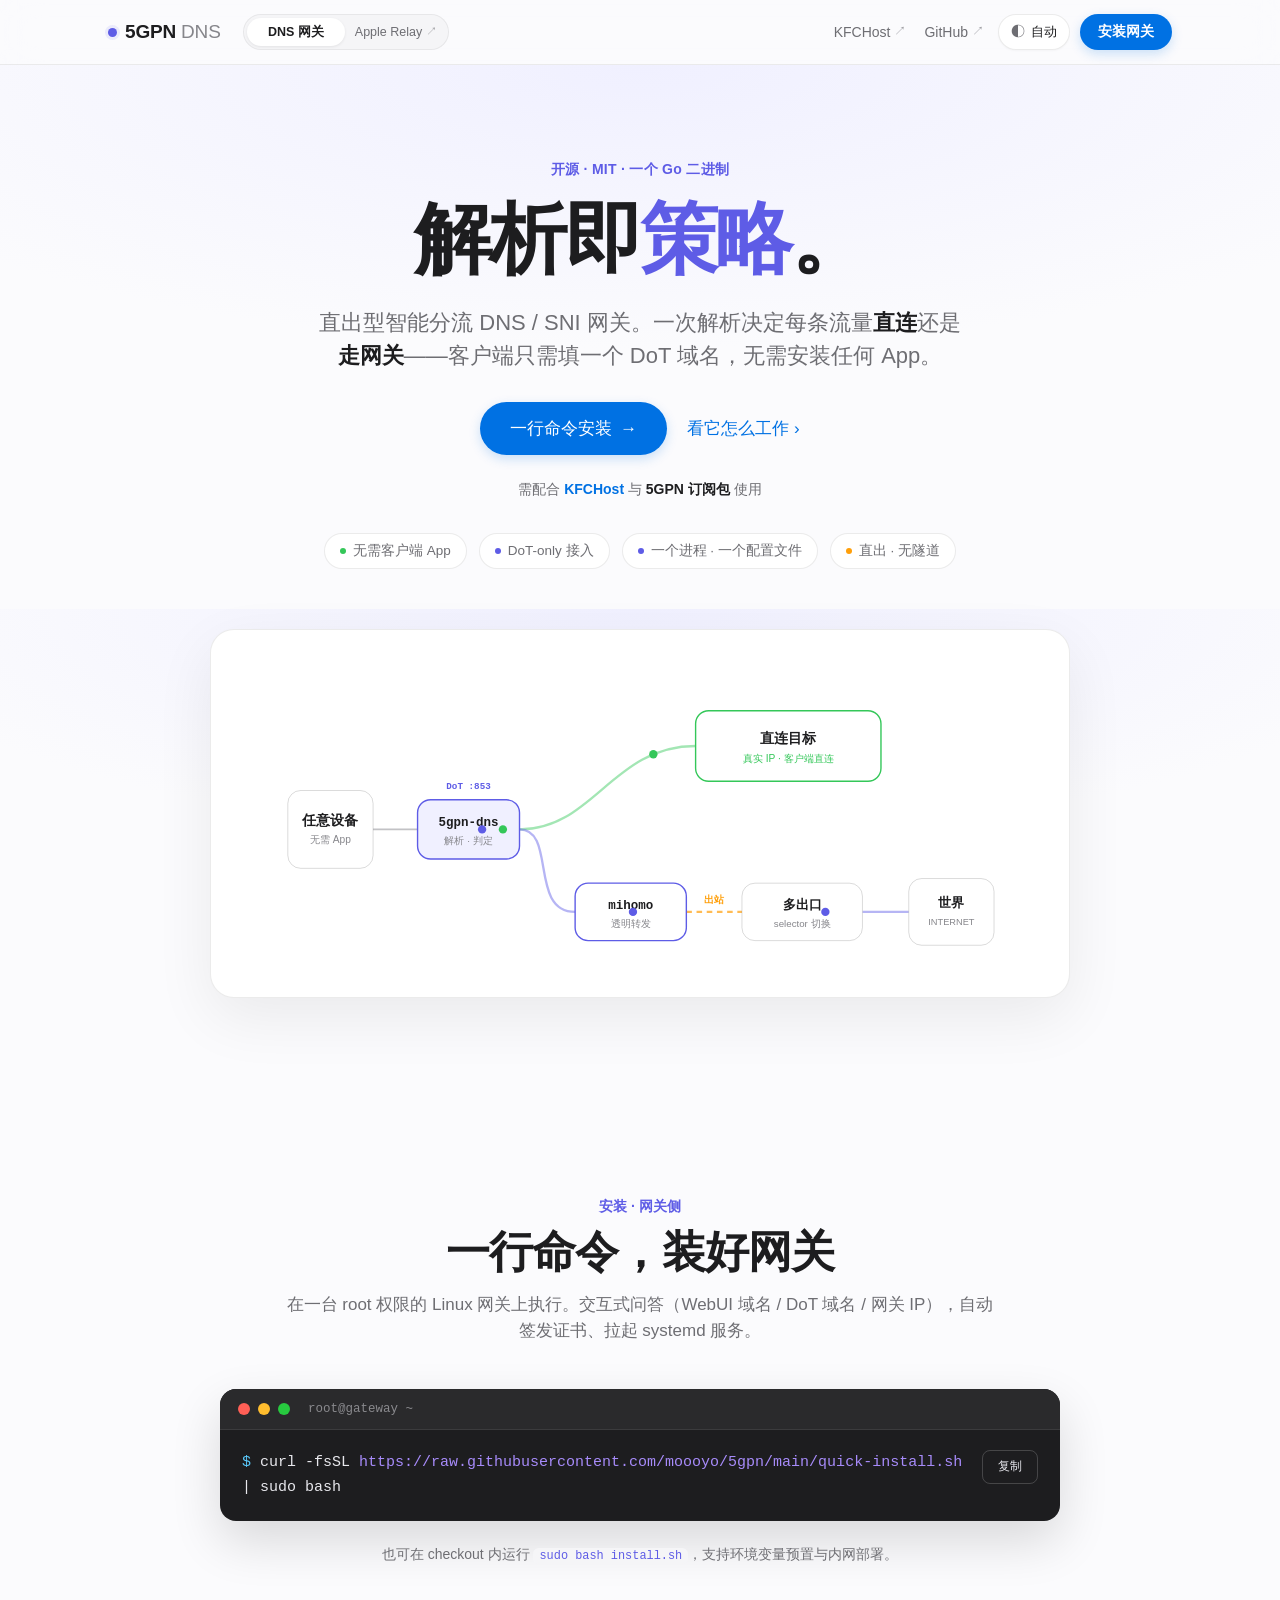
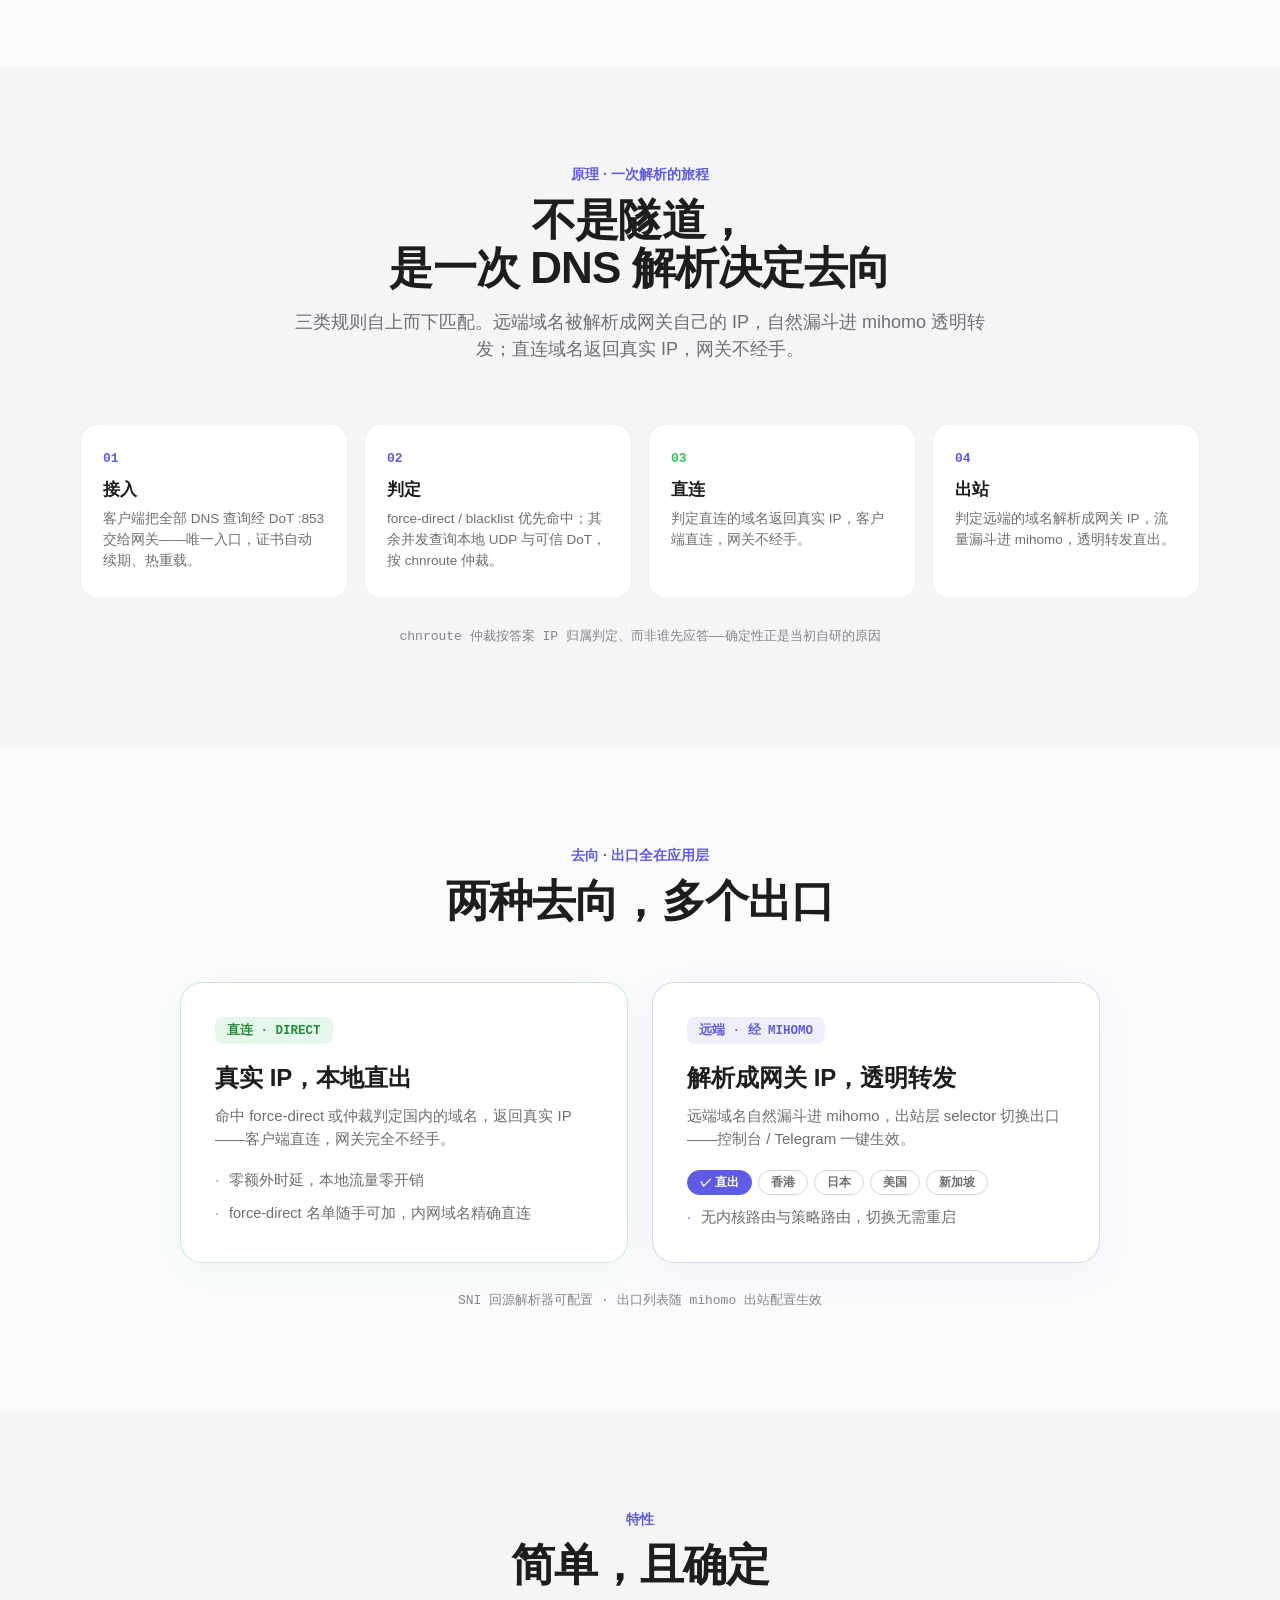
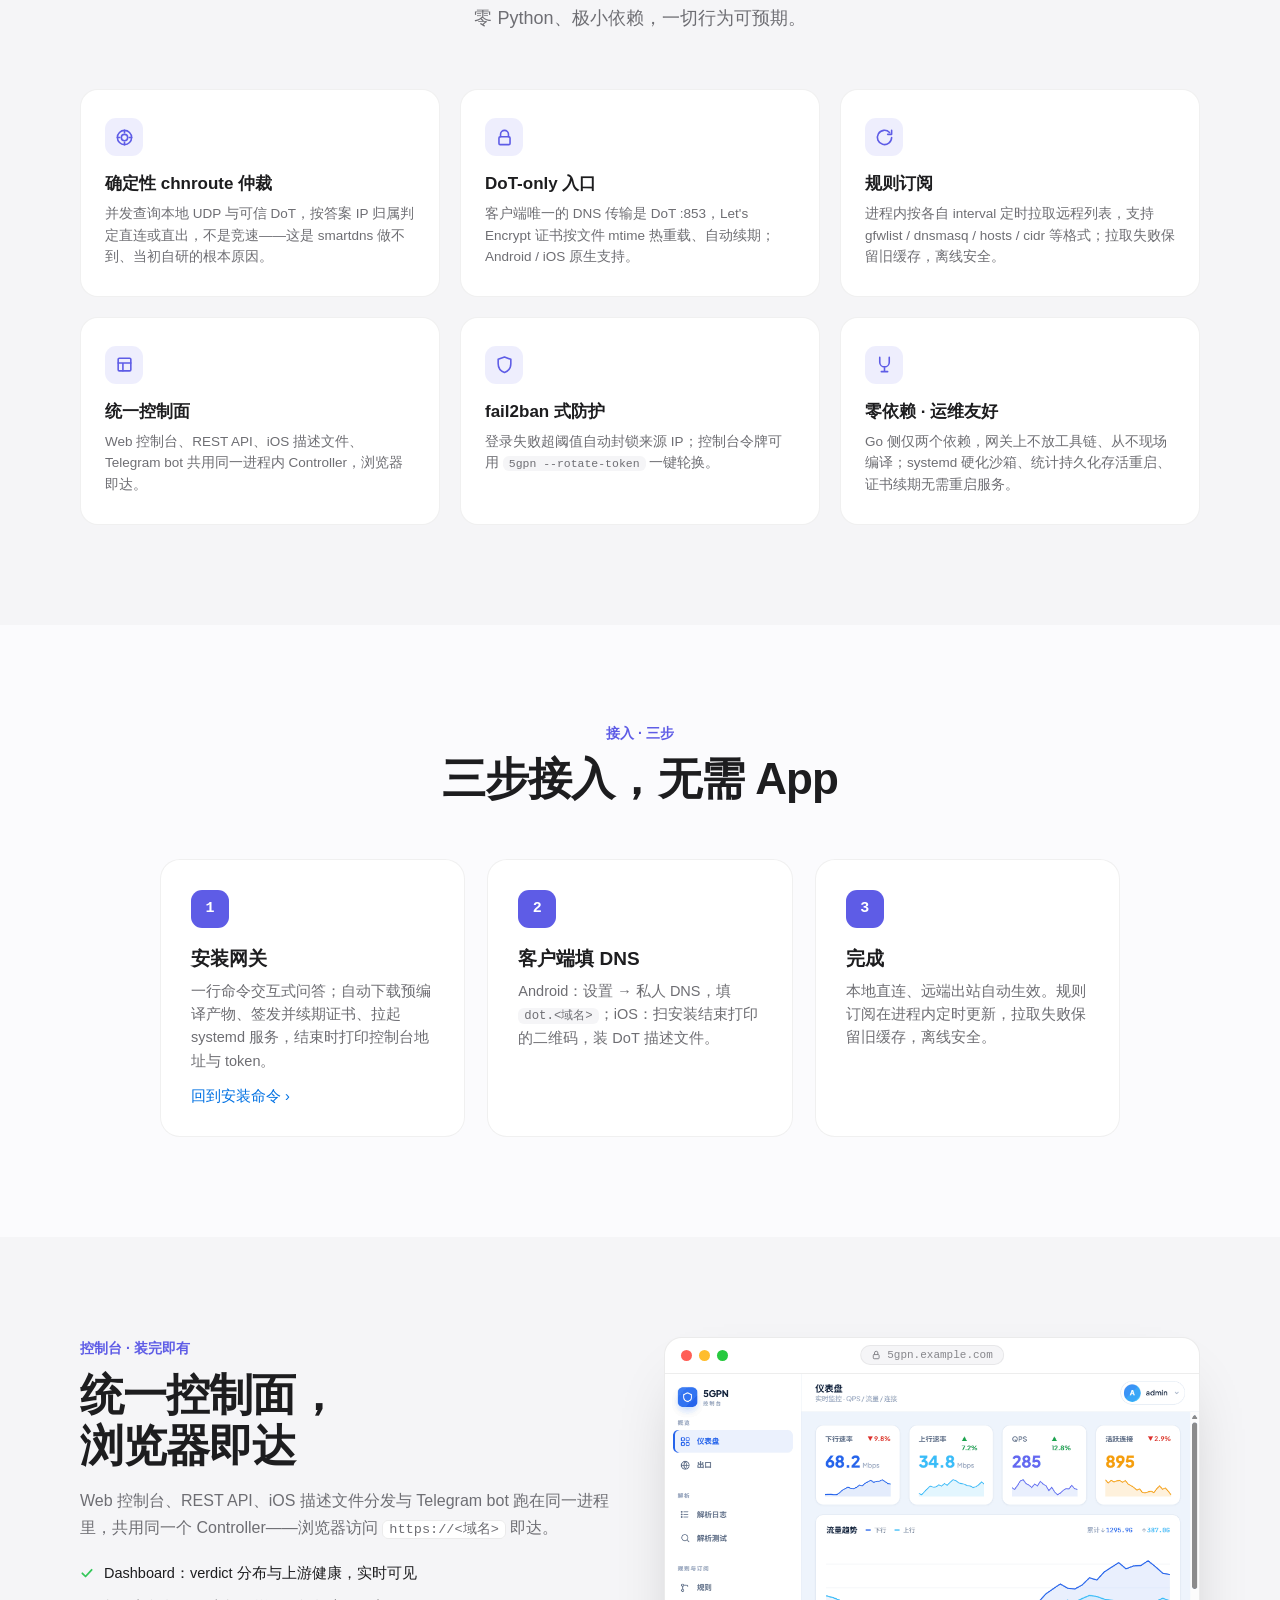
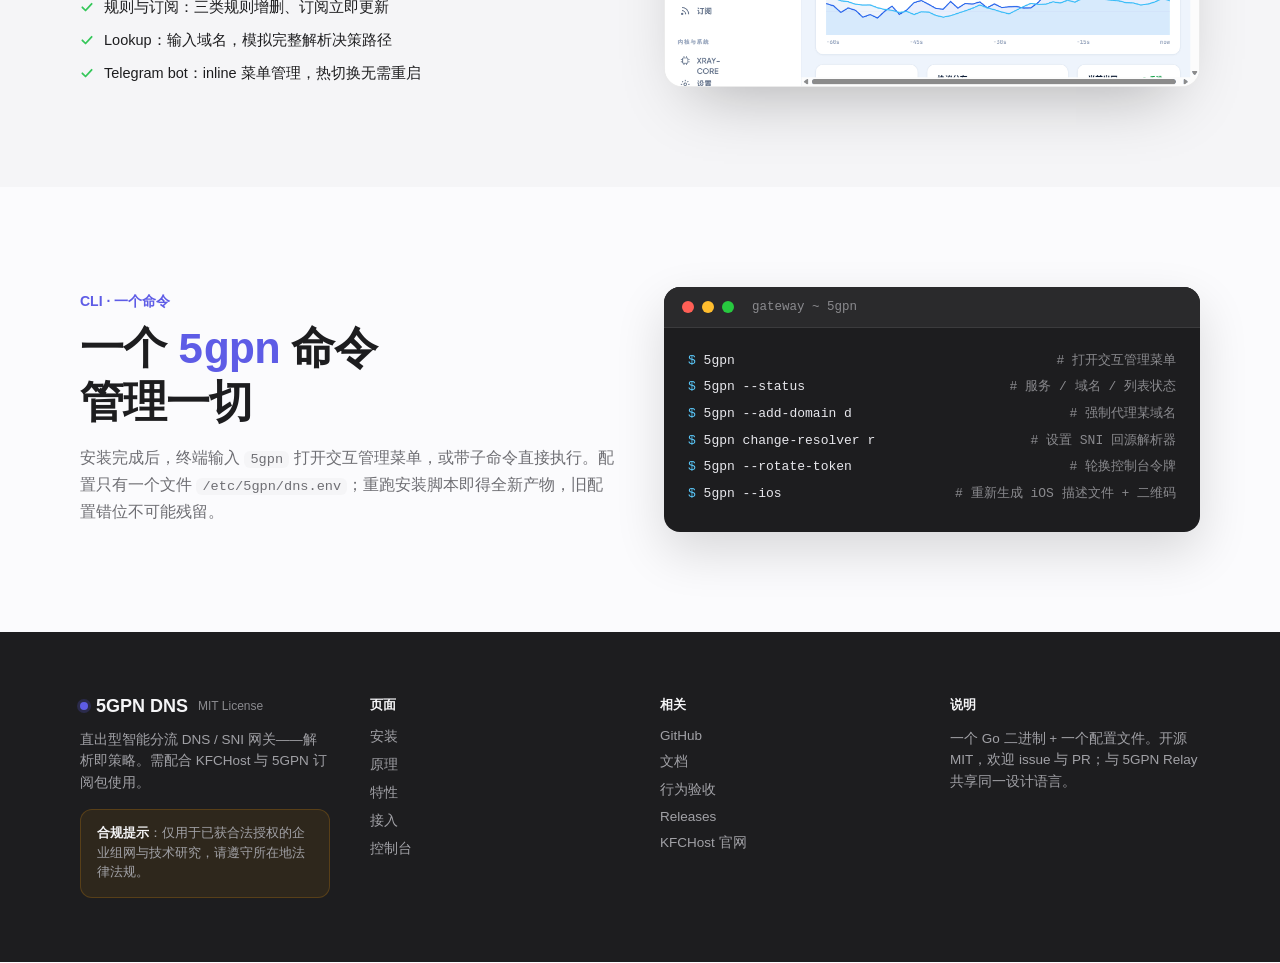
==== index.html @ 55d02d5b "Initial release" ====
<!DOCTYPE html>
<html lang="zh-CN">
<head>
  <meta charset="utf-8">
  <meta name="viewport" content="width=device-width, initial-scale=1">
  <meta name="color-scheme" content="light dark">
  <title>5GPN — 解析即策略</title>
  <meta name="description" content="5GPN —— 直出型智能分流 DNS / SNI 网关。一次解析决定每条流量直连还是走网关；远端经 mihomo 透明转发。客户端只需一个 DoT 域名，无需安装任何 App。开源 · MIT · 一个 Go 二进制。">
  <meta id="themeColor" name="theme-color" content="#fbfbfd">
  <link rel="canonical" href="https://5gpn.de/">
  <link rel="icon" href="favicon.svg" type="image/svg+xml">
  <link rel="prefetch" href="relay.html">

  <meta property="og:type" content="website">
  <meta property="og:site_name" content="5GPN">
  <meta property="og:title" content="5GPN — 解析即策略">
  <meta property="og:description" content="直出型智能分流 DNS / SNI 网关。一次解析决定去向，客户端只需一个 DoT 域名，无需安装任何 App。">
  <meta property="og:url" content="https://5gpn.de/">
  <meta property="og:image" content="https://5gpn.de/assets/og-cover.png">
  <meta property="og:image:width" content="2400">
  <meta property="og:image:height" content="1260">
  <meta name="twitter:card" content="summary_large_image">
  <meta name="twitter:title" content="5GPN — 解析即策略">
  <meta name="twitter:description" content="直出型智能分流 DNS / SNI 网关。一次解析决定去向，客户端只需一个 DoT 域名，无需安装任何 App。">
  <meta name="twitter:image" content="https://5gpn.de/assets/og-cover.png">

  <script>
    (function () {
      try {
        var theme = localStorage.getItem('5gpn-theme');
        if (theme === 'light' || theme === 'dark') {
          document.documentElement.setAttribute('data-theme', theme);
        }
      } catch (error) {}
    })();
  </script>
  <link rel="stylesheet" href="styles.css">
  <script src="main.js" defer></script>
</head>
<body>
  <a class="skip-link" href="#content">跳到主要内容</a>

  <header class="nav">
    <div class="nav-inner">
      <div class="nav-leading">
        <a class="brand" href="#top" aria-label="5GPN DNS 首页">
          <span class="brand-dot" aria-hidden="true"></span>
          <span>5GPN <span class="brand-faint">DNS</span></span>
        </a>
        <div class="nav-segment" role="group" aria-label="方案切换">
          <span class="nav-segment-current" aria-current="page">DNS 网关</span>
          <a class="nav-segment-link" href="relay.html" title="切换到 Apple Relay 方案">
            Apple Relay <span class="external-glyph" aria-hidden="true">↗</span>
          </a>
        </div>
      </div>

      <nav class="nav-links" aria-label="主导航">
        <a class="nav-external" href="https://kfchost.com/center/dashboard?aff=AFF112062USFL" target="_blank" rel="noopener noreferrer">
          <span>KFCHost</span><span class="external-glyph" aria-hidden="true">↗</span>
        </a>
        <a class="nav-external" href="https://github.com/moooyo/5gpn" target="_blank" rel="noopener noreferrer">
          <span>GitHub</span><span class="external-glyph" aria-hidden="true">↗</span>
        </a>
        <button class="theme-button" type="button" data-theme-toggle title="切换主题（自动 / 浅色 / 深色）" aria-label="切换主题（自动 / 浅色 / 深色）">
          <span class="theme-glyph" aria-hidden="true">◐</span>
          <span class="theme-label" data-theme-label>自动</span>
        </button>
        <a class="nav-cta" href="#install">安装网关</a>
      </nav>
    </div>
  </header>

  <main id="top">
    <div id="content" tabindex="-1">
      <section class="hero" aria-labelledby="hero-title">
        <p class="eyebrow">开源 · MIT · 一个 Go 二进制</p>
        <h1 id="hero-title">解析即<span>策略</span>。</h1>
        <p class="hero-lede">
          直出型智能分流 DNS / SNI 网关。一次解析决定每条流量<strong>直连</strong>还是<strong>走网关</strong>——客户端只需填一个 DoT 域名，无需安装任何 App。
        </p>
        <div class="hero-actions">
          <a class="button-primary hero-primary" href="#install">一行命令安装 <span aria-hidden="true">→</span></a>
          <a class="hero-link" href="#how">看它怎么工作 <span aria-hidden="true">›</span></a>
        </div>
        <p class="requirement">
          需配合 <a href="https://kfchost.com/center/dashboard?aff=AFF112062USFL" target="_blank" rel="noopener noreferrer">KFCHost</a>
          与 <strong>5GPN 订阅包</strong> 使用
        </p>
        <ul class="hero-chips">
          <li class="hero-chip"><span class="chip-dot chip-dot-green" aria-hidden="true"></span>无需客户端 App</li>
          <li class="hero-chip"><span class="chip-dot chip-dot-accent" aria-hidden="true"></span>DoT-only 接入</li>
          <li class="hero-chip"><span class="chip-dot chip-dot-accent" aria-hidden="true"></span>一个进程 · 一个配置文件</li>
          <li class="hero-chip"><span class="chip-dot chip-dot-orange" aria-hidden="true"></span>直出 · 无隧道</li>
        </ul>
      </section>

      <section class="schematic-section" aria-label="分流示意图：一次 DNS 解析决定流量直连，或经 mihomo 出站">
        <div class="schematic-card">
          <svg class="schematic" viewBox="0 0 820 320" width="100%" role="img" aria-labelledby="schematic-title schematic-desc" data-animated-diagram>
            <title id="schematic-title">5GPN DNS 与 SNI 分流链路</title>
            <desc id="schematic-desc">任意设备通过 DoT 接入 5gpn-dns。直连目标返回真实 IP，其余流量经 mihomo 与可选出口访问互联网。</desc>

            <path class="route route-neutral" d="M122,172 L170,172"></path>
            <path class="route route-direct" d="M280,172 C 360,172 380,82 470,82"></path>
            <path class="route route-proxy" d="M280,172 C 320,172 290,261 340,261"></path>
            <path class="route route-egress" d="M460,261 L520,261"></path>
            <path class="route route-proxy" d="M650,261 L700,261"></path>

            <rect class="diagram-node" x="30" y="130" width="92" height="84" rx="14"></rect>
            <text class="diagram-title" x="76" y="167" text-anchor="middle">任意设备</text>
            <text class="diagram-caption" x="76" y="187" text-anchor="middle">无需 App</text>

            <rect class="diagram-node diagram-node-accent" x="170" y="140" width="110" height="64" rx="14"></rect>
            <text class="diagram-title diagram-mono" x="225" y="168" text-anchor="middle">5gpn-dns</text>
            <text class="diagram-caption diagram-caption-small" x="225" y="188" text-anchor="middle">解析 · 判定</text>
            <text class="diagram-port diagram-mono" x="225" y="128" text-anchor="middle">DoT :853</text>

            <rect class="diagram-node diagram-node-direct" x="470" y="44" width="200" height="76" rx="14"></rect>
            <text class="diagram-title" x="570" y="79" text-anchor="middle">直连目标</text>
            <text class="diagram-direct-caption" x="570" y="99" text-anchor="middle">真实 IP · 客户端直连</text>

            <rect class="diagram-node diagram-node-proxy" x="340" y="230" width="120" height="62" rx="14"></rect>
            <text class="diagram-title diagram-mono" x="400" y="258" text-anchor="middle">mihomo</text>
            <text class="diagram-caption diagram-caption-small" x="400" y="277" text-anchor="middle">透明转发</text>
            <text class="diagram-egress-label diagram-mono" x="490" y="251" text-anchor="middle">出站</text>

            <rect class="diagram-node" x="520" y="230" width="130" height="62" rx="14"></rect>
            <text class="diagram-title diagram-title-compact" x="585" y="258" text-anchor="middle">多出口</text>
            <text class="diagram-caption diagram-caption-small" x="585" y="277" text-anchor="middle">selector 切换</text>

            <rect class="diagram-node" x="700" y="225" width="92" height="72" rx="14"></rect>
            <text class="diagram-title diagram-title-compact" x="746" y="256" text-anchor="middle">世界</text>
            <text class="diagram-caption diagram-internet" x="746" y="275" text-anchor="middle">INTERNET</text>

            <circle class="packet packet-direct" r="4.5">
              <animateMotion dur="2.8s" repeatCount="indefinite" path="M122,172 L280,172 C 360,172 380,82 470,82"></animateMotion>
            </circle>
            <circle class="packet packet-direct" r="4.5">
              <animateMotion dur="2.8s" begin="-1.4s" repeatCount="indefinite" path="M122,172 L280,172 C 360,172 380,82 470,82"></animateMotion>
            </circle>
            <circle class="packet packet-proxy" r="4.5">
              <animateMotion dur="4.6s" repeatCount="indefinite" path="M122,172 L280,172 C 320,172 290,261 340,261 L460,261 L520,261 L650,261 L700,261"></animateMotion>
            </circle>
            <circle class="packet packet-proxy" r="4.5">
              <animateMotion dur="4.6s" begin="-1.5s" repeatCount="indefinite" path="M122,172 L280,172 C 320,172 290,261 340,261 L460,261 L520,261 L650,261 L700,261"></animateMotion>
            </circle>
            <circle class="packet packet-proxy" r="4.5">
              <animateMotion dur="4.6s" begin="-3s" repeatCount="indefinite" path="M122,172 L280,172 C 320,172 290,261 340,261 L460,261 L520,261 L650,261 L700,261"></animateMotion>
            </circle>
          </svg>
        </div>
      </section>

      <section class="section" id="install" aria-labelledby="install-title">
        <div class="install-inner">
          <div class="section-heading">
            <p class="eyebrow">安装 · 网关侧</p>
            <h2 id="install-title">一行命令，装好网关</h2>
            <p class="section-sub section-sub-small">在一台 root 权限的 Linux 网关上执行。交互式问答（WebUI 域名 / DoT 域名 / 网关 IP），自动签发证书、拉起 systemd 服务。</p>
          </div>
          <div class="terminal">
            <div class="terminal-bar">
              <span class="terminal-light terminal-light-red" aria-hidden="true"></span>
              <span class="terminal-light terminal-light-yellow" aria-hidden="true"></span>
              <span class="terminal-light terminal-light-green" aria-hidden="true"></span>
              <span class="terminal-label">root@gateway ~</span>
            </div>
            <div class="terminal-command">
              <pre id="installCommand"><span class="terminal-prompt">$</span> curl -fsSL <span class="terminal-url">https://raw.githubusercontent.com/moooyo/5gpn/main/quick-install.sh</span> | sudo bash</pre>
              <button class="copy-button" type="button" data-copy-command data-copy-text="curl -fsSL https://raw.githubusercontent.com/moooyo/5gpn/main/quick-install.sh | sudo bash" aria-label="复制安装命令">
                <span data-copy-label aria-live="polite">复制</span>
              </button>
            </div>
          </div>
          <p class="install-note">也可在 checkout 内运行 <code class="code-chip code-chip-accent">sudo bash install.sh</code>，支持环境变量预置与内网部署。</p>
        </div>
      </section>

      <section class="section section-surface" id="how" aria-labelledby="how-title">
        <div class="section-inner">
          <div class="section-heading section-heading-large">
            <p class="eyebrow">原理 · 一次解析的旅程</p>
            <h2 id="how-title">不是隧道，<br>是一次 DNS 解析决定去向</h2>
            <p class="section-sub">三类规则自上而下匹配。远端域名被解析成网关自己的 IP，自然漏斗进 mihomo 透明转发；直连域名返回真实 IP，网关不经手。</p>
          </div>
          <div class="journey-grid">
            <article class="journey-card">
              <span class="journey-number">01</span>
              <h3>接入</h3>
              <p>客户端把全部 DNS 查询经 DoT :853 交给网关——唯一入口，证书自动续期、热重载。</p>
            </article>
            <article class="journey-card">
              <span class="journey-number">02</span>
              <h3>判定</h3>
              <p>force-direct / blacklist 优先命中；其余并发查询本地 UDP 与可信 DoT，按 chnroute 仲裁。</p>
            </article>
            <article class="journey-card">
              <span class="journey-number journey-number-green">03</span>
              <h3>直连</h3>
              <p>判定直连的域名返回真实 IP，客户端直连，网关不经手。</p>
            </article>
            <article class="journey-card">
              <span class="journey-number">04</span>
              <h3>出站</h3>
              <p>判定远端的域名解析成网关 IP，流量漏斗进 mihomo，透明转发直出。</p>
            </article>
          </div>
          <p class="mono-note">chnroute 仲裁按答案 IP 归属判定、而非谁先应答——确定性正是当初自研的原因</p>
        </div>
      </section>

      <section class="section" id="modes" aria-labelledby="modes-title">
        <div class="section-inner">
          <div class="section-heading">
            <p class="eyebrow">去向 · 出口全在应用层</p>
            <h2 id="modes-title">两种去向，多个出口</h2>
          </div>
          <div class="mode-grid">
            <article class="mode-card mode-card-direct">
              <span class="mode-tag mode-tag-direct">直连 · DIRECT</span>
              <h3>真实 IP，本地直出</h3>
              <p>命中 force-direct 或仲裁判定国内的域名，返回真实 IP——客户端直连，网关完全不经手。</p>
              <ul class="mode-list">
                <li><span class="bullet bullet-green" aria-hidden="true">·</span>零额外时延，本地流量零开销</li>
                <li><span class="bullet bullet-green" aria-hidden="true">·</span>force-direct 名单随手可加，内网域名精确直连</li>
              </ul>
            </article>
            <article class="mode-card mode-card-proxy">
              <span class="mode-tag mode-tag-proxy">远端 · 经 MIHOMO</span>
              <h3>解析成网关 IP，透明转发</h3>
              <p>远端域名自然漏斗进 mihomo，出站层 selector 切换出口——控制台 / Telegram 一键生效。</p>
              <ul class="exit-pills">
                <li class="exit-pill exit-pill-selected">✓ 直出</li>
                <li class="exit-pill">香港</li>
                <li class="exit-pill">日本</li>
                <li class="exit-pill">美国</li>
                <li class="exit-pill">新加坡</li>
              </ul>
              <ul class="mode-list">
                <li><span class="bullet bullet-accent" aria-hidden="true">·</span>无内核路由与策略路由，切换无需重启</li>
              </ul>
            </article>
          </div>
          <p class="mono-note">SNI 回源解析器可配置 · 出口列表随 mihomo 出站配置生效</p>
        </div>
      </section>

      <section class="section section-surface" id="features" aria-labelledby="features-title">
        <div class="section-inner">
          <div class="section-heading">
            <p class="eyebrow">特性</p>
            <h2 id="features-title">简单，且确定</h2>
            <p class="section-sub">零 Python、极小依赖，一切行为可预期。</p>
          </div>
          <div class="feature-grid">
            <article class="feature-card">
              <span class="feature-icon" aria-hidden="true">
                <svg viewBox="0 0 24 24"><circle cx="12" cy="12" r="9"></circle><circle cx="12" cy="12" r="4"></circle><path d="M12 3v3M12 18v3M3 12h3M18 12h3"></path></svg>
              </span>
              <h3>确定性 chnroute 仲裁</h3>
              <p>并发查询本地 UDP 与可信 DoT，按答案 IP 归属判定直连或直出，不是竞速——这是 smartdns 做不到、当初自研的根本原因。</p>
            </article>
            <article class="feature-card">
              <span class="feature-icon" aria-hidden="true">
                <svg viewBox="0 0 24 24"><path d="M7 11V8a5 5 0 0 1 10 0v3"></path><rect x="5" y="11" width="14" height="10" rx="1.5"></rect></svg>
              </span>
              <h3>DoT-only 入口</h3>
              <p>客户端唯一的 DNS 传输是 DoT :853，Let's Encrypt 证书按文件 mtime 热重载、自动续期；Android / iOS 原生支持。</p>
            </article>
            <article class="feature-card">
              <span class="feature-icon" aria-hidden="true">
                <svg viewBox="0 0 24 24"><path d="M21 12a9 9 0 1 1-2.6-6.4"></path><path d="M21 3v5h-5"></path></svg>
              </span>
              <h3>规则订阅</h3>
              <p>进程内按各自 interval 定时拉取远程列表，支持 gfwlist / dnsmasq / hosts / cidr 等格式；拉取失败保留旧缓存，离线安全。</p>
            </article>
            <article class="feature-card">
              <span class="feature-icon" aria-hidden="true">
                <svg viewBox="0 0 24 24"><rect x="4" y="4" width="16" height="16" rx="1.5"></rect><path d="M4 10h16M10 10v10"></path></svg>
              </span>
              <h3>统一控制面</h3>
              <p>Web 控制台、REST API、iOS 描述文件、Telegram bot 共用同一进程内 Controller，浏览器即达。</p>
            </article>
            <article class="feature-card">
              <span class="feature-icon" aria-hidden="true">
                <svg viewBox="0 0 24 24"><path d="M12 2.5 20 5.5V11c0 5.5-3.3 9.4-8 11-4.7-1.6-8-5.5-8-11V5.5Z"></path></svg>
              </span>
              <h3>fail2ban 式防护</h3>
              <p>登录失败超阈值自动封锁来源 IP；控制台令牌可用 <code class="code-chip">5gpn --rotate-token</code> 一键轮换。</p>
            </article>
            <article class="feature-card">
              <span class="feature-icon" aria-hidden="true">
                <svg viewBox="0 0 24 24"><path d="M6 3v6a6 6 0 0 0 12 0V3M12 15v6M8 21h8"></path></svg>
              </span>
              <h3>零依赖 · 运维友好</h3>
              <p>Go 侧仅两个依赖，网关上不放工具链、从不现场编译；systemd 硬化沙箱、统计持久化存活重启、证书续期无需重启服务。</p>
            </article>
          </div>
        </div>
      </section>

      <section class="section" id="setup" aria-labelledby="setup-title">
        <div class="section-inner">
          <div class="section-heading">
            <p class="eyebrow">接入 · 三步</p>
            <h2 id="setup-title">三步接入，无需 App</h2>
          </div>
          <div class="setup-grid">
            <article class="setup-card">
              <span class="step-badge">1</span>
              <h3>安装网关</h3>
              <p>一行命令交互式问答；自动下载预编译产物、签发并续期证书、拉起 systemd 服务，结束时打印控制台地址与 token。</p>
              <a href="#install">回到安装命令 <span aria-hidden="true">›</span></a>
            </article>
            <article class="setup-card">
              <span class="step-badge">2</span>
              <h3>客户端填 DNS</h3>
              <p>Android：设置 → 私人 DNS，填 <code class="code-chip">dot.&lt;域名&gt;</code>；iOS：扫安装结束打印的二维码，装 DoT 描述文件。</p>
            </article>
            <article class="setup-card">
              <span class="step-badge">3</span>
              <h3>完成</h3>
              <p>本地直连、远端出站自动生效。规则订阅在进程内定时更新，拉取失败保留旧缓存，离线安全。</p>
            </article>
          </div>
        </div>
      </section>

      <section class="section section-surface" id="console" aria-labelledby="console-title">
        <div class="split-layout">
          <div class="split-copy">
            <p class="eyebrow">控制台 · 装完即有</p>
            <h2 id="console-title">统一控制面，<br>浏览器即达</h2>
            <p>Web 控制台、REST API、iOS 描述文件分发与 Telegram bot 跑在同一进程里，共用同一个 Controller——浏览器访问 <code class="code-chip code-chip-bordered">https://&lt;域名&gt;</code> 即达。</p>
            <ul class="check-list">
              <li><svg viewBox="0 0 24 24" aria-hidden="true"><path d="m4 12.5 5.5 5.5L20 6.5"></path></svg><span>Dashboard：verdict 分布与上游健康，实时可见</span></li>
              <li><svg viewBox="0 0 24 24" aria-hidden="true"><path d="m4 12.5 5.5 5.5L20 6.5"></path></svg><span>规则与订阅：三类规则增删、订阅立即更新</span></li>
              <li><svg viewBox="0 0 24 24" aria-hidden="true"><path d="m4 12.5 5.5 5.5L20 6.5"></path></svg><span>Lookup：输入域名，模拟完整解析决策路径</span></li>
              <li><svg viewBox="0 0 24 24" aria-hidden="true"><path d="m4 12.5 5.5 5.5L20 6.5"></path></svg><span>Telegram bot：inline 菜单管理，热切换无需重启</span></li>
            </ul>
          </div>
          <div class="browser-mock">
            <div class="browser-bar">
              <span class="browser-light terminal-light-red" aria-hidden="true"></span>
              <span class="browser-light terminal-light-yellow" aria-hidden="true"></span>
              <span class="browser-light terminal-light-green" aria-hidden="true"></span>
              <span class="browser-url">
                <svg viewBox="0 0 24 24" aria-hidden="true"><rect x="5" y="11" width="14" height="10" rx="2"></rect><path d="M8 11V7a4 4 0 0 1 8 0v4"></path></svg>
                5gpn.example.com
              </span>
            </div>
            <img src="assets/console-dashboard.png" alt="5GPN Web 控制台仪表盘" width="924" height="540" loading="lazy" decoding="async">
          </div>
        </div>
      </section>

      <section class="section" id="cli" aria-labelledby="cli-title">
        <div class="split-layout">
          <div class="split-copy">
            <p class="eyebrow">CLI · 一个命令</p>
            <h2 id="cli-title">一个 <span class="mono-accent">5gpn</span> 命令<br>管理一切</h2>
            <p>安装完成后，终端输入 <code class="code-chip">5gpn</code> 打开交互管理菜单，或带子命令直接执行。配置只有一个文件 <code class="code-chip">/etc/5gpn/dns.env</code>；重跑安装脚本即得全新产物，旧配置错位不可能残留。</p>
          </div>
          <div class="terminal cli-terminal">
            <div class="terminal-bar">
              <span class="terminal-light terminal-light-red" aria-hidden="true"></span>
              <span class="terminal-light terminal-light-yellow" aria-hidden="true"></span>
              <span class="terminal-light terminal-light-green" aria-hidden="true"></span>
              <span class="terminal-label">gateway ~ 5gpn</span>
            </div>
            <section class="cli-body" aria-label="5gpn 命令示例">
              <div class="cli-row"><code><span>$ </span>5gpn</code><span># 打开交互管理菜单</span></div>
              <div class="cli-row"><code><span>$ </span>5gpn --status</code><span># 服务 / 域名 / 列表状态</span></div>
              <div class="cli-row"><code><span>$ </span>5gpn --add-domain d</code><span># 强制代理某域名</span></div>
              <div class="cli-row"><code><span>$ </span>5gpn change-resolver r</code><span># 设置 SNI 回源解析器</span></div>
              <div class="cli-row"><code><span>$ </span>5gpn --rotate-token</code><span># 轮换控制台令牌</span></div>
              <div class="cli-row"><code><span>$ </span>5gpn --ios</code><span># 重新生成 iOS 描述文件 + 二维码</span></div>
            </section>
          </div>
        </div>
      </section>
    </div>
  </main>

  <footer class="footer">
    <div class="footer-grid">
      <div class="footer-about">
        <div class="footer-brand">
          <span class="footer-brand-dot" aria-hidden="true"></span>
          <span>5GPN DNS</span>
          <span class="footer-license">MIT License</span>
        </div>
        <p>直出型智能分流 DNS / SNI 网关——解析即策略。需配合 KFCHost 与 5GPN 订阅包使用。</p>
        <div class="compliance">
          <p><strong>合规提示</strong>：仅用于已获合法授权的企业组网与技术研究，请遵守所在地法律法规。</p>
        </div>
      </div>
      <div>
        <h2>页面</h2>
        <nav class="footer-links" aria-label="页脚页面导航">
          <a href="#install">安装</a>
          <a href="#how">原理</a>
          <a href="#features">特性</a>
          <a href="#setup">接入</a>
          <a href="#console">控制台</a>
        </nav>
      </div>
      <div>
        <h2>相关</h2>
        <nav class="footer-links" aria-label="相关链接">
          <a href="https://github.com/moooyo/5gpn" target="_blank" rel="noopener noreferrer">GitHub</a>
          <a href="https://github.com/moooyo/5gpn#readme" target="_blank" rel="noopener noreferrer">文档</a>
          <a href="https://github.com/moooyo/5gpn/blob/main/tests/integration-smoke.md" target="_blank" rel="noopener noreferrer">行为验收</a>
          <a href="https://github.com/moooyo/5gpn/releases" target="_blank" rel="noopener noreferrer">Releases</a>
          <a href="https://kfchost.com/center/dashboard?aff=AFF112062USFL" target="_blank" rel="noopener noreferrer">KFCHost 官网</a>
        </nav>
      </div>
      <div>
        <h2>说明</h2>
        <p>一个 Go 二进制 + 一个配置文件。开源 MIT，欢迎 issue 与 PR；与 5GPN Relay 共享同一设计语言。</p>
      </div>
    </div>
  </footer>
</body>
</html>
---- styles.css ----
/* ==========================================================================
   5GPN — Apple product-page design system
   System type, off-white / near-black neutrals, one indigo brand accent.
   ========================================================================== */

@view-transition {
  navigation: auto;
}

:root {
  color-scheme: light;

  --font-sans: -apple-system, BlinkMacSystemFont, 'SF Pro Display', 'SF Pro Text',
    'Helvetica Neue', 'PingFang SC', 'Microsoft YaHei', sans-serif;
  --font-mono: ui-monospace, 'SF Mono', Menlo, monospace;

  --accent: #5e5ce6;
  --accentSoft: rgba(94, 92, 230, .1);
  --accentGlow: rgba(94, 92, 230, .18);
  --blue: #0071e3;
  --blueHover: #0077ed;
  --green: #34c759;
  --greenTag: #248a3d;
  --orange: #ff9f0a;

  --bg: #fbfbfd;
  --surface: #f5f5f7;
  --card: #ffffff;
  --ink: #1d1d1f;
  --muted: #6e6e73;
  --faint: #86868b;
  --border: rgba(0, 0, 0, .08);
  --border2: rgba(0, 0, 0, .06);
  --hairline: rgba(0, 0, 0, .07);
  --strokeIn: rgba(0, 0, 0, .16);
  --heroWash: #f0f0ff;
  --navbg: rgba(251, 251, 253, .82);
}

@media (prefers-color-scheme: dark) {
  :root {
    color-scheme: dark;
    --bg: #0a0a0c;
    --surface: #141416;
    --card: #1c1c1f;
    --ink: #f5f5f7;
    --muted: #a1a1a6;
    --faint: #8a8a8e;
    --border: rgba(255, 255, 255, .12);
    --border2: rgba(255, 255, 255, .08);
    --hairline: rgba(255, 255, 255, .1);
    --strokeIn: rgba(255, 255, 255, .2);
    --heroWash: #17171f;
    --navbg: rgba(16, 16, 18, .72);
  }
}

:root[data-theme="light"] {
  color-scheme: light;
  --bg: #fbfbfd;
  --surface: #f5f5f7;
  --card: #ffffff;
  --ink: #1d1d1f;
  --muted: #6e6e73;
  --faint: #86868b;
  --border: rgba(0, 0, 0, .08);
  --border2: rgba(0, 0, 0, .06);
  --hairline: rgba(0, 0, 0, .07);
  --strokeIn: rgba(0, 0, 0, .16);
  --heroWash: #f0f0ff;
  --navbg: rgba(251, 251, 253, .82);
}

:root[data-theme="dark"] {
  color-scheme: dark;
  --bg: #0a0a0c;
  --surface: #141416;
  --card: #1c1c1f;
  --ink: #f5f5f7;
  --muted: #a1a1a6;
  --faint: #8a8a8e;
  --border: rgba(255, 255, 255, .12);
  --border2: rgba(255, 255, 255, .08);
  --hairline: rgba(255, 255, 255, .1);
  --strokeIn: rgba(255, 255, 255, .2);
  --heroWash: #17171f;
  --navbg: rgba(16, 16, 18, .72);
}

/* Base */

*,
*::before,
*::after {
  box-sizing: border-box;
}

html {
  scroll-behavior: smooth;
}

html,
body {
  margin: 0;
}

body {
  min-width: 320px;
  min-height: 100vh;
  overflow-x: hidden;
  background: var(--bg);
  color: var(--ink);
  font-family: var(--font-sans);
  -webkit-font-smoothing: antialiased;
  text-rendering: optimizeLegibility;
}

img,
svg {
  max-width: 100%;
}

button,
input,
textarea,
select {
  font: inherit;
}

a {
  color: var(--blue);
  text-decoration: none;
  transition: color .18s ease;
}

a:hover {
  color: var(--blueHover);
}

::selection {
  background: rgba(94, 92, 230, .2);
}

:focus-visible {
  outline: 2px solid var(--accent);
  outline-offset: 3px;
  border-radius: 4px;
}

#content:focus {
  outline: none;
}

.skip-link {
  position: fixed;
  top: 10px;
  left: 10px;
  z-index: 100;
  padding: 9px 14px;
  border-radius: 10px;
  background: var(--ink);
  color: var(--bg);
  font-size: 14px;
  transform: translateY(-150%);
  transition: transform .18s ease;
}

.skip-link:focus {
  color: var(--bg);
  transform: translateY(0);
}

.code-chip {
  padding: 1px 6px;
  border-radius: 6px;
  background: var(--surface);
  font-family: var(--font-mono);
  font-size: .85em;
  font-weight: 400;
  color: inherit;
  -webkit-box-decoration-break: clone;
  box-decoration-break: clone;
}

.code-chip-accent,
.mono-accent {
  color: var(--accent);
  font-family: var(--font-mono);
}

.code-chip-bordered {
  border: 1px solid var(--border);
  background: var(--card);
}

/* Navigation */

.nav {
  position: sticky;
  top: 0;
  z-index: 50;
  border-bottom: 1px solid var(--hairline);
  background: var(--navbg);
  -webkit-backdrop-filter: saturate(180%) blur(20px);
  backdrop-filter: saturate(180%) blur(20px);
}

.nav-inner {
  max-width: 1120px;
  height: 64px;
  margin: 0 auto;
  padding: 0 28px;
  display: flex;
  align-items: center;
  justify-content: space-between;
  gap: 24px;
}

.nav-leading {
  min-width: 0;
  flex: none;
  display: flex;
  align-items: center;
  gap: 18px;
}

.brand {
  width: 117px;
  min-width: 117px;
  flex: none;
  display: inline-flex;
  align-items: center;
  gap: 8px;
  color: var(--ink);
  font-size: 19px;
  font-weight: 600;
  letter-spacing: -.01em;
}

.brand:hover {
  color: var(--ink);
}

.brand-dot {
  width: 9px;
  height: 9px;
  border-radius: 50%;
  background: var(--accent);
  box-shadow: 0 0 0 3px var(--accentSoft);
}

.nav-segment {
  width: 206px;
  padding: 3px;
  display: flex;
  align-items: center;
  gap: 2px;
  border: 1px solid var(--border2);
  border-radius: 980px;
  background: var(--surface);
}

.nav-segment-current,
.nav-segment-link {
  min-width: 0;
  min-height: 28px;
  padding: 0 14px;
  flex: 1;
  display: inline-flex;
  align-items: center;
  justify-content: center;
  border-radius: 980px;
  white-space: nowrap;
  font-size: 12.5px;
}

.nav-segment-current {
  background: var(--card);
  color: var(--ink);
  font-weight: 600;
  box-shadow: 0 1px 3px rgba(0, 0, 0, .08);
}

.nav-segment-link {
  gap: 4px;
  color: var(--muted);
  font-weight: 500;
}

.nav-segment-link:hover {
  color: var(--ink);
}

.external-glyph {
  display: inline-block;
  opacity: .65;
  font-size: 12px;
  transform: translateY(-1px);
}

.nav-segment-link .external-glyph {
  font-size: 11px;
}

.nav-links {
  min-width: 0;
  display: flex;
  align-items: center;
  justify-content: flex-end;
  gap: 10px;
  font-size: 14px;
}

.brand {
  view-transition-name: site-brand;
}

.nav-segment {
  view-transition-name: solution-switcher;
}

.nav-links {
  view-transition-name: nav-actions;
}

main {
  view-transition-name: page-main;
}

::view-transition-group(site-brand),
::view-transition-group(solution-switcher),
::view-transition-group(nav-actions) {
  animation-duration: .24s;
  animation-timing-function: cubic-bezier(.22, 1, .36, 1);
}

::view-transition-old(page-main) {
  animation: page-fade-out .12s ease both;
}

::view-transition-new(page-main) {
  animation: page-fade-in .24s cubic-bezier(.22, 1, .36, 1) both;
}

@keyframes page-fade-out {
  to {
    opacity: 0;
  }
}

@keyframes page-fade-in {
  from {
    opacity: 0;
  }
}

.nav-external {
  min-height: 36px;
  padding: 0 4px;
  display: inline-flex;
  align-items: center;
  gap: 4px;
  color: var(--muted);
  white-space: nowrap;
}

.nav-external:hover {
  color: var(--ink);
}

.theme-button {
  min-height: 36px;
  padding: 0 12px;
  display: inline-flex;
  align-items: center;
  gap: 6px;
  border: 1px solid var(--border);
  border-radius: 980px;
  background: var(--card);
  color: var(--ink);
  white-space: nowrap;
  font-size: 13px;
  cursor: pointer;
  box-shadow: 0 1px 2px rgba(0, 0, 0, .03);
  transition: border-color .18s ease, background-color .18s ease, transform .18s ease;
}

.theme-button:hover {
  border-color: var(--strokeIn);
  background: var(--surface);
}

.theme-button:active {
  transform: scale(.97);
}

.theme-glyph {
  color: var(--muted);
  font-size: 14px;
}

.nav-cta,
.button-primary {
  display: inline-flex;
  align-items: center;
  justify-content: center;
  border-radius: 980px;
  background: var(--blue);
  color: #ffffff;
  box-shadow: 0 4px 12px rgba(0, 113, 227, .2);
  transition: background-color .18s ease, transform .18s ease, box-shadow .18s ease;
}

.nav-cta {
  min-height: 36px;
  padding: 0 18px;
  font-weight: 600;
  white-space: nowrap;
}

.nav-cta:hover,
.button-primary:hover {
  background: var(--blueHover);
  color: #ffffff;
  transform: translateY(-1px);
  box-shadow: 0 6px 16px rgba(0, 113, 227, .26);
}

.nav-cta:active,
.button-primary:active {
  transform: translateY(0) scale(.98);
}

/* Hero */

.hero {
  padding: clamp(60px, 10vw, 96px) 24px 40px;
  background: radial-gradient(120% 90% at 50% 0%, var(--heroWash) 0%, var(--bg) 58%);
  text-align: center;
}

.eyebrow {
  margin: 0 0 12px;
  color: var(--accent);
  font-size: 14px;
  font-weight: 600;
}

.hero > .eyebrow {
  margin-bottom: 20px;
  letter-spacing: .02em;
}

.hero h1 {
  max-width: 920px;
  margin: 0 auto 26px;
  font-size: clamp(38px, 8.5vw, 78px);
  line-height: 1.04;
  letter-spacing: -.035em;
  font-weight: 700;
}

.hero h1 span {
  color: var(--accent);
}

.hero-lede {
  max-width: 660px;
  margin: 0 auto 30px;
  color: var(--muted);
  font-size: clamp(17px, 2.6vw, 22px);
  line-height: 1.5;
}

.hero-lede strong {
  color: var(--ink);
  font-weight: 600;
}

.hero-actions {
  margin-bottom: 26px;
  display: flex;
  align-items: center;
  justify-content: center;
  flex-wrap: wrap;
  gap: 20px;
}

.hero-primary {
  padding: 15px 30px;
  gap: 8px;
  font-size: 17px;
  font-weight: 500;
}

.hero-link {
  color: var(--blue);
  font-size: 17px;
  font-weight: 500;
}

.requirement {
  margin: 0 0 34px;
  color: var(--muted);
  font-size: 14px;
}

.requirement a,
.requirement strong {
  font-weight: 600;
}

.requirement strong {
  color: var(--ink);
}

.hero-chips {
  margin: 0;
  padding: 0;
  display: flex;
  align-items: center;
  justify-content: center;
  flex-wrap: wrap;
  gap: 12px;
  list-style: none;
}

.hero-chip {
  padding: 8px 15px;
  display: inline-flex;
  align-items: center;
  gap: 7px;
  border: 1px solid var(--border);
  border-radius: 980px;
  background: var(--card);
  color: var(--muted);
  font-size: 13.5px;
}

.chip-dot {
  width: 6px;
  height: 6px;
  flex: none;
  border-radius: 50%;
}

.chip-dot-green { background: var(--green); }
.chip-dot-accent { background: var(--accent); }
.chip-dot-orange { background: var(--orange); }

/* Schematic */

.schematic-section {
  padding: 20px 24px clamp(60px, 10vw, 100px);
  background: radial-gradient(120% 90% at 50% 0%, var(--heroWash) 0%, var(--bg) 52%);
}

.schematic-card {
  max-width: 860px;
  margin: 0 auto;
  padding: clamp(22px, 4vw, 40px) clamp(20px, 4.5vw, 44px) 30px;
  border: 1px solid var(--border);
  border-radius: 24px;
  background: var(--card);
  box-shadow: 0 20px 60px var(--hairline);
  animation: floaty 7s ease-in-out infinite;
}

.schematic {
  max-width: 760px;
  display: block;
  margin: 0 auto;
  overflow: visible;
}

.route {
  fill: none;
}

.route-neutral {
  stroke: var(--faint);
  stroke-width: 2;
  opacity: .5;
}

.route-direct {
  stroke: var(--green);
  stroke-width: 2.5;
  opacity: .45;
}

.route-proxy {
  stroke: var(--accent);
  stroke-width: 2.5;
  opacity: .45;
}

.route-egress {
  stroke: var(--orange);
  stroke-width: 2.5;
  stroke-dasharray: 6 5;
  opacity: .7;
}

.diagram-node {
  fill: var(--card);
  stroke: var(--strokeIn);
}

.diagram-node-accent {
  fill: var(--heroWash);
  stroke: var(--accent);
  stroke-width: 1.5;
}

.diagram-node-direct {
  stroke: var(--green);
  stroke-width: 1.5;
}

.diagram-node-proxy {
  stroke: var(--accent);
  stroke-width: 1.5;
}

.diagram-title {
  fill: var(--ink);
  font-family: var(--font-sans);
  font-size: 15px;
  font-weight: 600;
}

.diagram-title.diagram-mono {
  font-size: 13.5px;
  font-weight: 700;
}

.diagram-title-compact {
  font-size: 14px;
}

.diagram-caption {
  fill: var(--faint);
  font-family: var(--font-sans);
  font-size: 11px;
}

.diagram-caption-small {
  font-size: 10.5px;
}

.diagram-internet {
  font-size: 10px;
}

.diagram-mono {
  font-family: var(--font-mono);
}

.diagram-port {
  fill: var(--accent);
  font-size: 10px;
  font-weight: 700;
}

.diagram-direct-caption {
  fill: var(--green);
  font-size: 11px;
}

.diagram-egress-label {
  fill: var(--orange);
  font-size: 10.5px;
  font-weight: 700;
}

.packet-direct { fill: var(--green); }
.packet-proxy { fill: var(--accent); }

@keyframes floaty {
  0%,
  100% { transform: translateY(0); }
  50% { transform: translateY(-7px); }
}

/* Shared sections */

.section {
  padding: clamp(60px, 9vw, 100px) 24px;
  scroll-margin-top: 60px;
}

.section-surface {
  background: var(--surface);
}

.section-inner {
  max-width: 1120px;
  margin: 0 auto;
}

.section-heading {
  max-width: 720px;
  margin: 0 auto 56px;
  text-align: center;
}

.section-heading-large {
  margin-bottom: 60px;
}

.section-heading h2,
.split-copy h2 {
  margin: 0 0 16px;
  font-size: clamp(28px, 4.6vw, 44px);
  line-height: 1.1;
  letter-spacing: -.02em;
  font-weight: 700;
}

.section-heading h2:last-child {
  margin-bottom: 0;
}

.section-sub {
  margin: 0;
  color: var(--muted);
  font-size: 18px;
  line-height: 1.55;
}

.section-sub-small {
  font-size: 17px;
}

.mono-note {
  margin: 28px 0 0;
  color: var(--faint);
  font-family: var(--font-mono);
  font-size: 13px;
  line-height: 1.55;
  text-align: center;
}

/* Install + terminals */

.install-inner {
  max-width: 840px;
  margin: 0 auto;
}

#install .section-heading {
  margin-bottom: 44px;
}

.terminal {
  min-width: 0;
  overflow: hidden;
  border-radius: 16px;
  background: #1d1d1f;
  box-shadow: 0 20px 50px rgba(0, 0, 0, .14);
}

.terminal-bar {
  padding: 13px 18px;
  display: flex;
  align-items: center;
  gap: 8px;
  border-bottom: 1px solid rgba(255, 255, 255, .08);
  background: #2a2a2c;
}

.terminal-light {
  width: 12px;
  height: 12px;
  flex: none;
  border-radius: 50%;
}

.terminal-light-red { background: #ff5f56; }
.terminal-light-yellow { background: #ffbd2e; }
.terminal-light-green { background: #27c93f; }

.terminal-label {
  margin-left: 10px;
  color: #8a8a8e;
  font-family: var(--font-mono);
  font-size: 12.5px;
}

.terminal-command {
  padding: 20px 22px;
  display: flex;
  align-items: flex-start;
  justify-content: space-between;
  flex-wrap: wrap;
  gap: 16px;
  color: #e8e8ed;
  font-family: var(--font-mono);
  font-size: clamp(12px, 3.2vw, 15px);
  line-height: 1.7;
}

.terminal-command pre {
  min-width: 0;
  flex: 1 1 650px;
  margin: 0;
  white-space: pre-wrap;
  word-break: break-all;
  font: inherit;
}

.terminal-prompt {
  color: #5ac8fa;
}

.terminal-url {
  color: #a78bfa;
}

.copy-button {
  min-width: 56px;
  padding: 6px 12px;
  flex: none;
  border: 1px solid rgba(255, 255, 255, .18);
  border-radius: 8px;
  background: transparent;
  color: #e8e8ed;
  font-family: var(--font-mono);
  font-size: 12px;
  cursor: pointer;
  transition: border-color .18s ease, background-color .18s ease;
}

.copy-button:hover {
  background: rgba(255, 255, 255, .08);
}

.copy-button:disabled {
  cursor: default;
  opacity: .72;
}

.install-note {
  margin: 22px 0 0;
  color: var(--muted);
  font-size: 14px;
  line-height: 1.6;
  text-align: center;
}

/* Journey */

.journey-grid {
  display: grid;
  grid-template-columns: repeat(auto-fit, minmax(min(100%, 220px), 1fr));
  gap: 16px;
}

.journey-card {
  padding: 26px 22px;
  border: 1px solid var(--border2);
  border-radius: 18px;
  background: var(--card);
}

.journey-number {
  display: block;
  margin-bottom: 12px;
  color: var(--accent);
  font-family: var(--font-mono);
  font-size: 13px;
  font-weight: 700;
}

.journey-number-green {
  color: var(--green);
}

.journey-card h3 {
  margin: 0 0 8px;
  font-size: 17px;
  font-weight: 600;
}

.journey-card p {
  margin: 0;
  color: var(--muted);
  font-size: 13.5px;
  line-height: 1.55;
}

/* Destinations */

.mode-grid {
  max-width: 920px;
  margin: 0 auto;
  display: grid;
  grid-template-columns: repeat(auto-fit, minmax(min(100%, 280px), 1fr));
  gap: 24px;
}

.mode-card {
  padding: 34px;
  border-radius: 22px;
  background: var(--card);
}

.mode-card-direct {
  border: 1px solid rgba(52, 199, 89, .28);
  box-shadow: 0 10px 40px rgba(52, 199, 89, .06);
}

.mode-card-proxy {
  border: 1px solid rgba(94, 92, 230, .25);
  box-shadow: 0 10px 40px rgba(94, 92, 230, .06);
}

.mode-tag {
  margin-bottom: 18px;
  padding: 5px 12px;
  display: inline-block;
  border-radius: 8px;
  font-family: var(--font-mono);
  font-size: 12.5px;
  font-weight: 600;
}

.mode-tag-direct {
  background: rgba(52, 199, 89, .12);
  color: var(--greenTag);
}

.mode-tag-proxy {
  background: var(--accentSoft);
  color: var(--accent);
}

.mode-card h3 {
  margin: 0 0 10px;
  font-size: 24px;
  font-weight: 700;
}

.mode-card > p {
  margin: 0 0 20px;
  color: var(--muted);
  font-size: 15px;
  line-height: 1.55;
}

.mode-list {
  margin: 0;
  padding: 0;
  display: flex;
  flex-direction: column;
  gap: 12px;
  list-style: none;
}

.mode-list li {
  display: flex;
  align-items: flex-start;
  gap: 10px;
  color: var(--muted);
  font-size: 14.5px;
  line-height: 1.45;
}

.bullet {
  flex: none;
}

.bullet-green { color: var(--green); }
.bullet-accent { color: var(--accent); }

.exit-pills {
  margin: 0 0 12px;
  padding: 0;
  display: flex;
  flex-wrap: wrap;
  gap: 6px;
  list-style: none;
}

.exit-pill {
  padding: 4px 12px;
  border: 1px solid var(--strokeIn);
  border-radius: 980px;
  color: var(--muted);
  font-size: 12px;
  font-weight: 600;
  line-height: 1.2;
}

.exit-pill-selected {
  border-color: var(--accent);
  background: var(--accent);
  color: #ffffff;
}

/* Features */

.feature-grid {
  display: grid;
  grid-template-columns: repeat(auto-fit, minmax(min(100%, 280px), 1fr));
  gap: 20px;
}

.feature-card {
  padding: 28px 24px;
  border: 1px solid var(--border2);
  border-radius: 18px;
  background: var(--card);
}

.feature-icon {
  width: 38px;
  height: 38px;
  display: flex;
  align-items: center;
  justify-content: center;
  border-radius: 11px;
  background: var(--accentSoft);
  color: var(--accent);
}

.feature-icon svg {
  width: 19px;
  height: 19px;
  fill: none;
  stroke: currentColor;
  stroke-width: 2;
  stroke-linecap: round;
  stroke-linejoin: round;
}

.feature-card h3 {
  margin: 16px 0 8px;
  font-size: 17px;
  font-weight: 600;
}

.feature-card p {
  margin: 0;
  color: var(--muted);
  font-size: 13.5px;
  line-height: 1.6;
}

/* Setup */

.setup-grid {
  max-width: 960px;
  margin: 0 auto;
  display: grid;
  grid-template-columns: repeat(auto-fit, minmax(min(100%, 240px), 1fr));
  gap: 22px;
}

.setup-card {
  padding: 30px;
  border: 1px solid var(--border2);
  border-radius: 20px;
  background: var(--card);
}

.step-badge {
  width: 38px;
  height: 38px;
  margin-bottom: 18px;
  display: flex;
  align-items: center;
  justify-content: center;
  border-radius: 11px;
  background: var(--accent);
  color: #ffffff;
  font-family: var(--font-mono);
  font-size: 15px;
  font-weight: 700;
}

.setup-card h3 {
  margin: 0 0 8px;
  font-size: 19px;
  font-weight: 600;
}

.setup-card p {
  margin: 0 0 14px;
  color: var(--muted);
  font-size: 14.5px;
  line-height: 1.6;
}

.setup-card p:last-child {
  margin-bottom: 0;
}

.setup-card a {
  font-size: 14.5px;
  font-weight: 500;
}

/* Console + CLI */

.split-layout {
  max-width: 1120px;
  margin: 0 auto;
  display: grid;
  grid-template-columns: repeat(auto-fit, minmax(min(100%, 300px), 1fr));
  align-items: center;
  gap: 48px;
}

.split-copy > .eyebrow {
  margin-bottom: 12px;
}

.split-copy h2 {
  line-height: 1.15;
}

.split-copy > p:last-of-type {
  margin: 0;
  color: var(--muted);
  font-size: 16px;
  line-height: 1.7;
}

.check-list {
  margin: 22px 0 0;
  padding: 0;
  display: flex;
  flex-direction: column;
  gap: 12px;
  list-style: none;
}

.check-list li {
  display: flex;
  align-items: flex-start;
  gap: 10px;
  color: var(--ink);
  font-size: 14.5px;
  line-height: 1.45;
}

.check-list svg {
  width: 14px;
  height: 14px;
  margin-top: 3px;
  flex: none;
  fill: none;
  stroke: var(--green);
  stroke-width: 3;
  stroke-linecap: round;
  stroke-linejoin: round;
}

.browser-mock {
  min-width: 0;
  overflow: hidden;
  border: 1px solid var(--border);
  border-radius: 18px;
  background: var(--card);
  box-shadow: 0 32px 64px -28px rgba(0, 0, 0, .3);
}

.browser-bar {
  position: relative;
  padding: 12px 16px;
  display: flex;
  align-items: center;
  gap: 7px;
  border-bottom: 1px solid var(--hairline);
}

.browser-light {
  width: 11px;
  height: 11px;
  flex: none;
  border-radius: 50%;
}

.browser-url {
  position: absolute;
  left: 50%;
  max-width: calc(100% - 150px);
  padding: 3px 10px;
  display: flex;
  align-items: center;
  gap: 6px;
  overflow: hidden;
  border: 1px solid var(--border2);
  border-radius: 980px;
  background: var(--surface);
  color: var(--faint);
  font-family: var(--font-mono);
  font-size: 11px;
  white-space: nowrap;
  text-overflow: ellipsis;
  transform: translateX(-50%);
}

.browser-url svg {
  width: 10px;
  height: 10px;
  flex: none;
  fill: none;
  stroke: currentColor;
  stroke-width: 2.4;
  stroke-linecap: round;
  stroke-linejoin: round;
}

.browser-mock img {
  width: 100%;
  height: auto;
  display: block;
}

.cli-body {
  padding: 20px 24px 24px;
  color: #e8e8ed;
  font-family: var(--font-mono);
  font-size: 13px;
  line-height: 2.05;
}

.cli-row {
  display: flex;
  justify-content: space-between;
  gap: 14px;
  overflow: hidden;
  white-space: nowrap;
}

.cli-row code {
  flex: none;
  color: #e8e8ed;
  font: inherit;
}

.cli-row code span {
  color: #5ac8fa;
}

.cli-row > span {
  overflow: hidden;
  color: #8a8a8e;
  text-overflow: ellipsis;
}

/* Footer — intentionally dark in every theme */

.footer {
  padding: clamp(48px, 8vw, 64px) 24px;
  background: #1d1d1f;
  color: #a1a1a6;
}

.footer-grid {
  max-width: 1120px;
  margin: 0 auto;
  display: grid;
  grid-template-columns: repeat(auto-fit, minmax(min(100%, 160px), 1fr));
  gap: 32px 40px;
}

.footer-brand {
  margin-bottom: 12px;
  display: flex;
  align-items: center;
  gap: 8px;
  color: #f5f5f7;
  font-size: 18px;
  font-weight: 600;
}

.footer-brand-dot {
  width: 8px;
  height: 8px;
  flex: none;
  border-radius: 50%;
  background: var(--accent);
  box-shadow: 0 0 0 3px rgba(94, 92, 230, .22);
}

.footer-license {
  margin-left: 2px;
  color: #8a8a8e;
  font-size: 12px;
  font-weight: 400;
}

.footer p {
  margin: 0 0 16px;
  font-size: 13.5px;
  line-height: 1.6;
}

.footer h2 {
  margin: 0 0 14px;
  color: #f5f5f7;
  font-size: 13px;
  font-weight: 600;
}

.footer-links {
  display: flex;
  flex-direction: column;
  gap: 10px;
  font-size: 13.5px;
}

.footer a {
  color: #a1a1a6;
}

.footer a:hover {
  color: #f5f5f7;
}

.compliance {
  padding: 14px 16px;
  border: 1px solid rgba(255, 159, 10, .2);
  border-radius: 12px;
  background: rgba(255, 159, 10, .08);
}

.compliance p {
  margin: 0;
  font-size: 12.5px;
  line-height: 1.55;
}

.compliance strong {
  color: #f5f5f7;
}

/* Responsive */

@media (max-width: 760px) {
  .nav-external {
    display: none;
  }
}

@media (max-width: 640px) {
  .nav-inner {
    padding-inline: 20px;
  }

  .hero,
  .section,
  .schematic-section,
  .footer {
    padding-right: 20px;
    padding-left: 20px;
  }

  .mode-card {
    padding: 30px;
  }
}

@media (max-width: 560px) {
  .nav-inner {
    padding-inline: 16px;
    gap: 14px;
  }

  .nav-segment {
    display: none;
  }

  .theme-button {
    width: 36px;
    padding: 0;
    justify-content: center;
  }

  .theme-label {
    position: absolute;
    width: 1px;
    height: 1px;
    padding: 0;
    margin: -1px;
    overflow: hidden;
    clip: rect(0, 0, 0, 0);
    white-space: nowrap;
    border: 0;
  }

  .schematic-card {
    overflow-x: auto;
    padding: 18px 16px 22px;
    -webkit-overflow-scrolling: touch;
  }

  .schematic {
    min-width: 560px;
  }

  .hero-actions {
    gap: 14px 18px;
  }

  .section-heading,
  .section-heading-large {
    margin-bottom: 42px;
  }

  #install .section-heading {
    margin-bottom: 36px;
  }

  .mode-card,
  .feature-card,
  .setup-card {
    padding-right: 24px;
    padding-left: 24px;
  }

  .terminal-command {
    padding: 18px;
  }

  .split-layout {
    gap: 36px;
  }
}

@media (max-width: 390px) {
  .brand {
    font-size: 17px;
  }

  .nav-links {
    gap: 8px;
  }

  .nav-cta {
    padding-inline: 14px;
    font-size: 13px;
  }
}

@media (prefers-reduced-motion: reduce) {
  @view-transition {
    navigation: none;
  }

  html {
    scroll-behavior: auto;
  }

  *,
  *::before,
  *::after {
    scroll-behavior: auto !important;
  }

  .schematic-card {
    animation: none;
  }

  .packet {
    display: none;
  }

  a,
  .skip-link,
  .theme-button,
  .nav-cta,
  .button-primary,
  .copy-button {
    transition: none;
  }
}

/* ==========================================================================
   Apple Relay home
   ========================================================================== */

.brand-faint {
  color: var(--faint);
  font-weight: 400;
}

.diagram-split {
  fill: var(--heroWash);
  stroke: var(--accent);
  stroke-width: 1.5;
}

.relay-mode-black {
  border: 1px solid rgba(94, 92, 230, .25);
  box-shadow: 0 10px 40px rgba(94, 92, 230, .06);
}

.relay-mode-white {
  border: 1px solid rgba(52, 199, 89, .28);
  box-shadow: 0 10px 40px rgba(52, 199, 89, .06);
}

.relay-mode-tag-black {
  background: var(--accentSoft);
  color: var(--accent);
}

.relay-mode-tag-white {
  background: rgba(52, 199, 89, .12);
  color: var(--greenTag);
}

.relay-mode-list {
  margin: 0;
  padding: 0;
  display: flex;
  flex-direction: column;
  gap: 12px;
  list-style: none;
}

.relay-mode-list li {
  display: flex;
  align-items: flex-start;
  gap: 10px;
  color: var(--muted);
  font-size: 14.5px;
  line-height: 1.45;
}

.relay-mode-list .relay-mode-highlight {
  align-items: center;
  color: var(--ink);
}

.size-badge {
  padding: 3px 9px;
  flex: none;
  border-radius: 6px;
  font-size: 12px;
  font-weight: 600;
}

.size-badge-indigo {
  background: var(--accentSoft);
  color: var(--accent);
}

.size-badge-amber {
  background: rgba(255, 159, 10, .14);
  color: #8a5a00;
}

#start .section-heading h2 {
  margin-bottom: 14px;
}

.compliance p + p {
  margin-top: 8px;
}

.footer-code {
  color: #a78bfa;
  font-family: var(--font-mono);
  font-size: .95em;
}

/* ==========================================================================
   Relay configuration generator
   ========================================================================== */

.nav-inner-narrow {
  max-width: 1040px;
}

.nav-back {
  min-height: 36px;
  padding: 0 4px;
  display: inline-flex;
  align-items: center;
  color: var(--muted);
  white-space: nowrap;
  font-size: 14px;
}

.nav-back:hover {
  color: var(--ink);
}

.generator-main {
  max-width: 1040px;
  margin: 0 auto;
  padding: 64px 24px 110px;
}

.generator-main:focus {
  outline: none;
}

.generator-intro {
  max-width: 660px;
  margin-bottom: 44px;
}

.generator-intro .eyebrow {
  margin-bottom: 15px;
  font-family: var(--font-mono);
  font-size: 12.5px;
  letter-spacing: .06em;
}

.generator-intro h1 {
  margin: 0 0 20px;
  font-size: clamp(34px, 5.2vw, 54px);
  line-height: 1.04;
  letter-spacing: -.025em;
  font-weight: 700;
}

.generator-intro .generator-lede {
  margin: 0;
  color: var(--muted);
  font-size: 19px;
  line-height: 1.55;
}

.generator-grid {
  display: grid;
  grid-template-columns: minmax(0, 1.35fr) minmax(300px, .85fr);
  align-items: start;
  gap: 26px;
}

.generator-form {
  padding: 30px;
  display: flex;
  flex-direction: column;
  gap: 24px;
  border: 1px solid var(--border);
  border-radius: 22px;
  background: var(--card);
  box-shadow: 0 1px 3px rgba(0, 0, 0, .03);
}

.field-label {
  margin: 0 0 9px;
  display: block;
  color: var(--ink);
  font-size: 13px;
  font-weight: 600;
}

.form-input,
.form-textarea {
  width: 100%;
  border: 1px solid var(--strokeIn);
  border-radius: 12px;
  background: var(--card);
  color: var(--ink);
  transition: border-color .15s ease, box-shadow .15s ease;
}

.form-input {
  padding: 13px 15px;
  font-size: 16px;
}

.form-textarea {
  min-height: 92px;
  padding: 12px 14px;
  resize: vertical;
  font-family: var(--font-mono);
  font-size: 14px;
  line-height: 1.6;
}

.form-input.mono {
  font-family: var(--font-mono);
}

.form-input:focus,
.form-textarea:focus {
  border-color: var(--accent);
  outline: none;
  box-shadow: 0 0 0 4px var(--accentGlow);
}

.form-textarea-direct:focus {
  border-color: var(--green);
  box-shadow: 0 0 0 4px rgba(52, 199, 89, .14);
}

.form-input::placeholder,
.form-textarea::placeholder {
  color: #b0b0b6;
}

.field-hint {
  margin: 9px 0 0;
  color: var(--faint);
  font-size: 12.5px;
  line-height: 1.5;
}

.field-hint-private {
  display: flex;
  align-items: flex-start;
  gap: 6px;
}

.privacy-dot {
  flex: none;
  color: var(--green);
}

.mode-select {
  display: flex;
  flex-direction: column;
  gap: 12px;
}

.generator-fieldset {
  min-width: 0;
  margin: 0;
  padding: 0;
  border: 0;
}

.generator-fieldset > .field-label {
  padding: 0;
}

.generator-mode {
  width: 100%;
  padding: 16px 18px;
  border: 2px solid var(--strokeIn);
  border-radius: 15px;
  background: transparent;
  color: var(--ink);
  text-align: left;
  cursor: pointer;
  transition: border-color .16s ease, background-color .16s ease, transform .16s ease;
}

.generator-mode:hover {
  transform: translateY(-1px);
}

.generator-mode[aria-pressed="true"].generator-mode-black {
  border-color: var(--accent);
  background: var(--accentSoft);
}

.generator-mode[aria-pressed="true"].generator-mode-white {
  border-color: var(--green);
  background: rgba(52, 199, 89, .12);
}

.generator-mode-top {
  min-height: 22px;
  display: flex;
  align-items: center;
  justify-content: space-between;
}

.generator-mode-tag {
  font-family: var(--font-mono);
  font-size: 12.5px;
  font-weight: 600;
  white-space: nowrap;
}

.generator-mode-black .generator-mode-tag {
  color: var(--accent);
}

.generator-mode-white .generator-mode-tag {
  color: var(--green);
}

.generator-mode-badge {
  width: 22px;
  height: 22px;
  display: none;
  align-items: center;
  justify-content: center;
  flex: none;
  border-radius: 50%;
  color: #ffffff;
  font-size: 12px;
}

.generator-mode-black .generator-mode-badge {
  background: var(--accent);
}

.generator-mode-white .generator-mode-badge {
  background: var(--green);
}

.generator-mode[aria-pressed="true"] .generator-mode-badge {
  display: flex;
}

.generator-mode-title {
  display: block;
  margin-top: 9px;
  color: var(--ink);
  font-size: 15.5px;
  font-weight: 600;
}

.generator-mode-description {
  display: block;
  margin-top: 3px;
  color: var(--faint);
  font-size: 13px;
}

.generator-rules {
  padding-top: 22px;
  border-top: 1px solid var(--border);
}

.generator-rules > .field-label {
  margin-bottom: 4px;
}

.rules-intro {
  margin: 0 0 16px;
  color: var(--faint);
  font-size: 12.5px;
  line-height: 1.5;
}

.rules-fields {
  display: flex;
  flex-direction: column;
  gap: 16px;
}

.rule-label {
  margin: 0 0 8px;
  display: flex;
  align-items: center;
  gap: 7px;
  font-size: 12.5px;
  font-weight: 600;
}

.rule-label-proxy {
  color: var(--accent);
}

.rule-label-direct {
  color: var(--greenTag);
}

.rule-label-dot {
  width: 7px;
  height: 7px;
  flex: none;
  border-radius: 50%;
}

.rule-label-proxy .rule-label-dot {
  background: var(--accent);
}

.rule-label-direct .rule-label-dot {
  background: var(--green);
}

.generator-advanced {
  padding-top: 20px;
  border-top: 1px solid var(--border);
}

.generator-advanced summary,
.generator-source summary {
  display: flex;
  align-items: center;
  gap: 7px;
  list-style: none;
  cursor: pointer;
  font-family: var(--font-mono);
  font-size: 13px;
}

.generator-advanced summary {
  color: var(--accent);
}

.generator-source summary {
  color: var(--faint);
}

.generator-advanced summary::-webkit-details-marker,
.generator-source summary::-webkit-details-marker {
  display: none;
}

.details-caret {
  font-size: 11px;
  transition: transform .18s ease;
}

details[open] > summary .details-caret {
  transform: rotate(90deg);
}

.advanced-fields {
  margin-top: 20px;
  display: flex;
  flex-direction: column;
  gap: 20px;
}

.check-row {
  display: flex;
  align-items: center;
  gap: 11px;
  color: var(--ink);
  font-size: 14.5px;
  cursor: pointer;
}

.check-row input {
  width: 19px;
  height: 19px;
  accent-color: var(--accent);
  cursor: pointer;
}

.generator-output {
  position: sticky;
  top: 76px;
  padding: 28px;
  border: 1px solid var(--border);
  border-radius: 22px;
  background: var(--card);
  box-shadow: 0 1px 3px rgba(0, 0, 0, .04), 0 20px 50px var(--border2);
}

.generator-output h2 {
  margin: 0 0 18px;
  color: var(--faint);
  font-family: var(--font-mono);
  font-size: 12.5px;
  font-weight: 600;
  letter-spacing: .06em;
}

.output-stat {
  padding: 11px 0;
  display: flex;
  align-items: center;
  justify-content: space-between;
  gap: 16px;
  border-bottom: 1px solid var(--border2);
}

.output-stat:last-of-type {
  border-bottom: none;
}

.output-stat span {
  color: var(--muted);
  font-size: 13.5px;
}

.output-stat strong {
  color: var(--ink);
  font-size: 13.5px;
  font-weight: 600;
  text-align: right;
}

.output-stat strong.indigo {
  color: var(--accent);
}

.output-stat strong.green {
  color: var(--greenTag);
}

.output-stat strong.mono {
  font-family: var(--font-mono);
}

.output-actions {
  margin-top: 22px;
  display: flex;
  flex-direction: column;
  gap: 11px;
}

.output-install,
.output-download,
.output-disabled {
  width: 100%;
  border-radius: 13px;
  text-align: center;
}

.output-install {
  padding: 14px;
  border: none;
  background: var(--blue);
  color: #ffffff;
  font-size: 16px;
  font-weight: 500;
  cursor: pointer;
  transition: background-color .18s ease, transform .18s ease, box-shadow .18s ease;
}

.output-install:hover {
  background: var(--blueHover);
  transform: translateY(-1px);
  box-shadow: 0 6px 16px rgba(0, 113, 227, .2);
}

.output-download {
  padding: 13px;
  border: 1px solid var(--strokeIn);
  background: var(--card);
  color: var(--ink);
  font-size: 15px;
  font-weight: 500;
  cursor: pointer;
  transition: background-color .18s ease, transform .18s ease;
}

.output-download:hover {
  background: var(--surface);
  color: var(--ink);
  transform: translateY(-1px);
}

.output-disabled {
  padding: 14px;
  background: var(--surface);
  color: var(--faint);
  font-size: 15px;
  font-weight: 500;
}

.generator-mode-note {
  min-height: 40px;
  margin-top: 16px;
  padding: 12px 14px;
  display: flex;
  align-items: center;
  border: 1px solid var(--hairline);
  border-radius: 12px;
  background: var(--surface);
  color: var(--muted);
  font-size: 12.5px;
  line-height: 1.55;
}

.generator-qr {
  margin-top: 24px;
  padding-top: 22px;
  border-top: 1px solid var(--border2);
}

.qr-box {
  width: 132px;
  height: 132px;
  margin: 0 auto 12px;
  overflow: hidden;
  display: flex;
  align-items: center;
  justify-content: center;
  border-radius: 12px;
  background: var(--surface);
  color: var(--faint);
  font-family: var(--font-mono);
  font-size: 12px;
}

.qr-box img {
  width: 132px;
  height: 132px;
  border-radius: 10px;
  image-rendering: pixelated;
}

.qr-hint {
  margin: 0 0 8px;
  color: var(--faint);
  font-size: 12px;
  line-height: 1.5;
  text-align: center;
}

.qr-url {
  display: block;
  color: var(--faint);
  font-family: var(--font-mono);
  font-size: 10.5px;
  text-align: center;
  word-break: break-all;
}

.qr-url:hover {
  color: var(--faint);
}

.generator-source {
  margin-top: 30px;
}

.generator-source pre {
  max-height: 440px;
  margin: 14px 0 0;
  padding: 22px;
  overflow: auto;
  border-radius: 16px;
  background: #1d1d1f;
  color: #e8e8ed;
  font-family: var(--font-mono);
  font-size: 12.5px;
  line-height: 1.6;
  white-space: pre-wrap;
  word-break: break-word;
}

.generator-footnote {
  max-width: 760px;
  margin: 28px 0 0;
  color: var(--faint);
  font-family: var(--font-mono);
  font-size: 13px;
  line-height: 1.6;
}

.generator-footnote .accent {
  color: var(--accent);
}

[hidden] {
  display: none !important;
}

@media (max-width: 760px) {
  .generator-grid {
    grid-template-columns: 1fr;
  }

  .generator-output {
    position: static;
  }
}

@media (max-width: 640px) {
  .generator-main {
    padding-right: 20px;
    padding-left: 20px;
  }
}

@media (max-width: 560px) {
  .generator-main {
    padding-top: 52px;
    padding-bottom: 82px;
  }

  .generator-form,
  .generator-output {
    padding: 24px;
  }

  .nav-back {
    font-size: 13px;
  }
}

@media (prefers-reduced-motion: reduce) {
  .generator-mode,
  .details-caret,
  .output-install,
  .output-download {
    transition: none;
  }
}
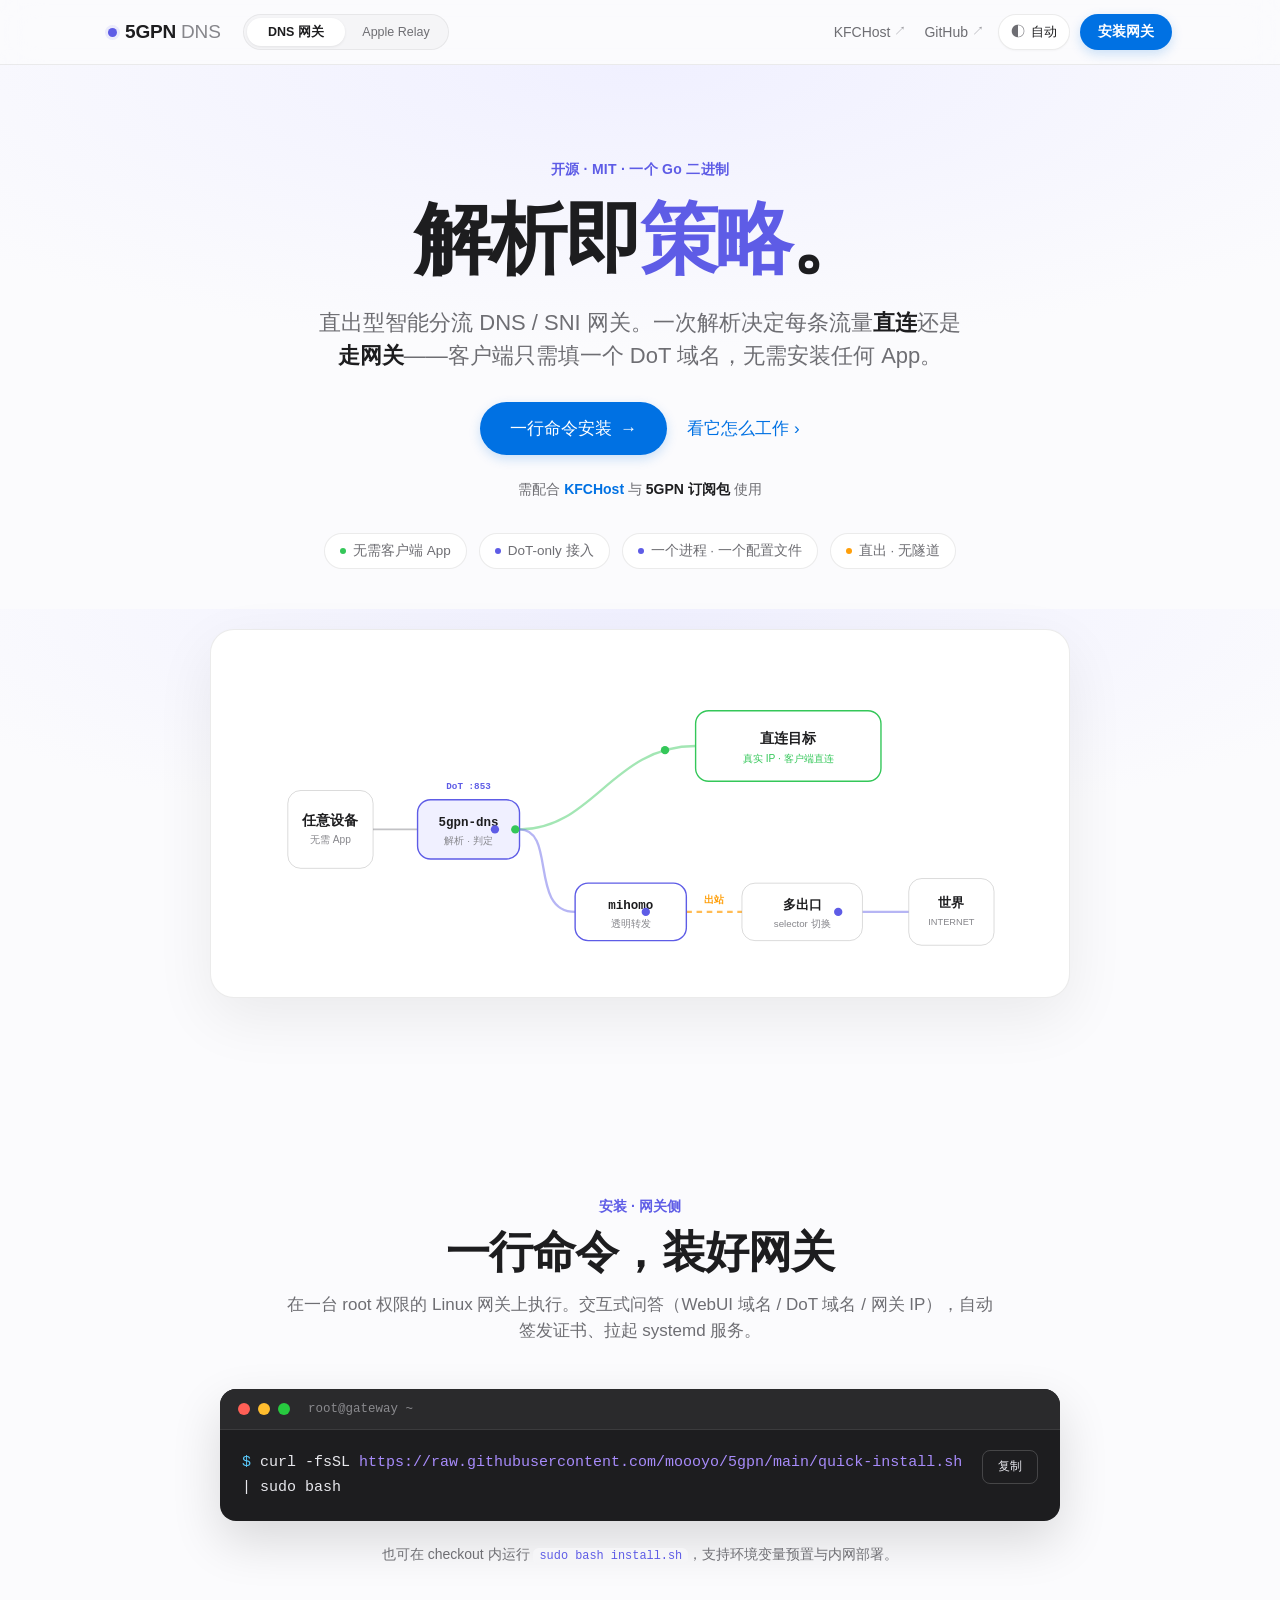
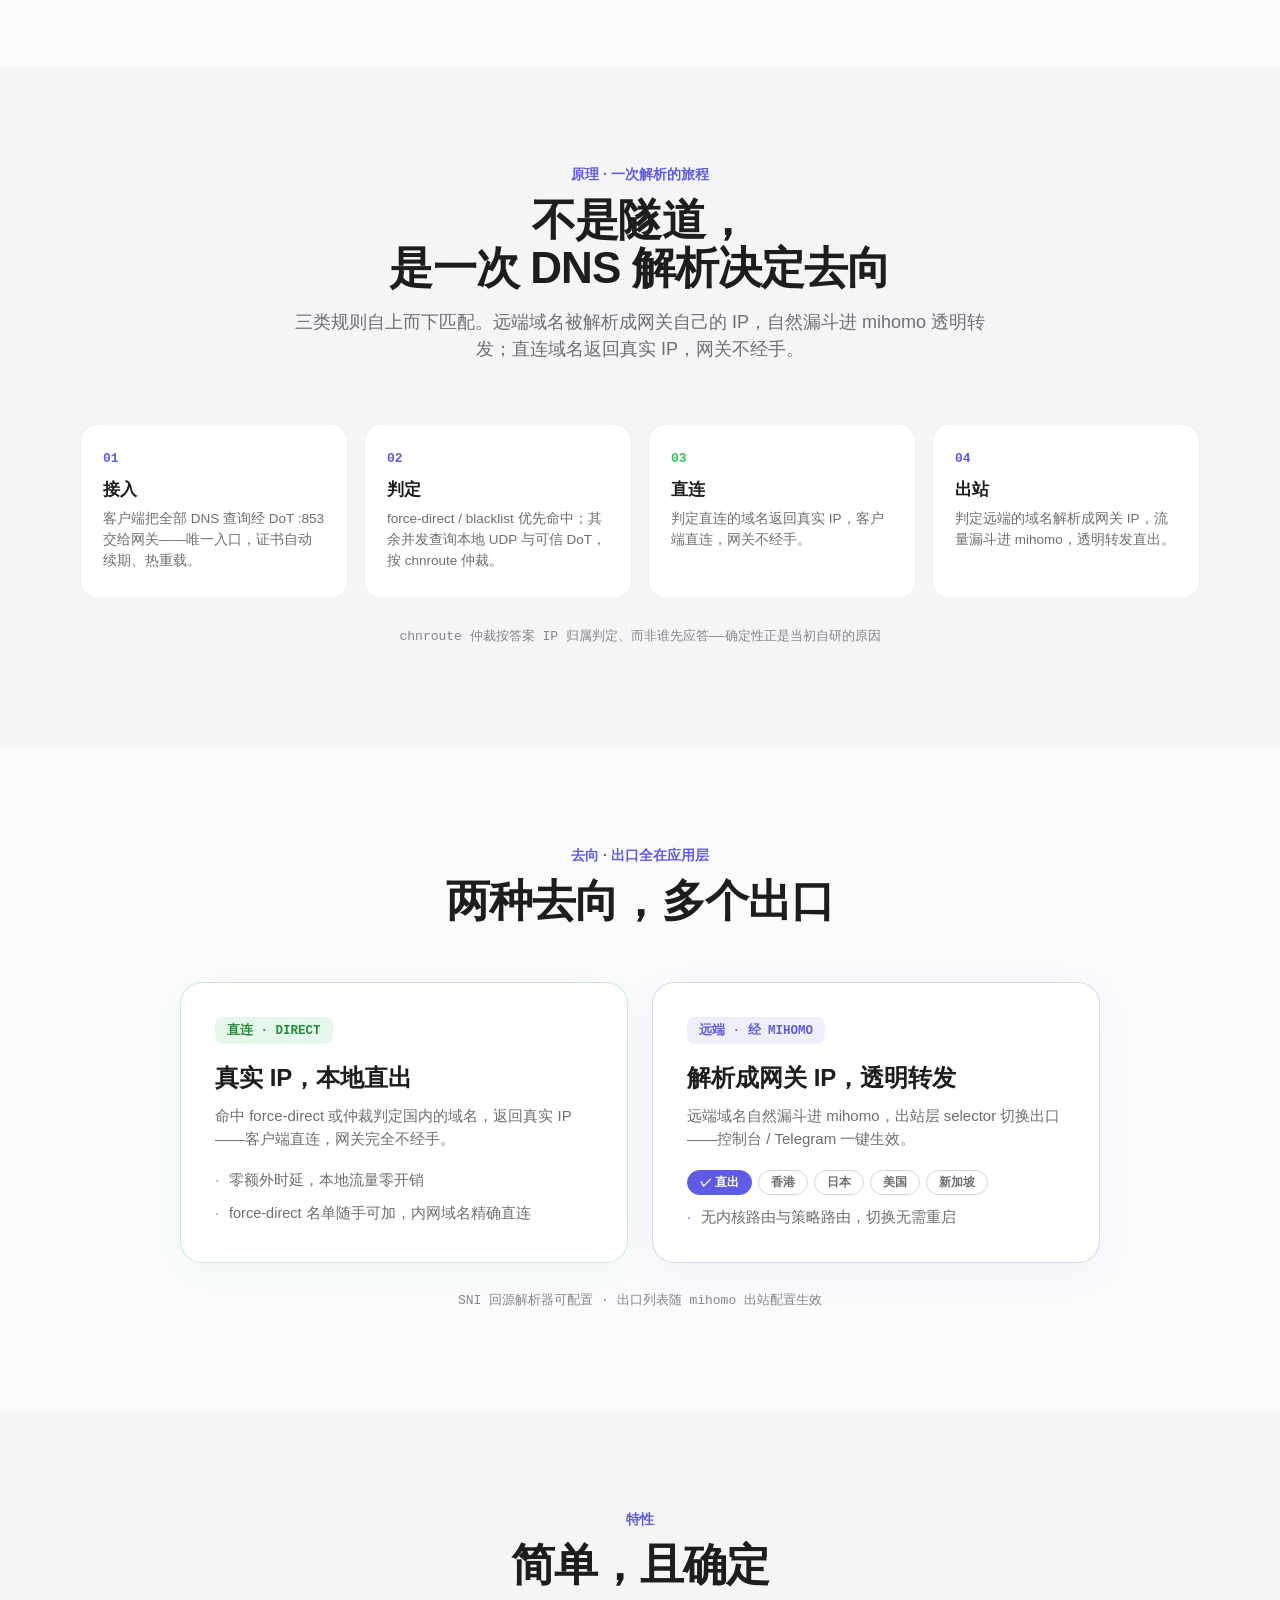
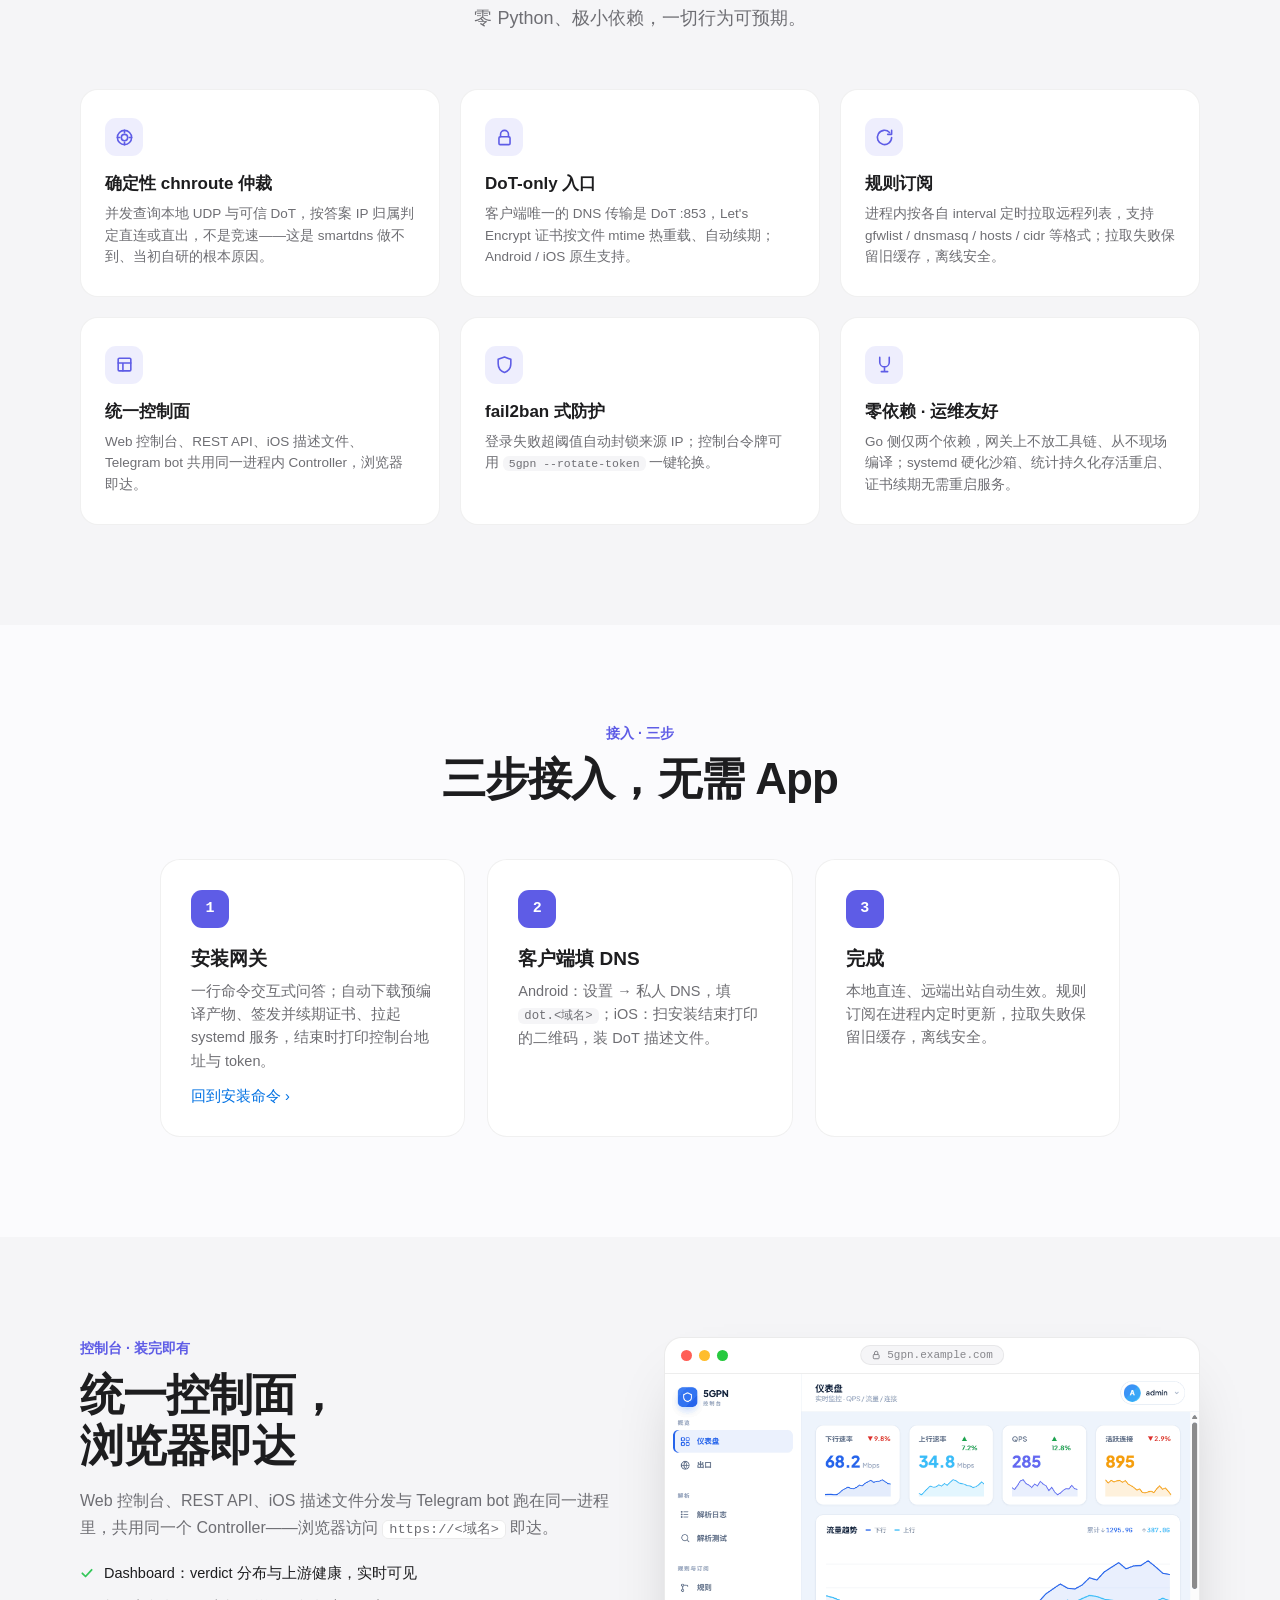
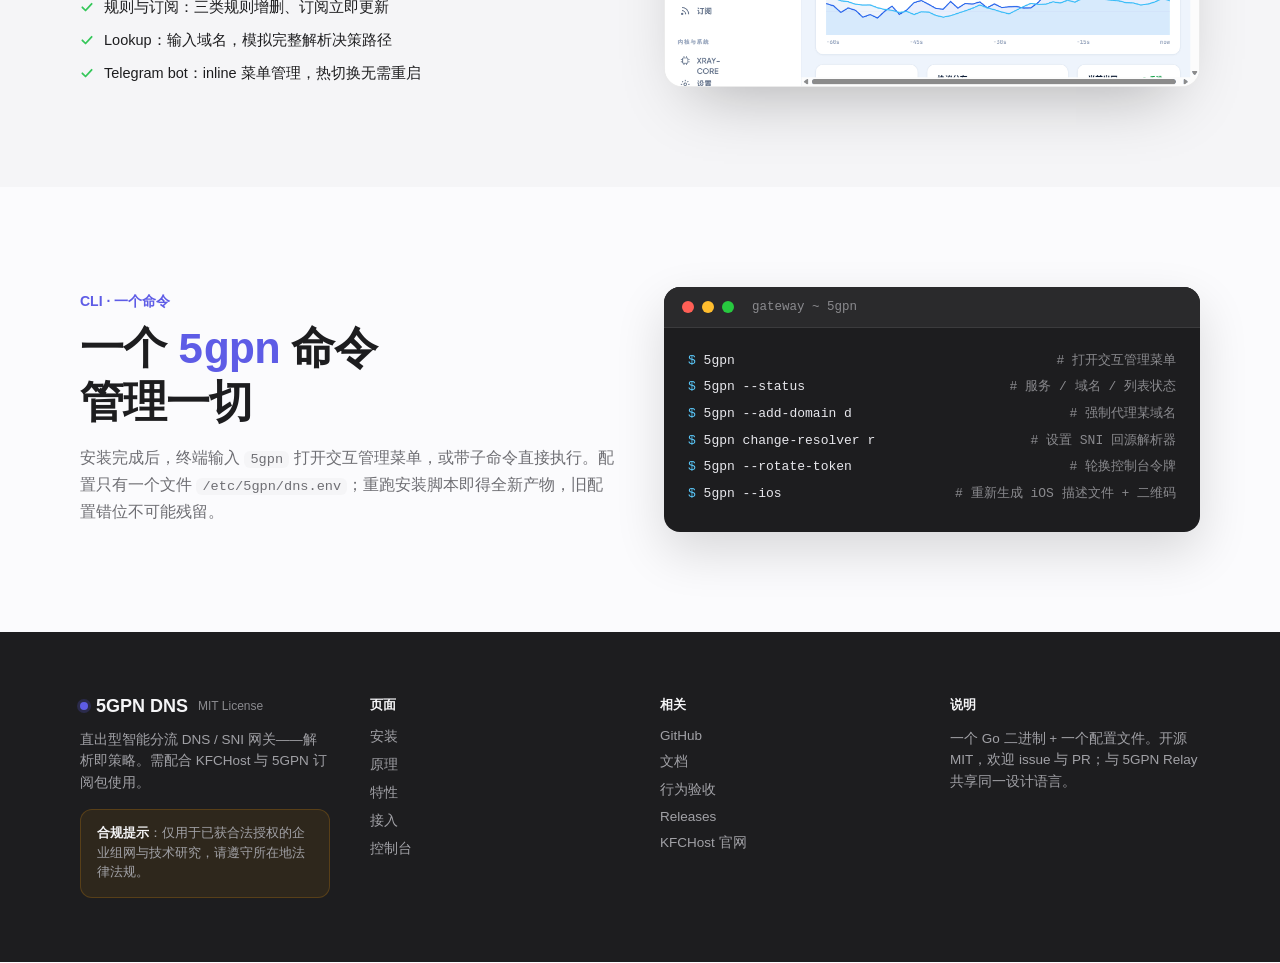
==== commit 20ba04e1: "feat: add seamless solution switching" ====
--- a/index.html
+++ b/index.html
@@ -37,7 +37,7 @@
   <link rel="stylesheet" href="styles.css">
   <script src="main.js" defer></script>
 </head>
-<body>
+<body data-solution-page="dns">
   <a class="skip-link" href="#content">跳到主要内容</a>
 
   <header class="nav">
@@ -49,8 +49,8 @@
         </a>
         <div class="nav-segment" role="group" aria-label="方案切换">
           <span class="nav-segment-current" aria-current="page">DNS 网关</span>
-          <a class="nav-segment-link" href="relay.html" title="切换到 Apple Relay 方案">
-            Apple Relay <span class="external-glyph" aria-hidden="true">↗</span>
+          <a class="nav-segment-link" href="relay.html" title="切换到 Apple Relay 方案" data-solution-link>
+            Apple Relay
           </a>
         </div>
       </div>
--- a/styles.css
+++ b/styles.css
@@ -319,6 +319,10 @@
   view-transition-name: solution-switcher;
 }
 
+.nav-segment-current {
+  view-transition-name: solution-active-pill;
+}
+
 .nav-links {
   view-transition-name: nav-actions;
 }
@@ -330,8 +334,26 @@
 ::view-transition-group(site-brand),
 ::view-transition-group(solution-switcher),
 ::view-transition-group(nav-actions) {
-  animation-duration: .24s;
+  animation-duration: .3s;
   animation-timing-function: cubic-bezier(.22, 1, .36, 1);
+}
+
+::view-transition-group(solution-active-pill) {
+  animation-duration: .42s;
+  animation-timing-function: cubic-bezier(.16, 1, .3, 1);
+}
+
+::view-transition-old(solution-active-pill) {
+  animation: solution-pill-out .14s ease both;
+}
+
+::view-transition-new(solution-active-pill) {
+  animation: solution-pill-in .24s .08s cubic-bezier(.22, 1, .36, 1) both;
+}
+
+::view-transition-old(page-main),
+::view-transition-new(page-main) {
+  transform-origin: 50% 0;
 }
 
 ::view-transition-old(page-main) {
@@ -340,6 +362,62 @@
 
 ::view-transition-new(page-main) {
   animation: page-fade-in .24s cubic-bezier(.22, 1, .36, 1) both;
+}
+
+:root[data-solution-direction="forward"]::view-transition-old(page-main) {
+  animation: solution-page-out-forward .18s ease both;
+}
+
+:root[data-solution-direction="forward"]::view-transition-new(page-main) {
+  animation: solution-page-in-forward .34s cubic-bezier(.16, 1, .3, 1) both;
+}
+
+:root[data-solution-direction="back"]::view-transition-old(page-main) {
+  animation: solution-page-out-back .18s ease both;
+}
+
+:root[data-solution-direction="back"]::view-transition-new(page-main) {
+  animation: solution-page-in-back .34s cubic-bezier(.16, 1, .3, 1) both;
+}
+
+@keyframes solution-pill-out {
+  to {
+    opacity: .28;
+  }
+}
+
+@keyframes solution-pill-in {
+  from {
+    opacity: .28;
+  }
+}
+
+@keyframes solution-page-out-forward {
+  to {
+    opacity: 0;
+    transform: translate3d(-18px, 0, 0) scale(.994);
+  }
+}
+
+@keyframes solution-page-in-forward {
+  from {
+    opacity: 0;
+    transform: translate3d(28px, 0, 0) scale(.994);
+  }
+}
+
+@keyframes solution-page-out-back {
+  to {
+    opacity: 0;
+    transform: translate3d(18px, 0, 0) scale(.994);
+  }
+}
+
+@keyframes solution-page-in-back {
+  from {
+    opacity: 0;
+    transform: translate3d(-28px, 0, 0) scale(.994);
+  }
 }
 
 @keyframes page-fade-out {
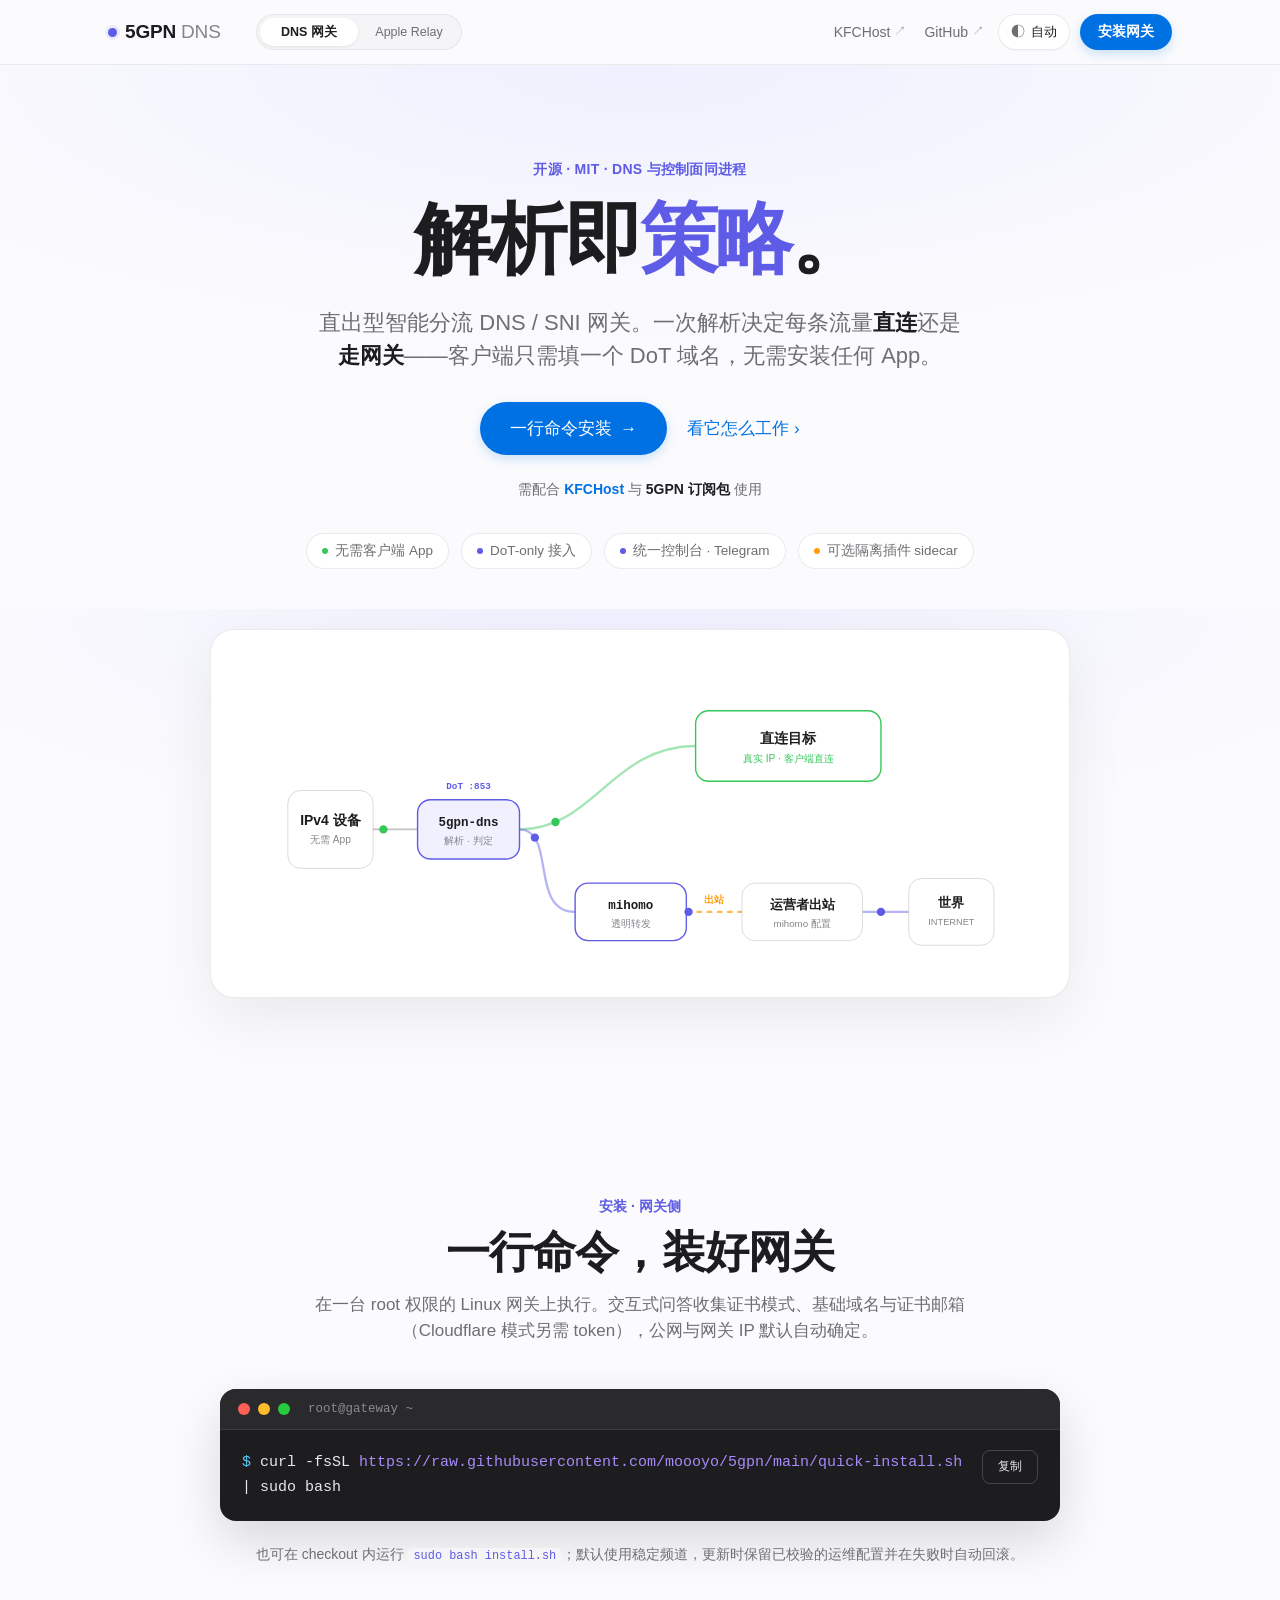
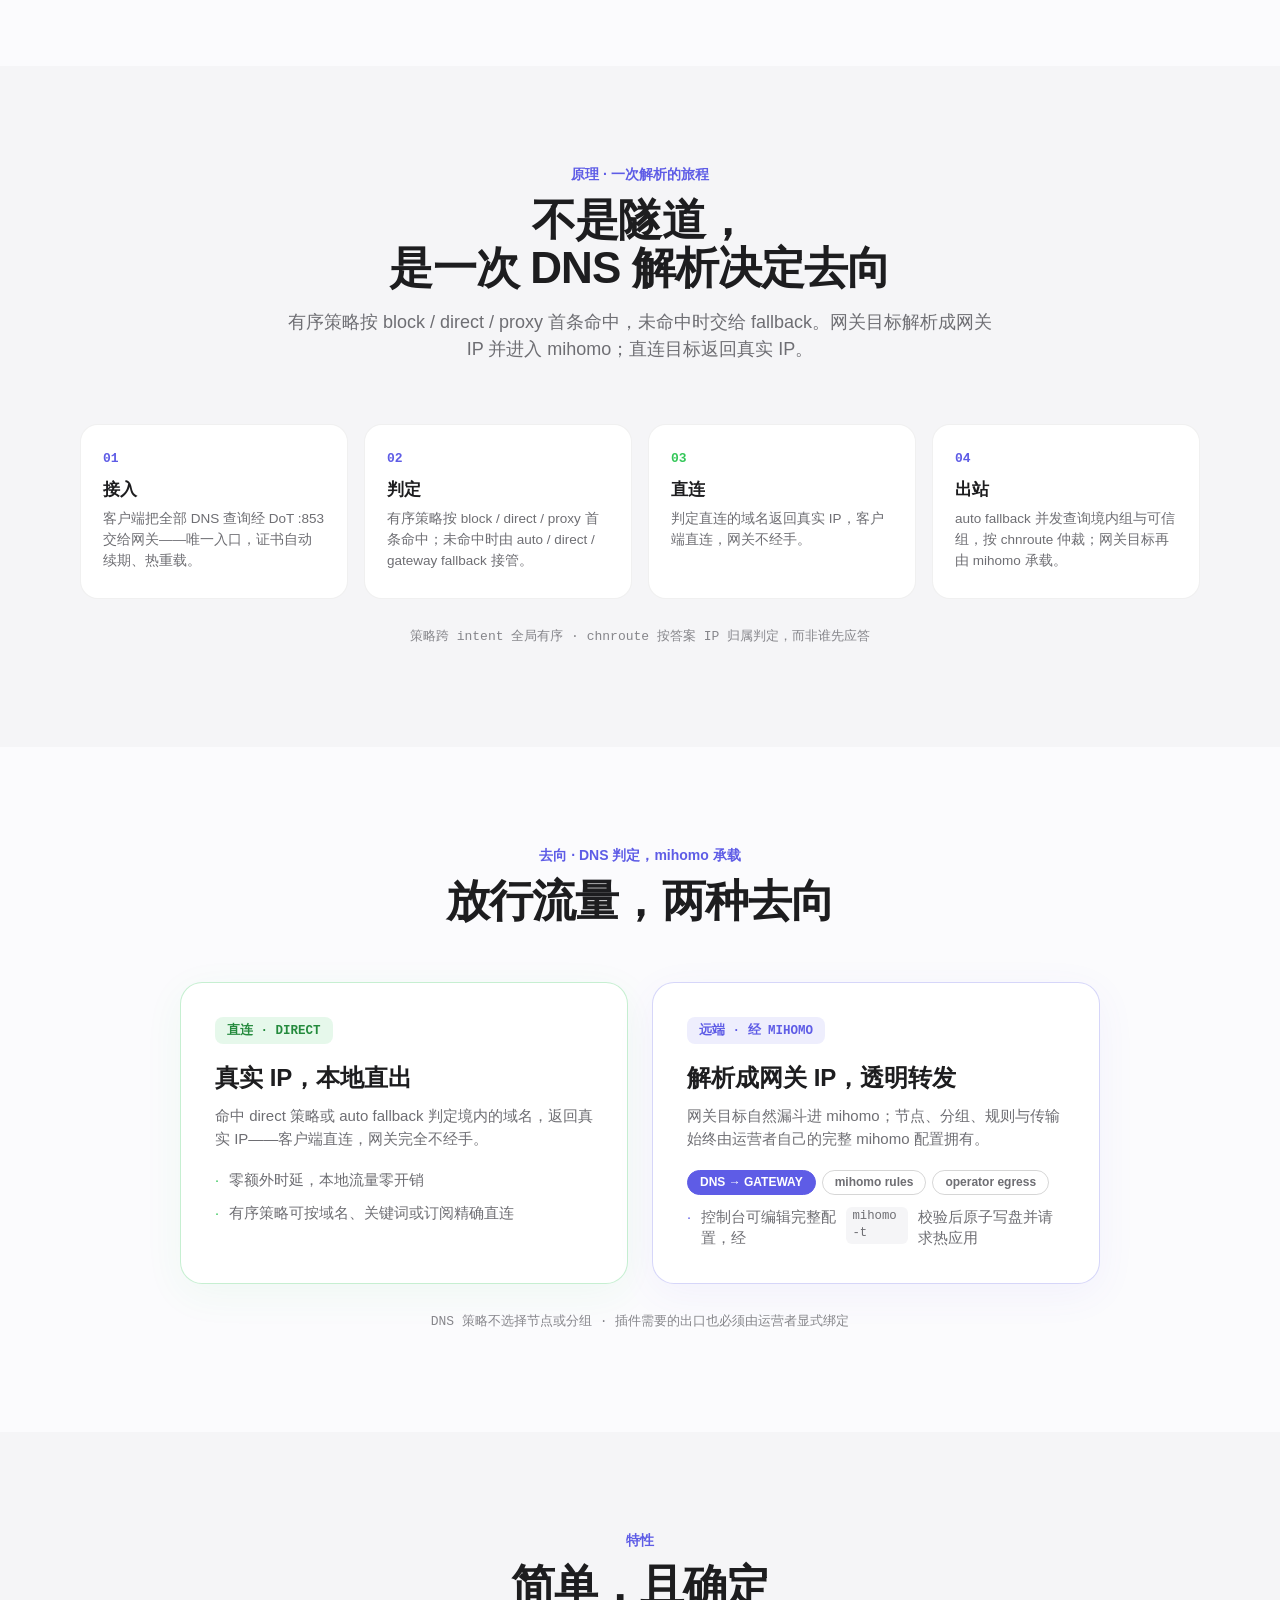
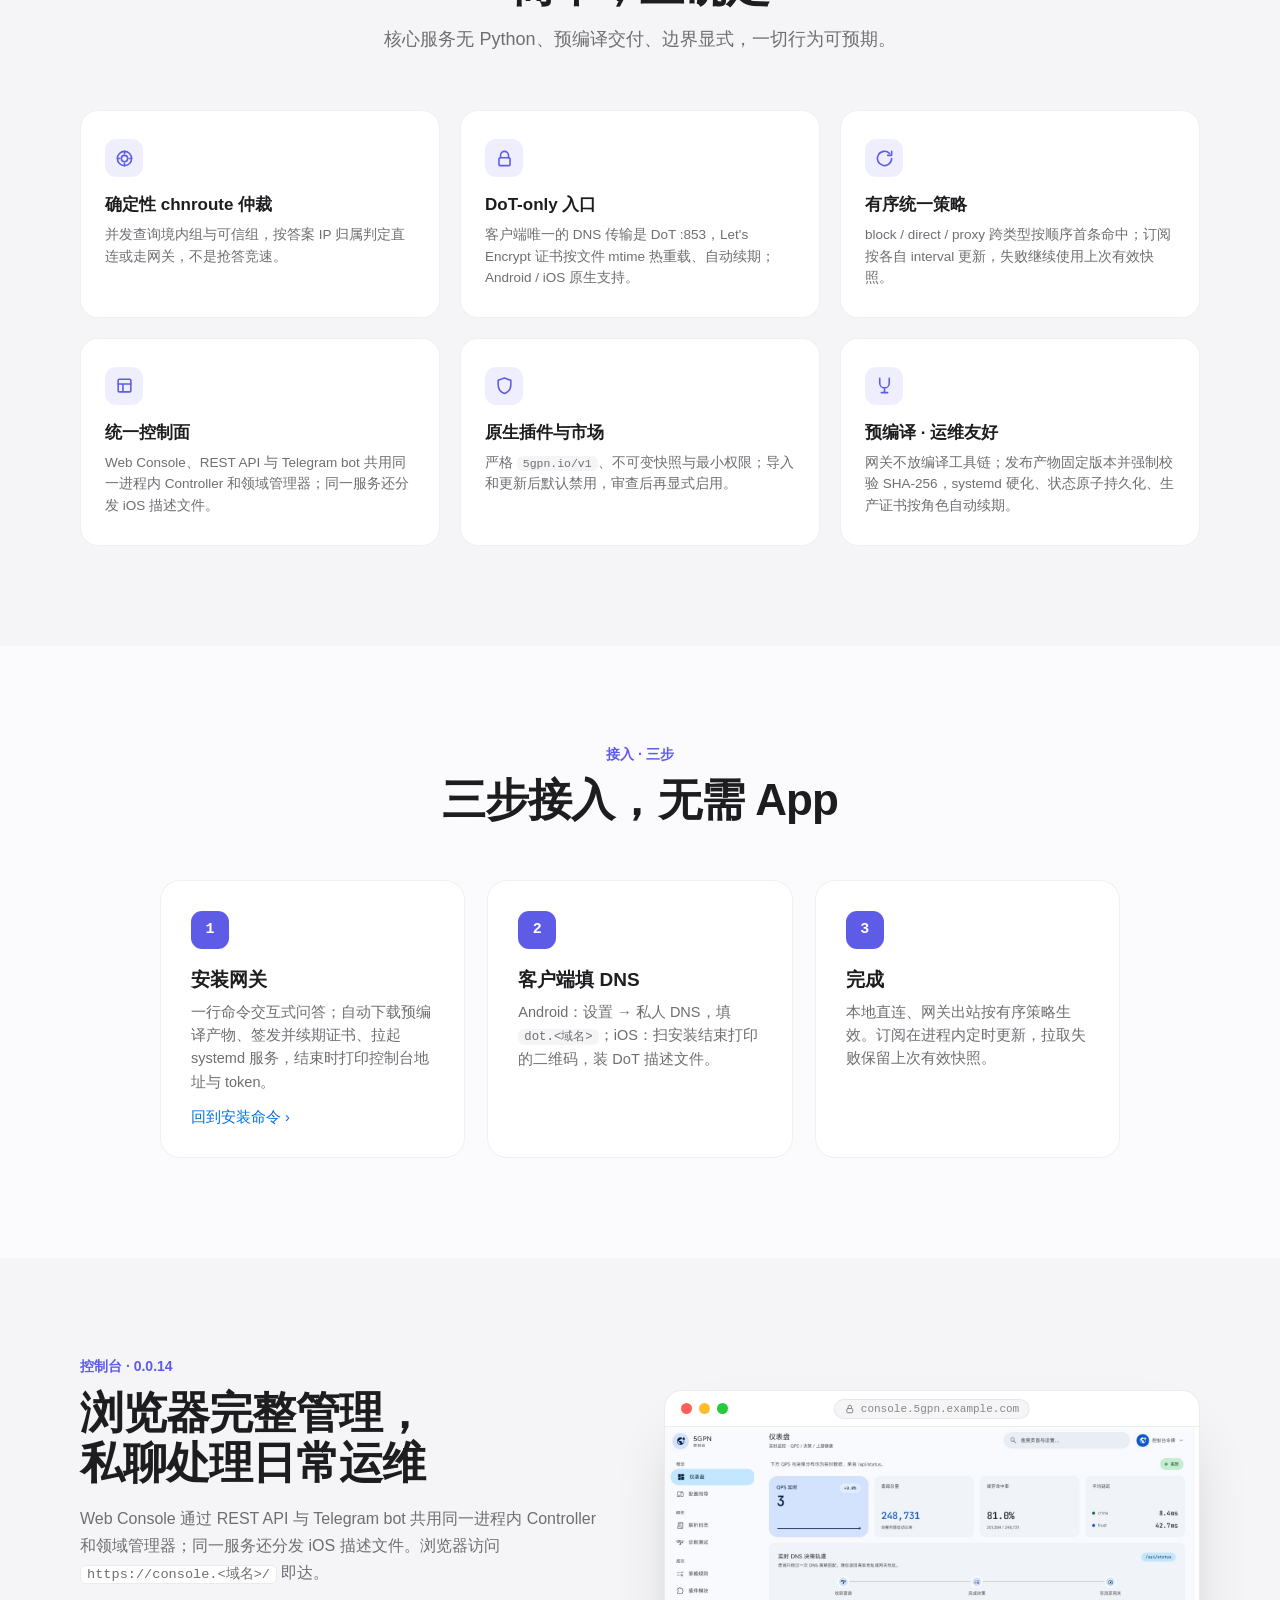
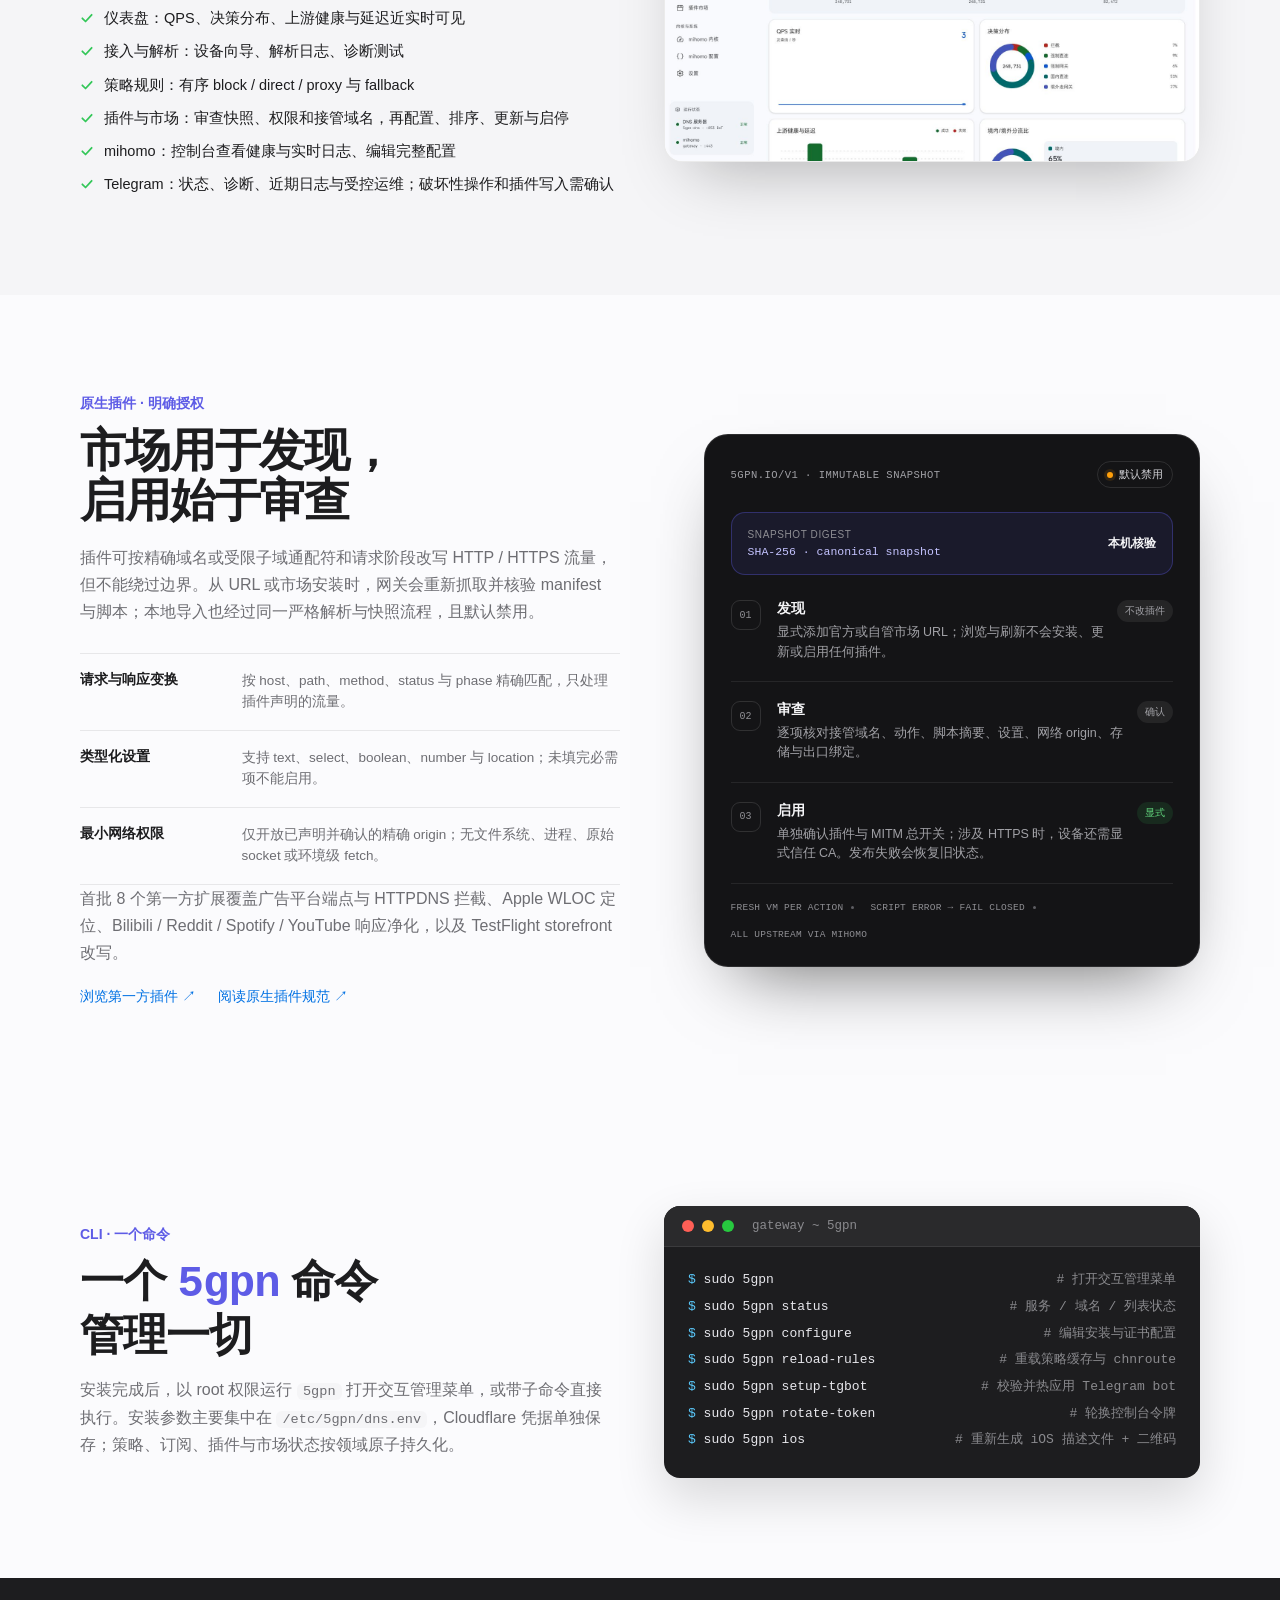
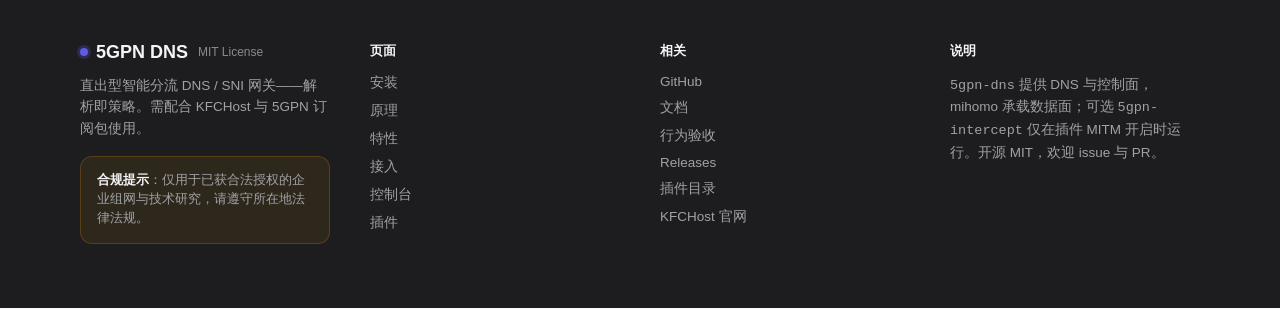
==== commit 8f575bed: "feat: update control plane and extensions" ====
--- a/index.html
+++ b/index.html
@@ -5,7 +5,7 @@
   <meta name="viewport" content="width=device-width, initial-scale=1">
   <meta name="color-scheme" content="light dark">
   <title>5GPN — 解析即策略</title>
-  <meta name="description" content="5GPN —— 直出型智能分流 DNS / SNI 网关。一次解析决定每条流量直连还是走网关；远端经 mihomo 透明转发。客户端只需一个 DoT 域名，无需安装任何 App。开源 · MIT · 一个 Go 二进制。">
+  <meta name="description" content="5GPN —— 自托管的 DoT 智能分流 DNS / SNI 网关。统一控制台覆盖实时状态、解析诊断、有序策略、mihomo 与原生插件市场；预编译部署，无需客户端 App。开源 · MIT。">
   <meta id="themeColor" name="theme-color" content="#fbfbfd">
   <link rel="canonical" href="https://5gpn.de/">
   <link rel="icon" href="favicon.svg" type="image/svg+xml">
@@ -74,7 +74,7 @@
   <main id="top">
     <div id="content" tabindex="-1">
       <section class="hero" aria-labelledby="hero-title">
-        <p class="eyebrow">开源 · MIT · 一个 Go 二进制</p>
+        <p class="eyebrow">开源 · MIT · DNS 与控制面同进程</p>
         <h1 id="hero-title">解析即<span>策略</span>。</h1>
         <p class="hero-lede">
           直出型智能分流 DNS / SNI 网关。一次解析决定每条流量<strong>直连</strong>还是<strong>走网关</strong>——客户端只需填一个 DoT 域名，无需安装任何 App。
@@ -90,16 +90,16 @@
         <ul class="hero-chips">
           <li class="hero-chip"><span class="chip-dot chip-dot-green" aria-hidden="true"></span>无需客户端 App</li>
           <li class="hero-chip"><span class="chip-dot chip-dot-accent" aria-hidden="true"></span>DoT-only 接入</li>
-          <li class="hero-chip"><span class="chip-dot chip-dot-accent" aria-hidden="true"></span>一个进程 · 一个配置文件</li>
-          <li class="hero-chip"><span class="chip-dot chip-dot-orange" aria-hidden="true"></span>直出 · 无隧道</li>
+          <li class="hero-chip"><span class="chip-dot chip-dot-accent" aria-hidden="true"></span>统一控制台 · Telegram</li>
+          <li class="hero-chip"><span class="chip-dot chip-dot-orange" aria-hidden="true"></span>可选隔离插件 sidecar</li>
         </ul>
       </section>
 
-      <section class="schematic-section" aria-label="分流示意图：一次 DNS 解析决定流量直连，或经 mihomo 出站">
+      <section class="schematic-section" aria-label="分流示意图：未拦截的 DNS 查询返回真实 IP 或网关 IP">
         <div class="schematic-card">
           <svg class="schematic" viewBox="0 0 820 320" width="100%" role="img" aria-labelledby="schematic-title schematic-desc" data-animated-diagram>
             <title id="schematic-title">5GPN DNS 与 SNI 分流链路</title>
-            <desc id="schematic-desc">任意设备通过 DoT 接入 5gpn-dns。直连目标返回真实 IP，其余流量经 mihomo 与可选出口访问互联网。</desc>
+            <desc id="schematic-desc">支持 DoT 且 IPv4 可达的设备接入 5gpn-dns。block 返回 NXDOMAIN；其余查询返回真实 IP 或网关 IP，网关流量再由 mihomo 承载。</desc>
 
             <path class="route route-neutral" d="M122,172 L170,172"></path>
             <path class="route route-direct" d="M280,172 C 360,172 380,82 470,82"></path>
@@ -108,7 +108,7 @@
             <path class="route route-proxy" d="M650,261 L700,261"></path>
 
             <rect class="diagram-node" x="30" y="130" width="92" height="84" rx="14"></rect>
-            <text class="diagram-title" x="76" y="167" text-anchor="middle">任意设备</text>
+            <text class="diagram-title" x="76" y="167" text-anchor="middle">IPv4 设备</text>
             <text class="diagram-caption" x="76" y="187" text-anchor="middle">无需 App</text>
 
             <rect class="diagram-node diagram-node-accent" x="170" y="140" width="110" height="64" rx="14"></rect>
@@ -126,8 +126,8 @@
             <text class="diagram-egress-label diagram-mono" x="490" y="251" text-anchor="middle">出站</text>
 
             <rect class="diagram-node" x="520" y="230" width="130" height="62" rx="14"></rect>
-            <text class="diagram-title diagram-title-compact" x="585" y="258" text-anchor="middle">多出口</text>
-            <text class="diagram-caption diagram-caption-small" x="585" y="277" text-anchor="middle">selector 切换</text>
+            <text class="diagram-title diagram-title-compact" x="585" y="258" text-anchor="middle">运营者出站</text>
+            <text class="diagram-caption diagram-caption-small" x="585" y="277" text-anchor="middle">mihomo 配置</text>
 
             <rect class="diagram-node" x="700" y="225" width="92" height="72" rx="14"></rect>
             <text class="diagram-title diagram-title-compact" x="746" y="256" text-anchor="middle">世界</text>
@@ -157,7 +157,7 @@
           <div class="section-heading">
             <p class="eyebrow">安装 · 网关侧</p>
             <h2 id="install-title">一行命令，装好网关</h2>
-            <p class="section-sub section-sub-small">在一台 root 权限的 Linux 网关上执行。交互式问答（WebUI 域名 / DoT 域名 / 网关 IP），自动签发证书、拉起 systemd 服务。</p>
+            <p class="section-sub section-sub-small">在一台 root 权限的 Linux 网关上执行。交互式问答收集证书模式、基础域名与证书邮箱（Cloudflare 模式另需 token），公网与网关 IP 默认自动确定。</p>
           </div>
           <div class="terminal">
             <div class="terminal-bar">
@@ -173,7 +173,7 @@
               </button>
             </div>
           </div>
-          <p class="install-note">也可在 checkout 内运行 <code class="code-chip code-chip-accent">sudo bash install.sh</code>，支持环境变量预置与内网部署。</p>
+          <p class="install-note">也可在 checkout 内运行 <code class="code-chip code-chip-accent">sudo bash install.sh</code>；默认使用稳定频道，更新时保留已校验的运维配置并在失败时自动回滚。</p>
         </div>
       </section>
 
@@ -182,7 +182,7 @@
           <div class="section-heading section-heading-large">
             <p class="eyebrow">原理 · 一次解析的旅程</p>
             <h2 id="how-title">不是隧道，<br>是一次 DNS 解析决定去向</h2>
-            <p class="section-sub">三类规则自上而下匹配。远端域名被解析成网关自己的 IP，自然漏斗进 mihomo 透明转发；直连域名返回真实 IP，网关不经手。</p>
+            <p class="section-sub">有序策略按 block / direct / proxy 首条命中，未命中时交给 fallback。网关目标解析成网关 IP 并进入 mihomo；直连目标返回真实 IP。</p>
           </div>
           <div class="journey-grid">
             <article class="journey-card">
@@ -193,7 +193,7 @@
             <article class="journey-card">
               <span class="journey-number">02</span>
               <h3>判定</h3>
-              <p>force-direct / blacklist 优先命中；其余并发查询本地 UDP 与可信 DoT，按 chnroute 仲裁。</p>
+              <p>有序策略按 block / direct / proxy 首条命中；未命中时由 auto / direct / gateway fallback 接管。</p>
             </article>
             <article class="journey-card">
               <span class="journey-number journey-number-green">03</span>
@@ -203,46 +203,44 @@
             <article class="journey-card">
               <span class="journey-number">04</span>
               <h3>出站</h3>
-              <p>判定远端的域名解析成网关 IP，流量漏斗进 mihomo，透明转发直出。</p>
-            </article>
-          </div>
-          <p class="mono-note">chnroute 仲裁按答案 IP 归属判定、而非谁先应答——确定性正是当初自研的原因</p>
+              <p>auto fallback 并发查询境内组与可信组，按 chnroute 仲裁；网关目标再由 mihomo 承载。</p>
+            </article>
+          </div>
+          <p class="mono-note">策略跨 intent 全局有序 · chnroute 按答案 IP 归属判定，而非谁先应答</p>
         </div>
       </section>
 
       <section class="section" id="modes" aria-labelledby="modes-title">
         <div class="section-inner">
           <div class="section-heading">
-            <p class="eyebrow">去向 · 出口全在应用层</p>
-            <h2 id="modes-title">两种去向，多个出口</h2>
+            <p class="eyebrow">去向 · DNS 判定，mihomo 承载</p>
+            <h2 id="modes-title">放行流量，两种去向</h2>
           </div>
           <div class="mode-grid">
             <article class="mode-card mode-card-direct">
               <span class="mode-tag mode-tag-direct">直连 · DIRECT</span>
               <h3>真实 IP，本地直出</h3>
-              <p>命中 force-direct 或仲裁判定国内的域名，返回真实 IP——客户端直连，网关完全不经手。</p>
+              <p>命中 direct 策略或 auto fallback 判定境内的域名，返回真实 IP——客户端直连，网关完全不经手。</p>
               <ul class="mode-list">
                 <li><span class="bullet bullet-green" aria-hidden="true">·</span>零额外时延，本地流量零开销</li>
-                <li><span class="bullet bullet-green" aria-hidden="true">·</span>force-direct 名单随手可加，内网域名精确直连</li>
+                <li><span class="bullet bullet-green" aria-hidden="true">·</span>有序策略可按域名、关键词或订阅精确直连</li>
               </ul>
             </article>
             <article class="mode-card mode-card-proxy">
               <span class="mode-tag mode-tag-proxy">远端 · 经 MIHOMO</span>
               <h3>解析成网关 IP，透明转发</h3>
-              <p>远端域名自然漏斗进 mihomo，出站层 selector 切换出口——控制台 / Telegram 一键生效。</p>
+              <p>网关目标自然漏斗进 mihomo；节点、分组、规则与传输始终由运营者自己的完整 mihomo 配置拥有。</p>
               <ul class="exit-pills">
-                <li class="exit-pill exit-pill-selected">✓ 直出</li>
-                <li class="exit-pill">香港</li>
-                <li class="exit-pill">日本</li>
-                <li class="exit-pill">美国</li>
-                <li class="exit-pill">新加坡</li>
+                <li class="exit-pill exit-pill-selected">DNS → GATEWAY</li>
+                <li class="exit-pill">mihomo rules</li>
+                <li class="exit-pill">operator egress</li>
               </ul>
               <ul class="mode-list">
-                <li><span class="bullet bullet-accent" aria-hidden="true">·</span>无内核路由与策略路由，切换无需重启</li>
+                <li><span class="bullet bullet-accent" aria-hidden="true">·</span>控制台可编辑完整配置，经 <code class="code-chip">mihomo -t</code> 校验后原子写盘并请求热应用</li>
               </ul>
             </article>
           </div>
-          <p class="mono-note">SNI 回源解析器可配置 · 出口列表随 mihomo 出站配置生效</p>
+          <p class="mono-note">DNS 策略不选择节点或分组 · 插件需要的出口也必须由运营者显式绑定</p>
         </div>
       </section>
 
@@ -251,7 +249,7 @@
           <div class="section-heading">
             <p class="eyebrow">特性</p>
             <h2 id="features-title">简单，且确定</h2>
-            <p class="section-sub">零 Python、极小依赖，一切行为可预期。</p>
+            <p class="section-sub">核心服务无 Python、预编译交付、边界显式，一切行为可预期。</p>
           </div>
           <div class="feature-grid">
             <article class="feature-card">
@@ -259,7 +257,7 @@
                 <svg viewBox="0 0 24 24"><circle cx="12" cy="12" r="9"></circle><circle cx="12" cy="12" r="4"></circle><path d="M12 3v3M12 18v3M3 12h3M18 12h3"></path></svg>
               </span>
               <h3>确定性 chnroute 仲裁</h3>
-              <p>并发查询本地 UDP 与可信 DoT，按答案 IP 归属判定直连或直出，不是竞速——这是 smartdns 做不到、当初自研的根本原因。</p>
+              <p>并发查询境内组与可信组，按答案 IP 归属判定直连或走网关，不是抢答竞速。</p>
             </article>
             <article class="feature-card">
               <span class="feature-icon" aria-hidden="true">
@@ -272,29 +270,29 @@
               <span class="feature-icon" aria-hidden="true">
                 <svg viewBox="0 0 24 24"><path d="M21 12a9 9 0 1 1-2.6-6.4"></path><path d="M21 3v5h-5"></path></svg>
               </span>
-              <h3>规则订阅</h3>
-              <p>进程内按各自 interval 定时拉取远程列表，支持 gfwlist / dnsmasq / hosts / cidr 等格式；拉取失败保留旧缓存，离线安全。</p>
+              <h3>有序统一策略</h3>
+              <p>block / direct / proxy 跨类型按顺序首条命中；订阅按各自 interval 更新，失败继续使用上次有效快照。</p>
             </article>
             <article class="feature-card">
               <span class="feature-icon" aria-hidden="true">
                 <svg viewBox="0 0 24 24"><rect x="4" y="4" width="16" height="16" rx="1.5"></rect><path d="M4 10h16M10 10v10"></path></svg>
               </span>
               <h3>统一控制面</h3>
-              <p>Web 控制台、REST API、iOS 描述文件、Telegram bot 共用同一进程内 Controller，浏览器即达。</p>
+              <p>Web Console、REST API 与 Telegram bot 共用同一进程内 Controller 和领域管理器；同一服务还分发 iOS 描述文件。</p>
             </article>
             <article class="feature-card">
               <span class="feature-icon" aria-hidden="true">
                 <svg viewBox="0 0 24 24"><path d="M12 2.5 20 5.5V11c0 5.5-3.3 9.4-8 11-4.7-1.6-8-5.5-8-11V5.5Z"></path></svg>
               </span>
-              <h3>fail2ban 式防护</h3>
-              <p>登录失败超阈值自动封锁来源 IP；控制台令牌可用 <code class="code-chip">5gpn --rotate-token</code> 一键轮换。</p>
+              <h3>原生插件与市场</h3>
+              <p>严格 <code class="code-chip">5gpn.io/v1</code>、不可变快照与最小权限；导入和更新后默认禁用，审查后再显式启用。</p>
             </article>
             <article class="feature-card">
               <span class="feature-icon" aria-hidden="true">
                 <svg viewBox="0 0 24 24"><path d="M6 3v6a6 6 0 0 0 12 0V3M12 15v6M8 21h8"></path></svg>
               </span>
-              <h3>零依赖 · 运维友好</h3>
-              <p>Go 侧仅两个依赖，网关上不放工具链、从不现场编译；systemd 硬化沙箱、统计持久化存活重启、证书续期无需重启服务。</p>
+              <h3>预编译 · 运维友好</h3>
+              <p>网关不放编译工具链；发布产物固定版本并强制校验 SHA-256，systemd 硬化、状态原子持久化、生产证书按角色自动续期。</p>
             </article>
           </div>
         </div>
@@ -321,7 +319,7 @@
             <article class="setup-card">
               <span class="step-badge">3</span>
               <h3>完成</h3>
-              <p>本地直连、远端出站自动生效。规则订阅在进程内定时更新，拉取失败保留旧缓存，离线安全。</p>
+              <p>本地直连、网关出站按有序策略生效。订阅在进程内定时更新，拉取失败保留上次有效快照。</p>
             </article>
           </div>
         </div>
@@ -330,14 +328,16 @@
       <section class="section section-surface" id="console" aria-labelledby="console-title">
         <div class="split-layout">
           <div class="split-copy">
-            <p class="eyebrow">控制台 · 装完即有</p>
-            <h2 id="console-title">统一控制面，<br>浏览器即达</h2>
-            <p>Web 控制台、REST API、iOS 描述文件分发与 Telegram bot 跑在同一进程里，共用同一个 Controller——浏览器访问 <code class="code-chip code-chip-bordered">https://&lt;域名&gt;</code> 即达。</p>
+            <p class="eyebrow">控制台 · 0.0.14</p>
+            <h2 id="console-title">浏览器完整管理，<br>私聊处理日常运维</h2>
+            <p>Web Console 通过 REST API 与 Telegram bot 共用同一进程内 Controller 和领域管理器；同一服务还分发 iOS 描述文件。浏览器访问 <code class="code-chip code-chip-bordered">https://console.&lt;域名&gt;/</code> 即达。</p>
             <ul class="check-list">
-              <li><svg viewBox="0 0 24 24" aria-hidden="true"><path d="m4 12.5 5.5 5.5L20 6.5"></path></svg><span>Dashboard：verdict 分布与上游健康，实时可见</span></li>
-              <li><svg viewBox="0 0 24 24" aria-hidden="true"><path d="m4 12.5 5.5 5.5L20 6.5"></path></svg><span>规则与订阅：三类规则增删、订阅立即更新</span></li>
-              <li><svg viewBox="0 0 24 24" aria-hidden="true"><path d="m4 12.5 5.5 5.5L20 6.5"></path></svg><span>Lookup：输入域名，模拟完整解析决策路径</span></li>
-              <li><svg viewBox="0 0 24 24" aria-hidden="true"><path d="m4 12.5 5.5 5.5L20 6.5"></path></svg><span>Telegram bot：inline 菜单管理，热切换无需重启</span></li>
+              <li><svg viewBox="0 0 24 24" aria-hidden="true"><path d="m4 12.5 5.5 5.5L20 6.5"></path></svg><span>仪表盘：QPS、决策分布、上游健康与延迟近实时可见</span></li>
+              <li><svg viewBox="0 0 24 24" aria-hidden="true"><path d="m4 12.5 5.5 5.5L20 6.5"></path></svg><span>接入与解析：设备向导、解析日志、诊断测试</span></li>
+              <li><svg viewBox="0 0 24 24" aria-hidden="true"><path d="m4 12.5 5.5 5.5L20 6.5"></path></svg><span>策略规则：有序 block / direct / proxy 与 fallback</span></li>
+              <li><svg viewBox="0 0 24 24" aria-hidden="true"><path d="m4 12.5 5.5 5.5L20 6.5"></path></svg><span>插件与市场：审查快照、权限和接管域名，再配置、排序、更新与启停</span></li>
+              <li><svg viewBox="0 0 24 24" aria-hidden="true"><path d="m4 12.5 5.5 5.5L20 6.5"></path></svg><span>mihomo：控制台查看健康与实时日志、编辑完整配置</span></li>
+              <li><svg viewBox="0 0 24 24" aria-hidden="true"><path d="m4 12.5 5.5 5.5L20 6.5"></path></svg><span>Telegram：状态、诊断、近期日志与受控运维；破坏性操作和插件写入需确认</span></li>
             </ul>
           </div>
           <div class="browser-mock">
@@ -347,11 +347,67 @@
               <span class="browser-light terminal-light-green" aria-hidden="true"></span>
               <span class="browser-url">
                 <svg viewBox="0 0 24 24" aria-hidden="true"><rect x="5" y="11" width="14" height="10" rx="2"></rect><path d="M8 11V7a4 4 0 0 1 8 0v4"></path></svg>
-                5gpn.example.com
-              </span>
-            </div>
-            <img src="assets/console-dashboard.png" alt="5GPN Web 控制台仪表盘" width="924" height="540" loading="lazy" decoding="async">
-          </div>
+                console.5gpn.example.com
+              </span>
+            </div>
+            <img src="assets/console-dashboard.png" alt="5GPN 0.0.14 Web 控制台仪表盘，侧栏包含插件模块与插件市场" width="1440" height="900" loading="lazy" decoding="async">
+          </div>
+        </div>
+      </section>
+
+      <section class="section" id="extensions" aria-labelledby="extensions-title">
+        <div class="extension-layout">
+          <div class="extension-copy">
+            <p class="eyebrow">原生插件 · 明确授权</p>
+            <h2 id="extensions-title">市场用于发现，<br>启用始于审查</h2>
+            <p>插件可按精确域名或受限子域通配符和请求阶段改写 HTTP / HTTPS 流量，但不能绕过边界。从 URL 或市场安装时，网关会重新抓取并核验 manifest 与脚本；本地导入也经过同一严格解析与快照流程，且默认禁用。</p>
+            <ul class="extension-capabilities">
+              <li><strong>请求与响应变换</strong><span>按 host、path、method、status 与 phase 精确匹配，只处理插件声明的流量。</span></li>
+              <li><strong>类型化设置</strong><span>支持 text、select、boolean、number 与 location；未填完必需项不能启用。</span></li>
+              <li><strong>最小网络权限</strong><span>仅开放已声明并确认的精确 origin；无文件系统、进程、原始 socket 或环境级 fetch。</span></li>
+            </ul>
+            <p class="extension-catalog">首批 8 个第一方扩展覆盖广告平台端点与 HTTPDNS 拦截、Apple WLOC 定位、Bilibili / Reddit / Spotify / YouTube 响应净化，以及 TestFlight storefront 改写。</p>
+            <div class="extension-links">
+              <a href="https://github.com/moooyo/5gpn-extensions" target="_blank" rel="noopener noreferrer">浏览第一方插件 <span aria-hidden="true">↗</span></a>
+              <a href="https://github.com/moooyo/5gpn/blob/main/docs/native-extensions.md" target="_blank" rel="noopener noreferrer">阅读原生插件规范 <span aria-hidden="true">↗</span></a>
+            </div>
+          </div>
+
+          <aside class="extension-receipt" aria-label="插件从发现到启用的安全流程">
+            <div class="receipt-header">
+              <span class="receipt-kicker">5gpn.io/v1 · immutable snapshot</span>
+              <span class="receipt-state"><span aria-hidden="true"></span>默认禁用</span>
+            </div>
+            <div class="receipt-digest">
+              <div>
+                <span>snapshot digest</span>
+                <code>SHA-256 · canonical snapshot</code>
+              </div>
+              <strong>本机核验</strong>
+            </div>
+            <ol class="extension-gates" role="list">
+              <li>
+                <span class="gate-number" aria-hidden="true">01</span>
+                <div><strong>发现</strong><p>显式添加官方或自管市场 URL；浏览与刷新不会安装、更新或启用任何插件。</p></div>
+                <span class="gate-state">不改插件</span>
+              </li>
+              <li>
+                <span class="gate-number" aria-hidden="true">02</span>
+                <div><strong>审查</strong><p>逐项核对接管域名、动作、脚本摘要、设置、网络 origin、存储与出口绑定。</p></div>
+                <span class="gate-state">确认</span>
+              </li>
+              <li>
+                <span class="gate-number" aria-hidden="true">03</span>
+                <div><strong>启用</strong><p>单独确认插件与 MITM 总开关；涉及 HTTPS 时，设备还需显式信任 CA。发布失败会恢复旧状态。</p></div>
+                <span class="gate-state gate-state-ready">显式</span>
+              </li>
+            </ol>
+            <div class="receipt-footer">
+              <span>fresh VM per action</span>
+              <span>script error → fail closed</span>
+              <span>all upstream via mihomo</span>
+            </div>
+          </aside>
         </div>
       </section>
 
@@ -360,7 +416,7 @@
           <div class="split-copy">
             <p class="eyebrow">CLI · 一个命令</p>
             <h2 id="cli-title">一个 <span class="mono-accent">5gpn</span> 命令<br>管理一切</h2>
-            <p>安装完成后，终端输入 <code class="code-chip">5gpn</code> 打开交互管理菜单，或带子命令直接执行。配置只有一个文件 <code class="code-chip">/etc/5gpn/dns.env</code>；重跑安装脚本即得全新产物，旧配置错位不可能残留。</p>
+            <p>安装完成后，以 root 权限运行 <code class="code-chip">5gpn</code> 打开交互管理菜单，或带子命令直接执行。安装参数主要集中在 <code class="code-chip">/etc/5gpn/dns.env</code>，Cloudflare 凭据单独保存；策略、订阅、插件与市场状态按领域原子持久化。</p>
           </div>
           <div class="terminal cli-terminal">
             <div class="terminal-bar">
@@ -370,12 +426,13 @@
               <span class="terminal-label">gateway ~ 5gpn</span>
             </div>
             <section class="cli-body" aria-label="5gpn 命令示例">
-              <div class="cli-row"><code><span>$ </span>5gpn</code><span># 打开交互管理菜单</span></div>
-              <div class="cli-row"><code><span>$ </span>5gpn --status</code><span># 服务 / 域名 / 列表状态</span></div>
-              <div class="cli-row"><code><span>$ </span>5gpn --add-domain d</code><span># 强制代理某域名</span></div>
-              <div class="cli-row"><code><span>$ </span>5gpn change-resolver r</code><span># 设置 SNI 回源解析器</span></div>
-              <div class="cli-row"><code><span>$ </span>5gpn --rotate-token</code><span># 轮换控制台令牌</span></div>
-              <div class="cli-row"><code><span>$ </span>5gpn --ios</code><span># 重新生成 iOS 描述文件 + 二维码</span></div>
+              <div class="cli-row"><code><span>$ </span>sudo 5gpn</code><span># 打开交互管理菜单</span></div>
+              <div class="cli-row"><code><span>$ </span>sudo 5gpn status</code><span># 服务 / 域名 / 列表状态</span></div>
+              <div class="cli-row"><code><span>$ </span>sudo 5gpn configure</code><span># 编辑安装与证书配置</span></div>
+              <div class="cli-row"><code><span>$ </span>sudo 5gpn reload-rules</code><span># 重载策略缓存与 chnroute</span></div>
+              <div class="cli-row"><code><span>$ </span>sudo 5gpn setup-tgbot</code><span># 校验并热应用 Telegram bot</span></div>
+              <div class="cli-row"><code><span>$ </span>sudo 5gpn rotate-token</code><span># 轮换控制台令牌</span></div>
+              <div class="cli-row"><code><span>$ </span>sudo 5gpn ios</code><span># 重新生成 iOS 描述文件 + 二维码</span></div>
             </section>
           </div>
         </div>
@@ -404,6 +461,7 @@
           <a href="#features">特性</a>
           <a href="#setup">接入</a>
           <a href="#console">控制台</a>
+          <a href="#extensions">插件</a>
         </nav>
       </div>
       <div>
@@ -413,12 +471,13 @@
           <a href="https://github.com/moooyo/5gpn#readme" target="_blank" rel="noopener noreferrer">文档</a>
           <a href="https://github.com/moooyo/5gpn/blob/main/tests/integration-smoke.md" target="_blank" rel="noopener noreferrer">行为验收</a>
           <a href="https://github.com/moooyo/5gpn/releases" target="_blank" rel="noopener noreferrer">Releases</a>
+          <a href="https://github.com/moooyo/5gpn-extensions" target="_blank" rel="noopener noreferrer">插件目录</a>
           <a href="https://kfchost.com/center/dashboard?aff=AFF112062USFL" target="_blank" rel="noopener noreferrer">KFCHost 官网</a>
         </nav>
       </div>
       <div>
         <h2>说明</h2>
-        <p>一个 Go 二进制 + 一个配置文件。开源 MIT，欢迎 issue 与 PR；与 5GPN Relay 共享同一设计语言。</p>
+        <p><code>5gpn-dns</code> 提供 DNS 与控制面，mihomo 承载数据面；可选 <code>5gpn-intercept</code> 仅在插件 MITM 开启时运行。开源 MIT，欢迎 issue 与 PR。</p>
       </div>
     </div>
   </footer>
--- a/styles.css
+++ b/styles.css
@@ -2,10 +2,6 @@
    5GPN — Apple product-page design system
    System type, off-white / near-black neutrals, one indigo brand accent.
    ========================================================================== */
-
-@view-transition {
-  navigation: auto;
-}
 
 :root {
   color-scheme: light;
@@ -40,6 +36,8 @@
 @media (prefers-color-scheme: dark) {
   :root {
     color-scheme: dark;
+    --blue: #2997ff;
+    --blueHover: #64b5ff;
     --bg: #0a0a0c;
     --surface: #141416;
     --card: #1c1c1f;
@@ -57,6 +55,8 @@
 
 :root[data-theme="light"] {
   color-scheme: light;
+  --blue: #0071e3;
+  --blueHover: #0077ed;
   --bg: #fbfbfd;
   --surface: #f5f5f7;
   --card: #ffffff;
@@ -73,6 +73,8 @@
 
 :root[data-theme="dark"] {
   color-scheme: dark;
+  --blue: #2997ff;
+  --blueHover: #64b5ff;
   --bg: #0a0a0c;
   --surface: #141416;
   --card: #1c1c1f;
@@ -225,12 +227,13 @@
 }
 
 .brand {
-  width: 117px;
-  min-width: 117px;
+  width: 130px;
+  min-width: 130px;
   flex: none;
   display: inline-flex;
   align-items: center;
   gap: 8px;
+  white-space: nowrap;
   color: var(--ink);
   font-size: 19px;
   font-weight: 600;
@@ -244,6 +247,7 @@
 .brand-dot {
   width: 9px;
   height: 9px;
+  flex: 0 0 9px;
   border-radius: 50%;
   background: var(--accent);
   box-shadow: 0 0 0 3px var(--accentSoft);
@@ -285,6 +289,7 @@
   gap: 4px;
   color: var(--muted);
   font-weight: 500;
+  line-height: 1;
 }
 
 .nav-segment-link:hover {
@@ -1298,6 +1303,251 @@
   display: block;
 }
 
+/* Native extensions */
+
+.extension-layout {
+  max-width: 1120px;
+  margin: 0 auto;
+  display: grid;
+  grid-template-columns: minmax(0, 1fr) minmax(380px, .92fr);
+  align-items: center;
+  gap: clamp(48px, 7vw, 84px);
+}
+
+.extension-copy > .eyebrow {
+  margin-bottom: 12px;
+}
+
+.extension-copy h2 {
+  margin: 0 0 18px;
+  font-size: clamp(30px, 4.6vw, 46px);
+  line-height: 1.1;
+  letter-spacing: -.025em;
+}
+
+.extension-copy > p:not(.eyebrow) {
+  margin: 0;
+  color: var(--muted);
+  font-size: 16px;
+  line-height: 1.7;
+}
+
+.extension-capabilities {
+  margin: 28px 0 0;
+  padding: 0;
+  border-top: 1px solid var(--border);
+  list-style: none;
+}
+
+.extension-capabilities li {
+  padding: 17px 0;
+  display: grid;
+  grid-template-columns: minmax(118px, .38fr) 1fr;
+  gap: 18px;
+  border-bottom: 1px solid var(--border);
+}
+
+.extension-capabilities strong {
+  color: var(--ink);
+  font-size: 14px;
+  font-weight: 600;
+}
+
+.extension-capabilities span {
+  color: var(--muted);
+  font-size: 13.5px;
+  line-height: 1.55;
+}
+
+.extension-copy .extension-catalog {
+  margin-top: 22px;
+  color: var(--muted);
+  font-size: 13.5px;
+  line-height: 1.6;
+}
+
+.extension-links {
+  margin-top: 22px;
+  display: flex;
+  flex-wrap: wrap;
+  gap: 10px 22px;
+}
+
+.extension-links a {
+  font-size: 14px;
+  font-weight: 500;
+}
+
+.extension-receipt {
+  min-width: 0;
+  padding: 26px;
+  border: 1px solid rgba(255, 255, 255, .1);
+  border-radius: 24px;
+  background: #141416;
+  color: #f5f5f7;
+  box-shadow: 0 34px 72px -34px rgba(0, 0, 0, .62);
+}
+
+.receipt-header,
+.receipt-digest,
+.receipt-footer {
+  display: flex;
+  align-items: center;
+  justify-content: space-between;
+  gap: 16px;
+}
+
+.receipt-kicker {
+  color: #a1a1a6;
+  font-family: var(--font-mono);
+  font-size: 10.5px;
+  letter-spacing: .045em;
+  text-transform: uppercase;
+}
+
+.receipt-state {
+  padding: 5px 9px;
+  display: inline-flex;
+  align-items: center;
+  gap: 6px;
+  border: 1px solid rgba(255, 255, 255, .11);
+  border-radius: 980px;
+  color: #d1d1d6;
+  font-size: 11px;
+  white-space: nowrap;
+}
+
+.receipt-state > span {
+  width: 6px;
+  height: 6px;
+  border-radius: 50%;
+  background: #ff9f0a;
+  box-shadow: 0 0 0 3px rgba(255, 159, 10, .12);
+}
+
+.receipt-digest {
+  margin: 24px 0 6px;
+  padding: 16px;
+  border: 1px solid rgba(94, 92, 230, .34);
+  border-radius: 14px;
+  background: rgba(94, 92, 230, .1);
+}
+
+.receipt-digest div {
+  min-width: 0;
+}
+
+.receipt-digest span,
+.receipt-digest code {
+  display: block;
+}
+
+.receipt-digest span {
+  margin-bottom: 5px;
+  color: #8e8e93;
+  font-size: 10px;
+  letter-spacing: .06em;
+  text-transform: uppercase;
+}
+
+.receipt-digest code {
+  overflow: hidden;
+  color: #c4c3ff;
+  font-family: var(--font-mono);
+  font-size: 11.5px;
+  text-overflow: ellipsis;
+  white-space: nowrap;
+}
+
+.receipt-digest strong {
+  flex: none;
+  color: #f5f5f7;
+  font-size: 12px;
+  font-weight: 600;
+}
+
+.extension-gates {
+  margin: 6px 0 0;
+  padding: 0;
+  list-style: none;
+}
+
+.extension-gates li {
+  padding: 19px 0;
+  display: grid;
+  grid-template-columns: 34px minmax(0, 1fr) auto;
+  align-items: start;
+  gap: 12px;
+  border-bottom: 1px solid rgba(255, 255, 255, .08);
+}
+
+.gate-number {
+  width: 30px;
+  height: 30px;
+  display: grid;
+  place-items: center;
+  border: 1px solid rgba(255, 255, 255, .12);
+  border-radius: 9px;
+  color: #8e8e93;
+  font-family: var(--font-mono);
+  font-size: 10px;
+}
+
+.extension-gates div strong {
+  display: block;
+  margin-bottom: 5px;
+  color: #f5f5f7;
+  font-size: 14px;
+  font-weight: 600;
+}
+
+.extension-gates div p {
+  margin: 0;
+  color: #a1a1a6;
+  font-size: 12.5px;
+  line-height: 1.55;
+}
+
+.gate-state {
+  padding: 4px 8px;
+  border-radius: 980px;
+  background: rgba(255, 255, 255, .07);
+  color: #a1a1a6;
+  font-family: var(--font-mono);
+  font-size: 10px;
+  white-space: nowrap;
+}
+
+.gate-state-ready {
+  background: rgba(52, 199, 89, .12);
+  color: #63d77e;
+}
+
+.receipt-footer {
+  padding-top: 18px;
+  justify-content: flex-start;
+  flex-wrap: wrap;
+  color: #8e8e93;
+  font-family: var(--font-mono);
+  font-size: 9.5px;
+  letter-spacing: .025em;
+  text-transform: uppercase;
+}
+
+.receipt-footer span {
+  display: inline-flex;
+  align-items: center;
+  gap: 8px;
+}
+
+.receipt-footer span:not(:last-child)::after {
+  width: 3px;
+  height: 3px;
+  border-radius: 50%;
+  background: #5e5e63;
+  content: '';
+}
+
 .cli-body {
   padding: 20px 24px 24px;
   color: #e8e8ed;
@@ -1419,6 +1669,17 @@
 
 /* Responsive */
 
+@media (max-width: 900px) {
+  .extension-layout {
+    grid-template-columns: 1fr;
+  }
+
+  .extension-receipt {
+    width: 100%;
+    max-width: 680px;
+  }
+}
+
 @media (max-width: 760px) {
   .nav-external {
     display: none;
@@ -1445,12 +1706,34 @@
 
 @media (max-width: 560px) {
   .nav-inner {
+    height: auto;
+    min-height: 64px;
     padding-inline: 16px;
-    gap: 14px;
+    padding-block: 10px;
+    display: grid;
+    grid-template-columns: minmax(0, 1fr) auto;
+    grid-template-rows: auto auto;
+    gap: 8px 14px;
+  }
+
+  .nav-leading {
+    display: contents;
+  }
+
+  .brand {
+    grid-column: 1;
+    grid-row: 1;
+  }
+
+  .nav-links {
+    grid-column: 2;
+    grid-row: 1;
   }
 
   .nav-segment {
-    display: none;
+    grid-column: 1 / -1;
+    grid-row: 2;
+    justify-self: center;
   }
 
   .theme-button {
@@ -1508,6 +1791,29 @@
   .split-layout {
     gap: 36px;
   }
+
+  .extension-layout {
+    gap: 36px;
+  }
+
+  .extension-capabilities li {
+    grid-template-columns: 1fr;
+    gap: 6px;
+  }
+
+  .extension-receipt {
+    padding: 20px;
+    border-radius: 20px;
+  }
+
+  .extension-gates li {
+    grid-template-columns: 34px minmax(0, 1fr);
+  }
+
+  .gate-state {
+    grid-column: 2;
+    justify-self: start;
+  }
 }
 
 @media (max-width: 390px) {
@@ -1768,6 +2074,11 @@
   box-shadow: 0 0 0 4px var(--accentGlow);
 }
 
+.form-input[aria-invalid="true"] {
+  border-color: #d70015;
+  box-shadow: 0 0 0 4px rgba(215, 0, 21, .12);
+}
+
 .form-textarea-direct:focus {
   border-color: var(--green);
   box-shadow: 0 0 0 4px rgba(52, 199, 89, .14);
@@ -1785,10 +2096,21 @@
   line-height: 1.5;
 }
 
+.field-error {
+  margin: 7px 0 0;
+  color: #d70015;
+  font-size: 12.5px;
+  line-height: 1.5;
+}
+
 .field-hint-private {
   display: flex;
   align-items: flex-start;
   gap: 6px;
+}
+
+.advanced-option .field-hint {
+  margin-left: 30px;
 }
 
 .privacy-dot {
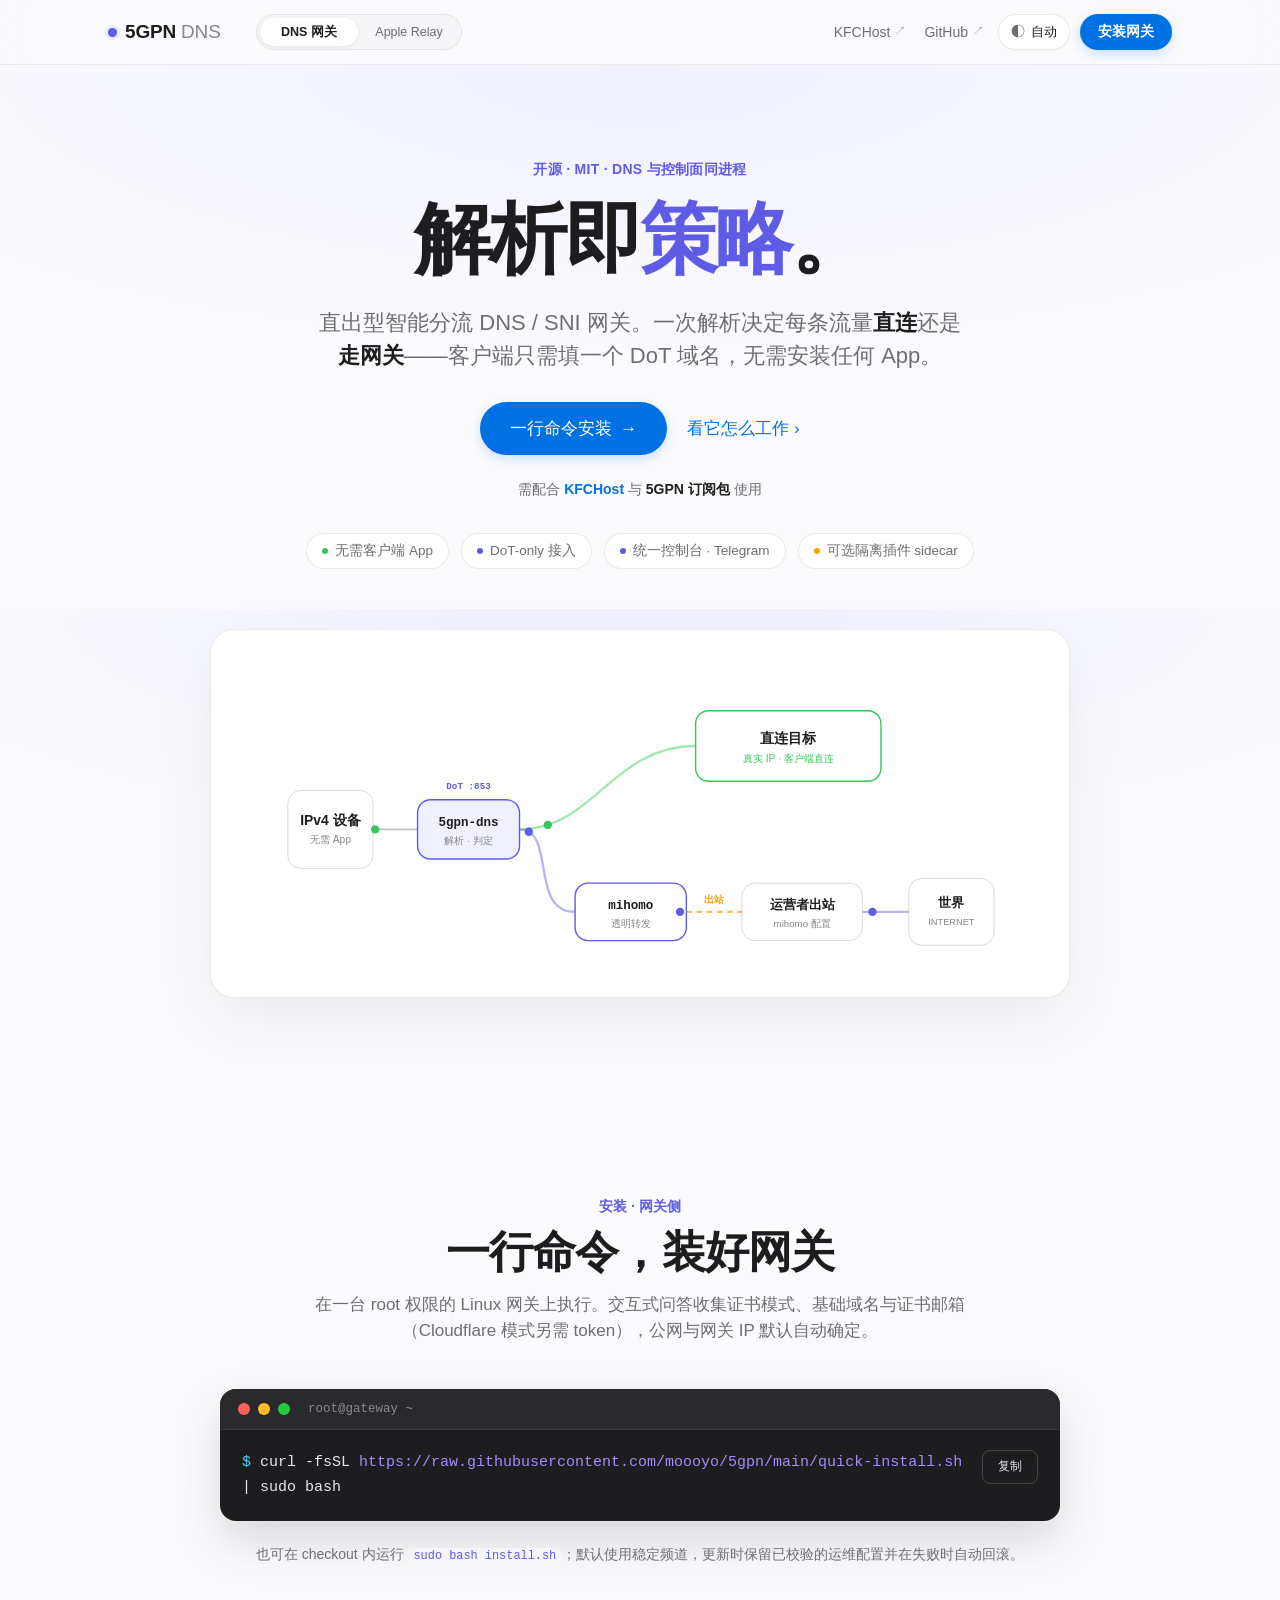
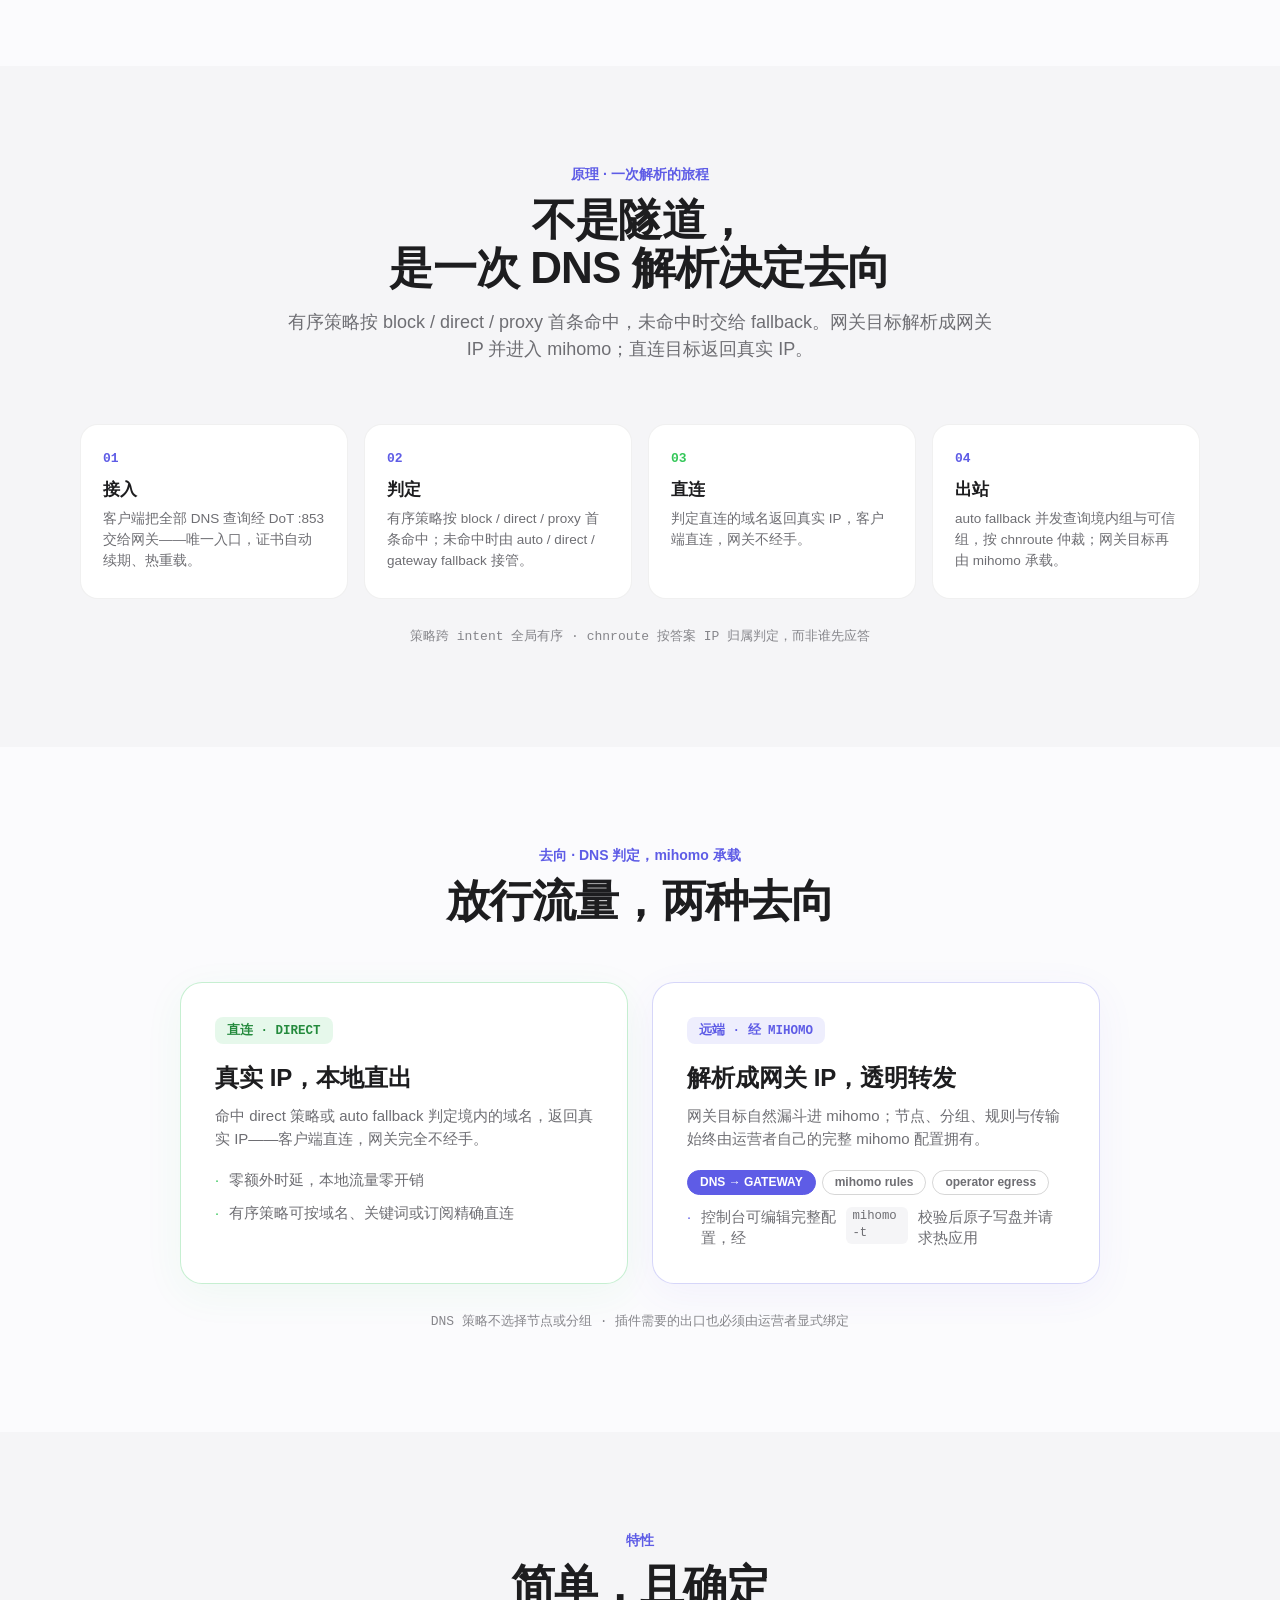
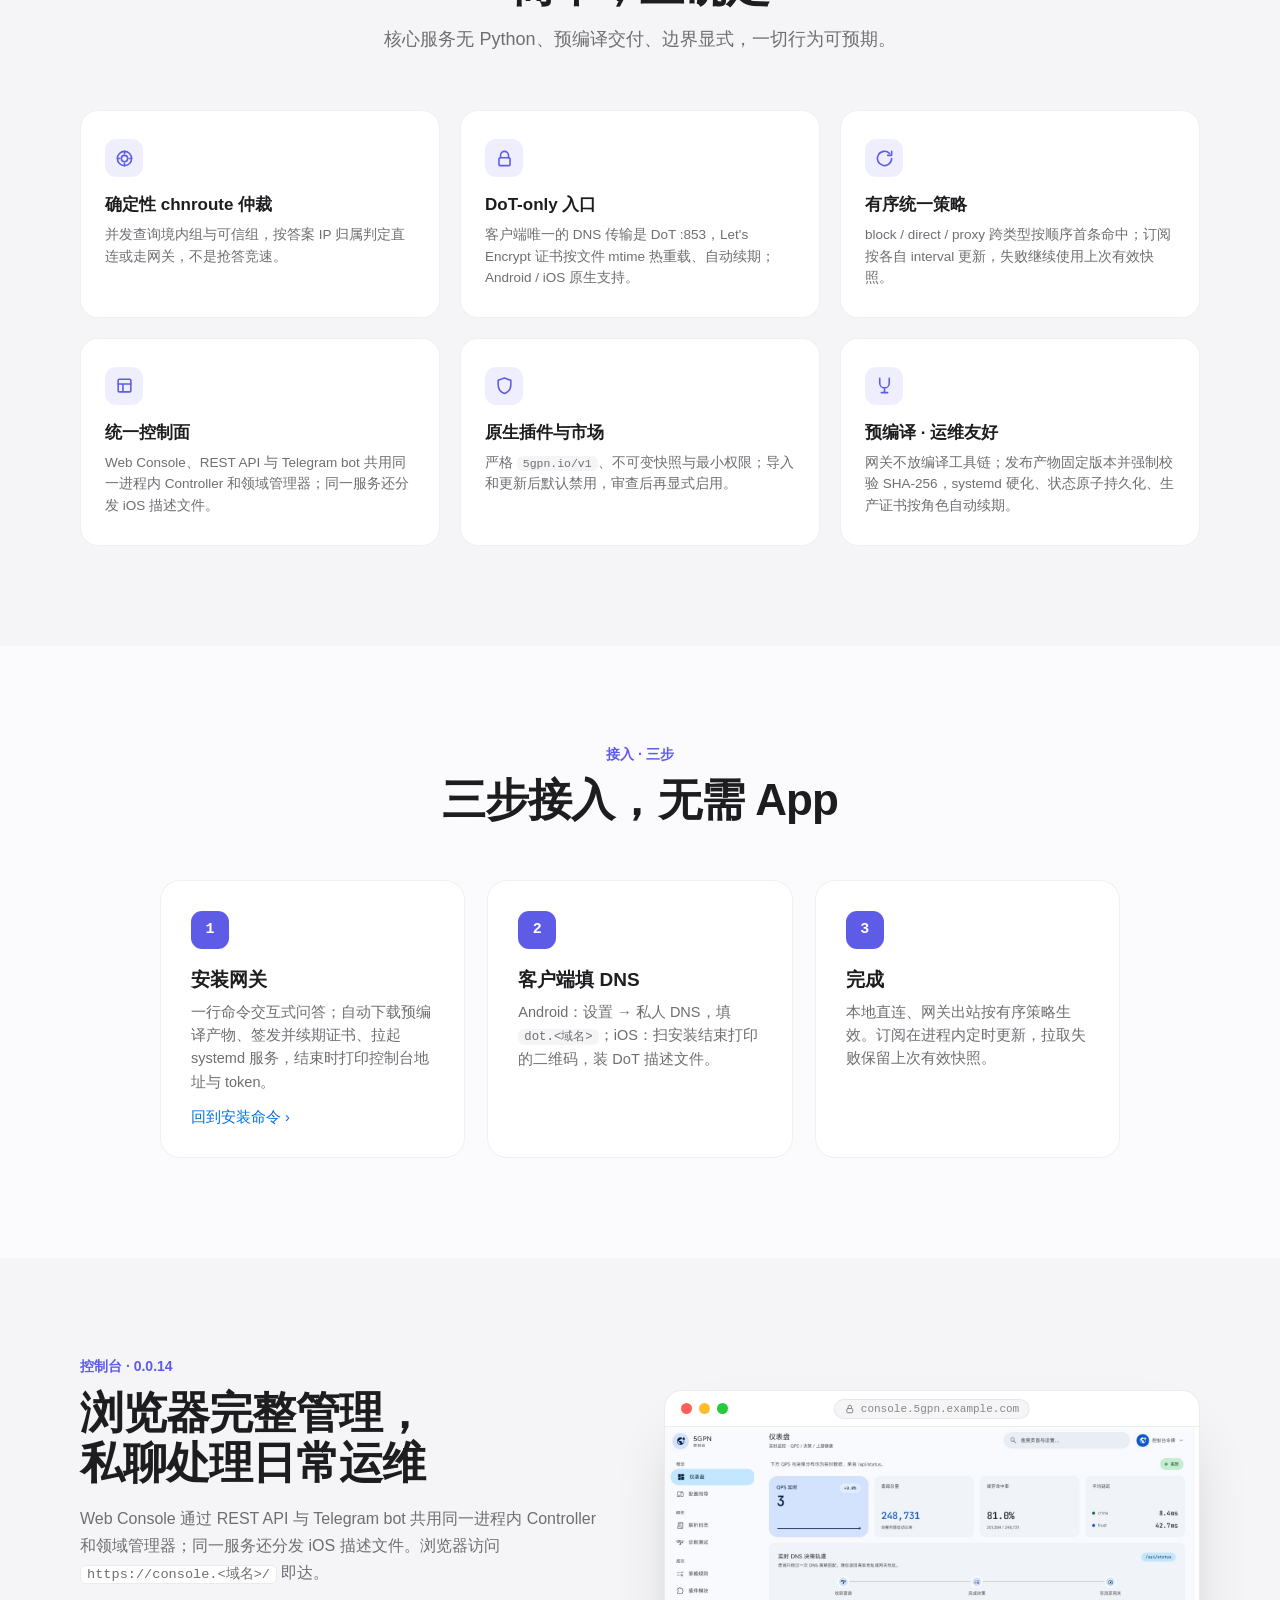
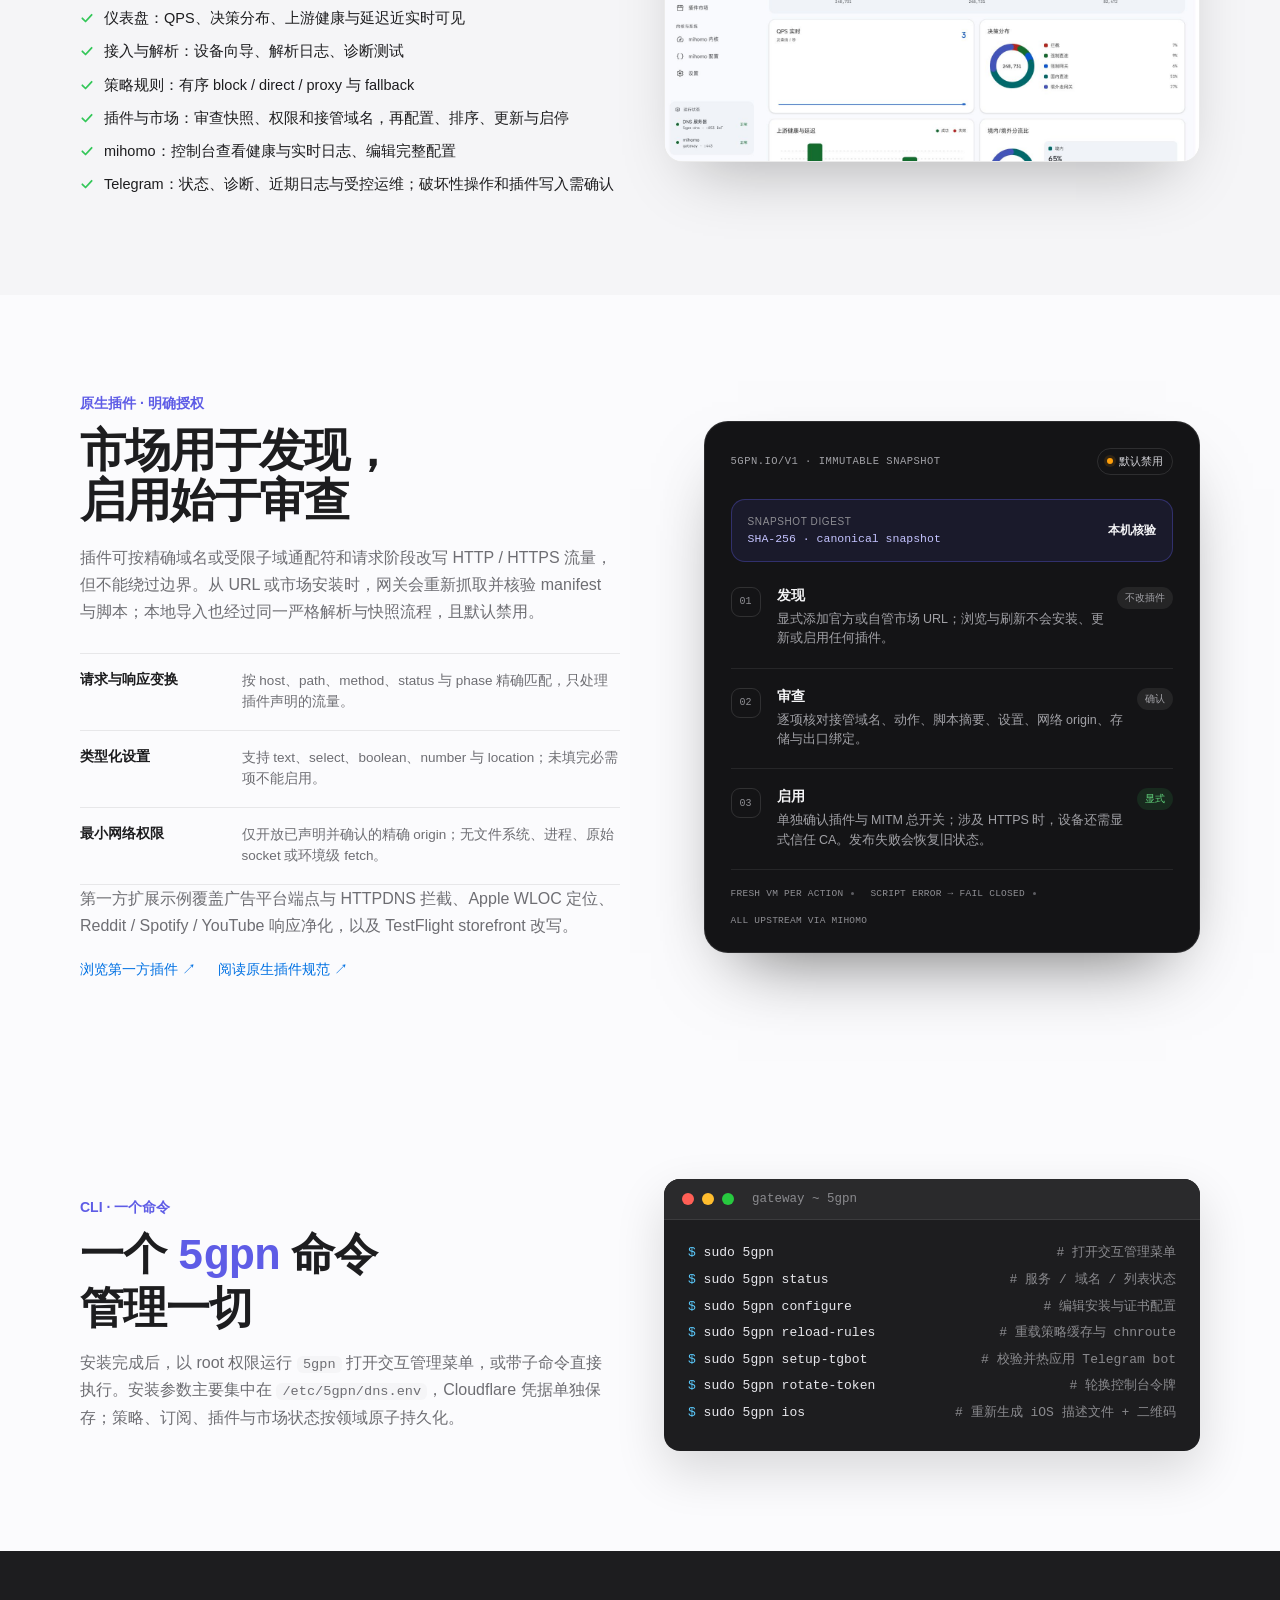
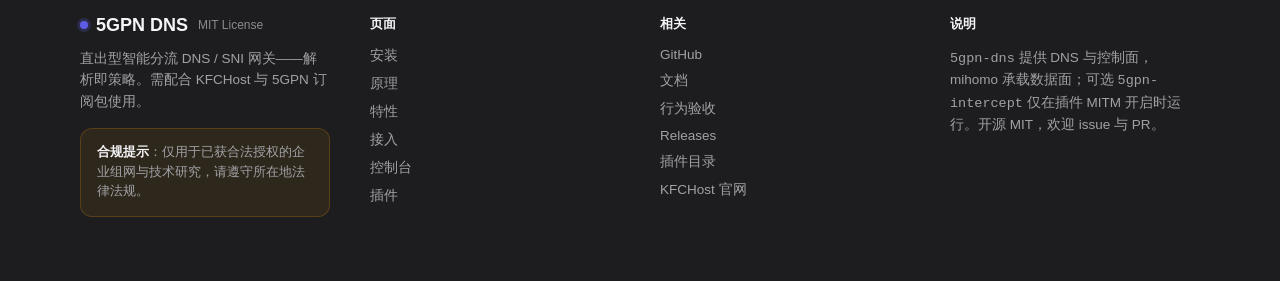
==== commit 5c89298b: "docs: remove mainland app references" ====
--- a/index.html
+++ b/index.html
@@ -366,7 +366,7 @@
               <li><strong>类型化设置</strong><span>支持 text、select、boolean、number 与 location；未填完必需项不能启用。</span></li>
               <li><strong>最小网络权限</strong><span>仅开放已声明并确认的精确 origin；无文件系统、进程、原始 socket 或环境级 fetch。</span></li>
             </ul>
-            <p class="extension-catalog">首批 8 个第一方扩展覆盖广告平台端点与 HTTPDNS 拦截、Apple WLOC 定位、Bilibili / Reddit / Spotify / YouTube 响应净化，以及 TestFlight storefront 改写。</p>
+            <p class="extension-catalog">第一方扩展示例覆盖广告平台端点与 HTTPDNS 拦截、Apple WLOC 定位、Reddit / Spotify / YouTube 响应净化，以及 TestFlight storefront 改写。</p>
             <div class="extension-links">
               <a href="https://github.com/moooyo/5gpn-extensions" target="_blank" rel="noopener noreferrer">浏览第一方插件 <span aria-hidden="true">↗</span></a>
               <a href="https://github.com/moooyo/5gpn/blob/main/docs/native-extensions.md" target="_blank" rel="noopener noreferrer">阅读原生插件规范 <span aria-hidden="true">↗</span></a>
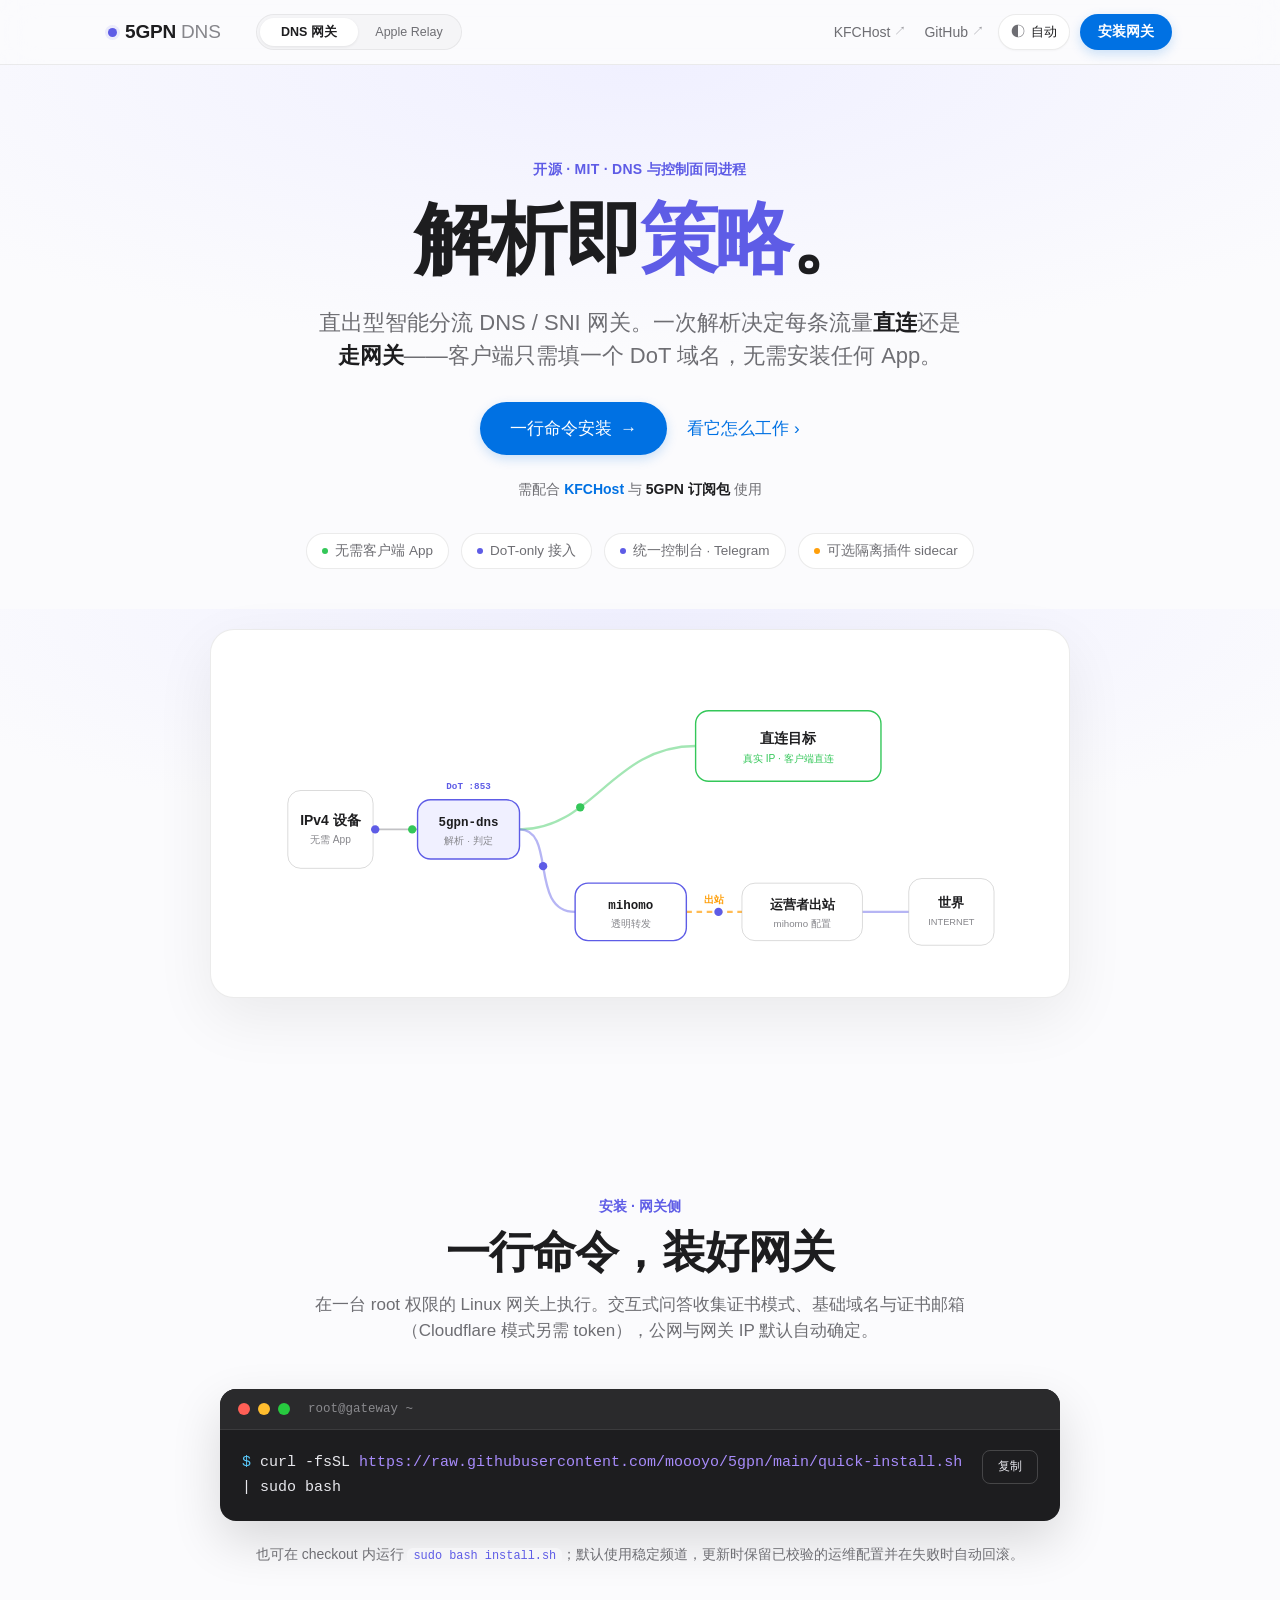
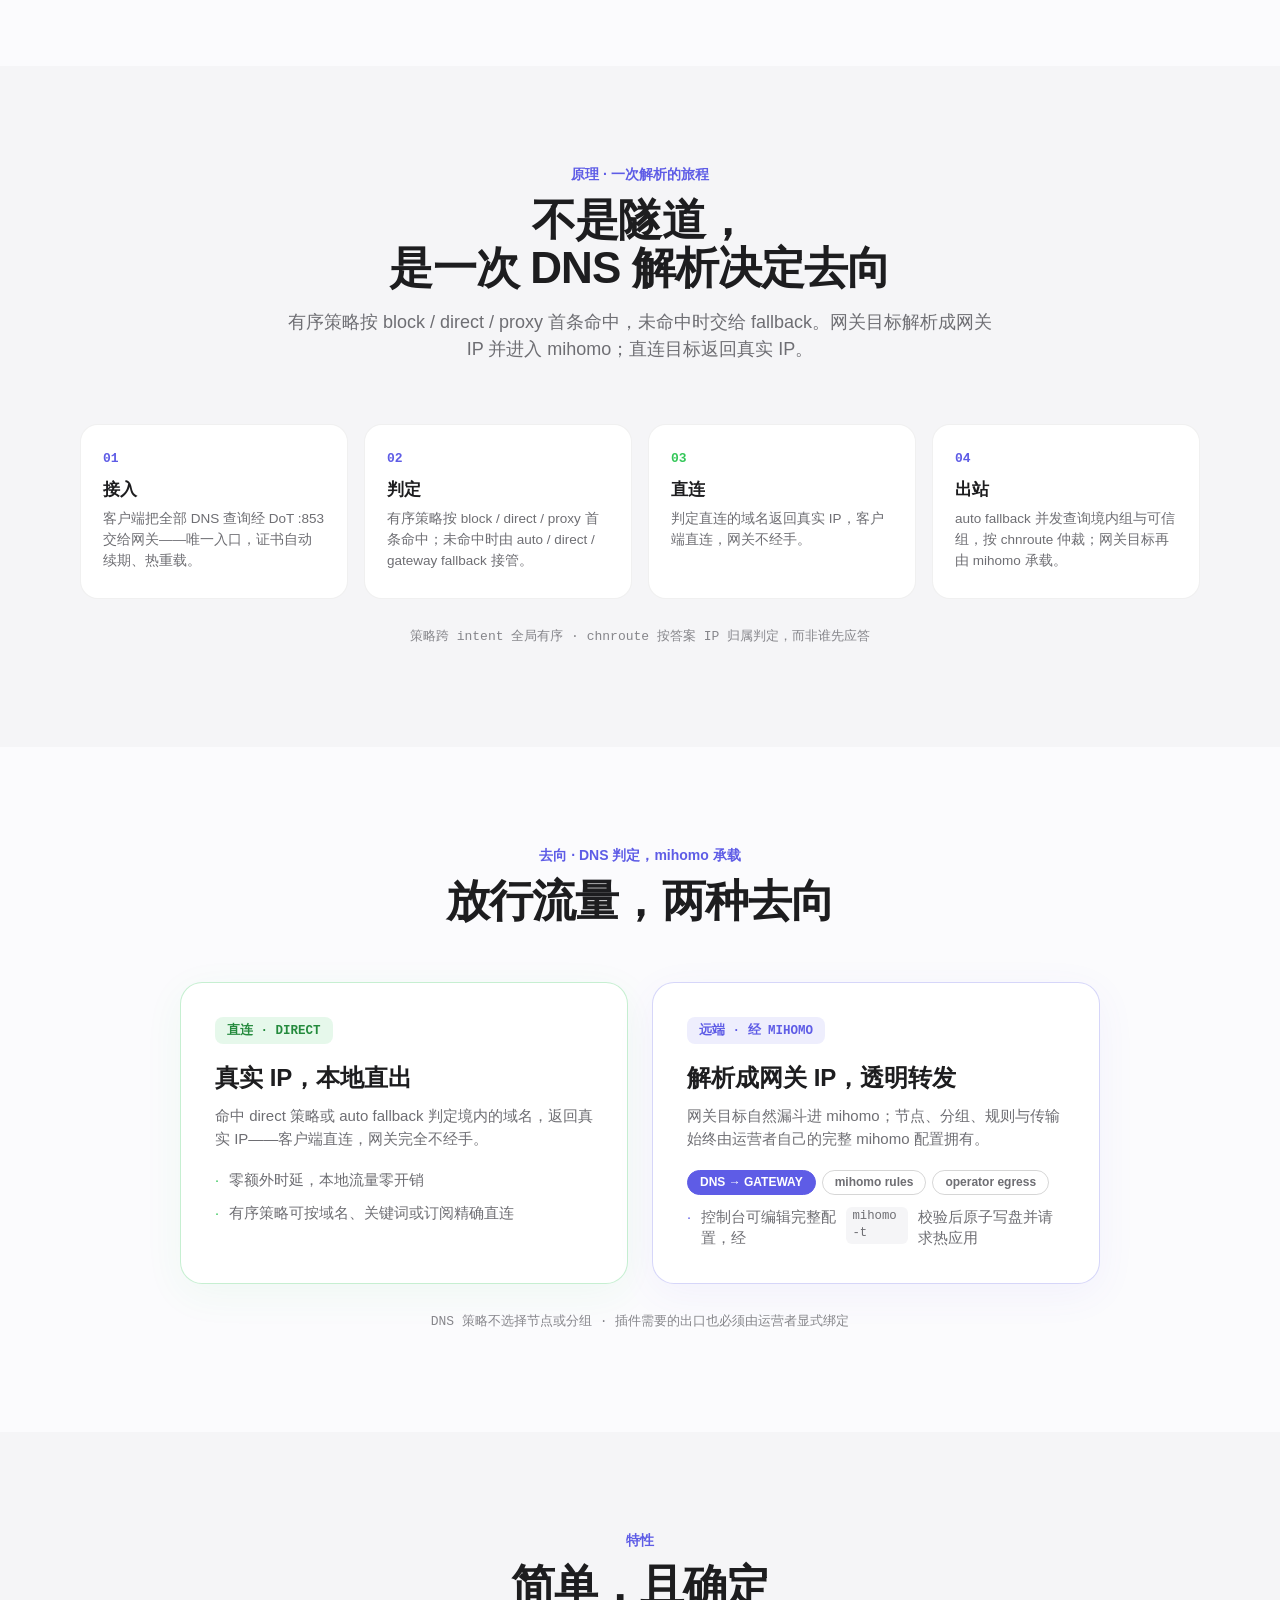
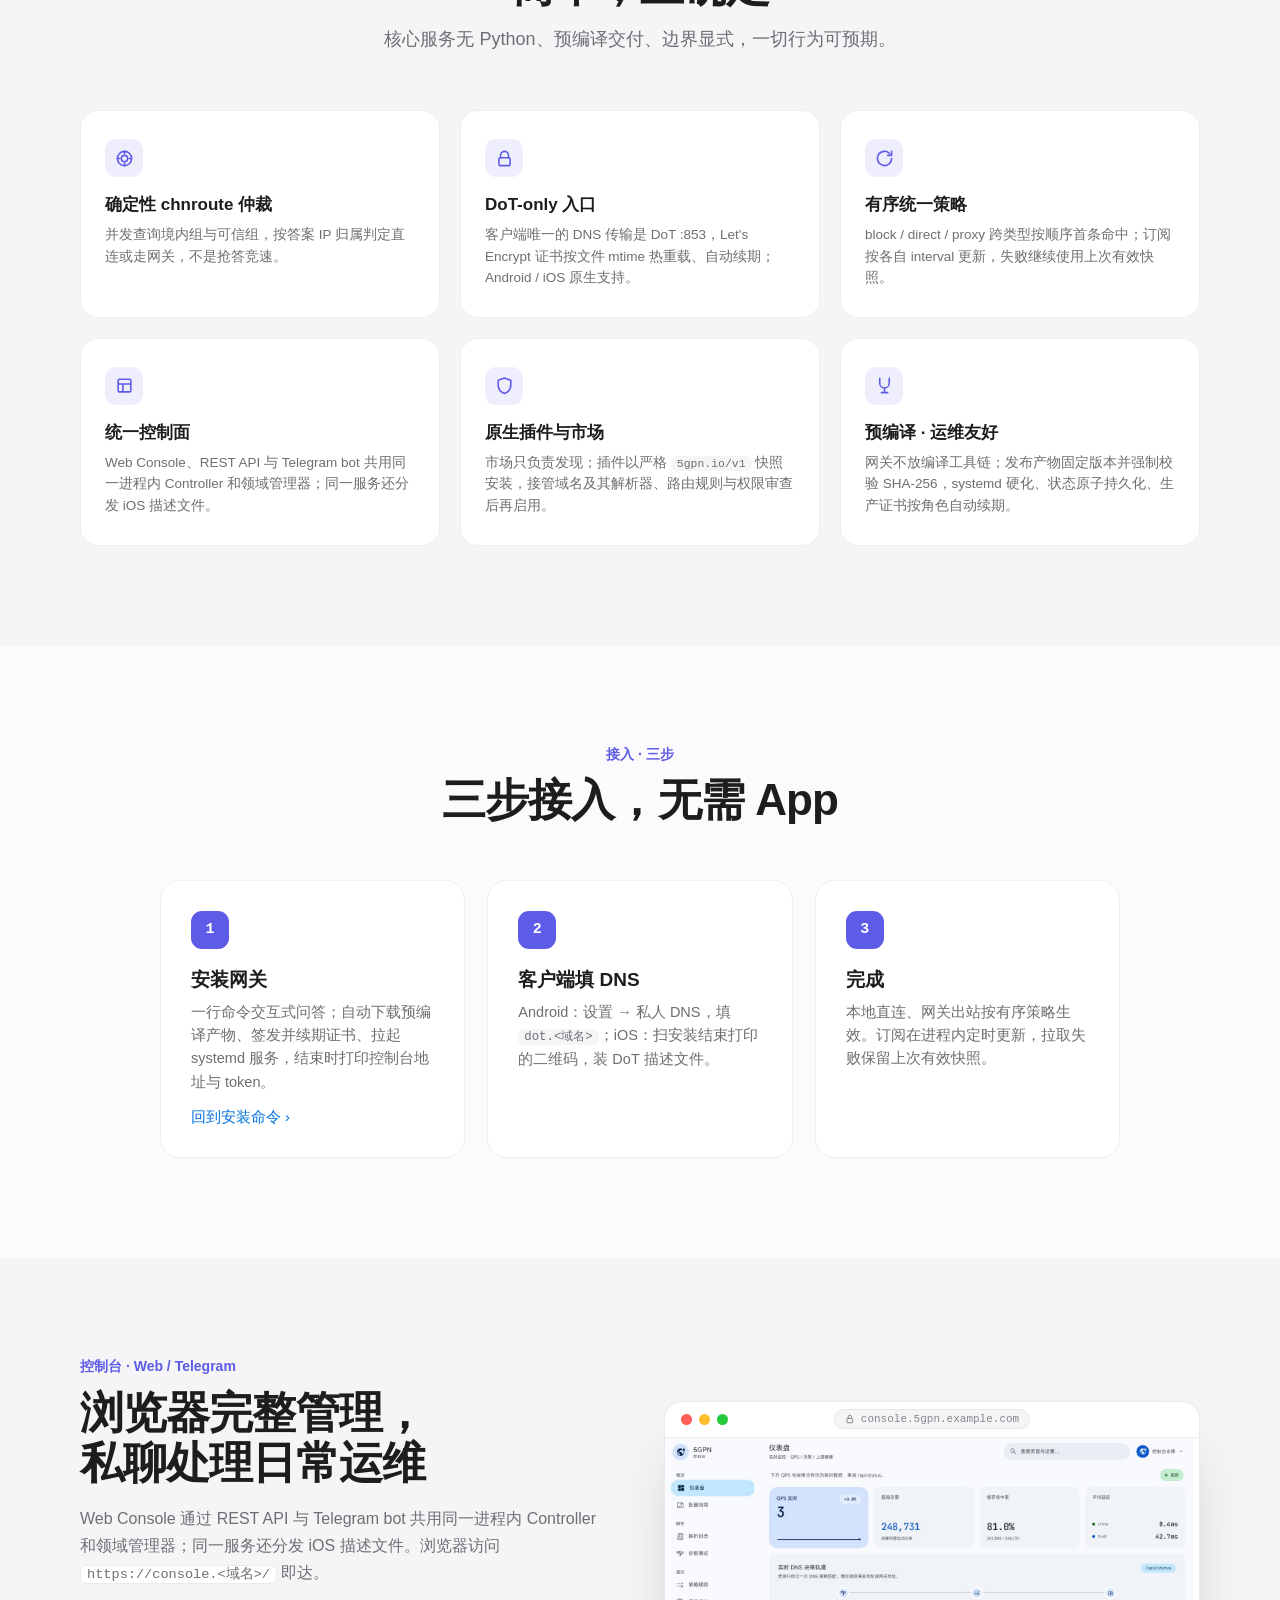
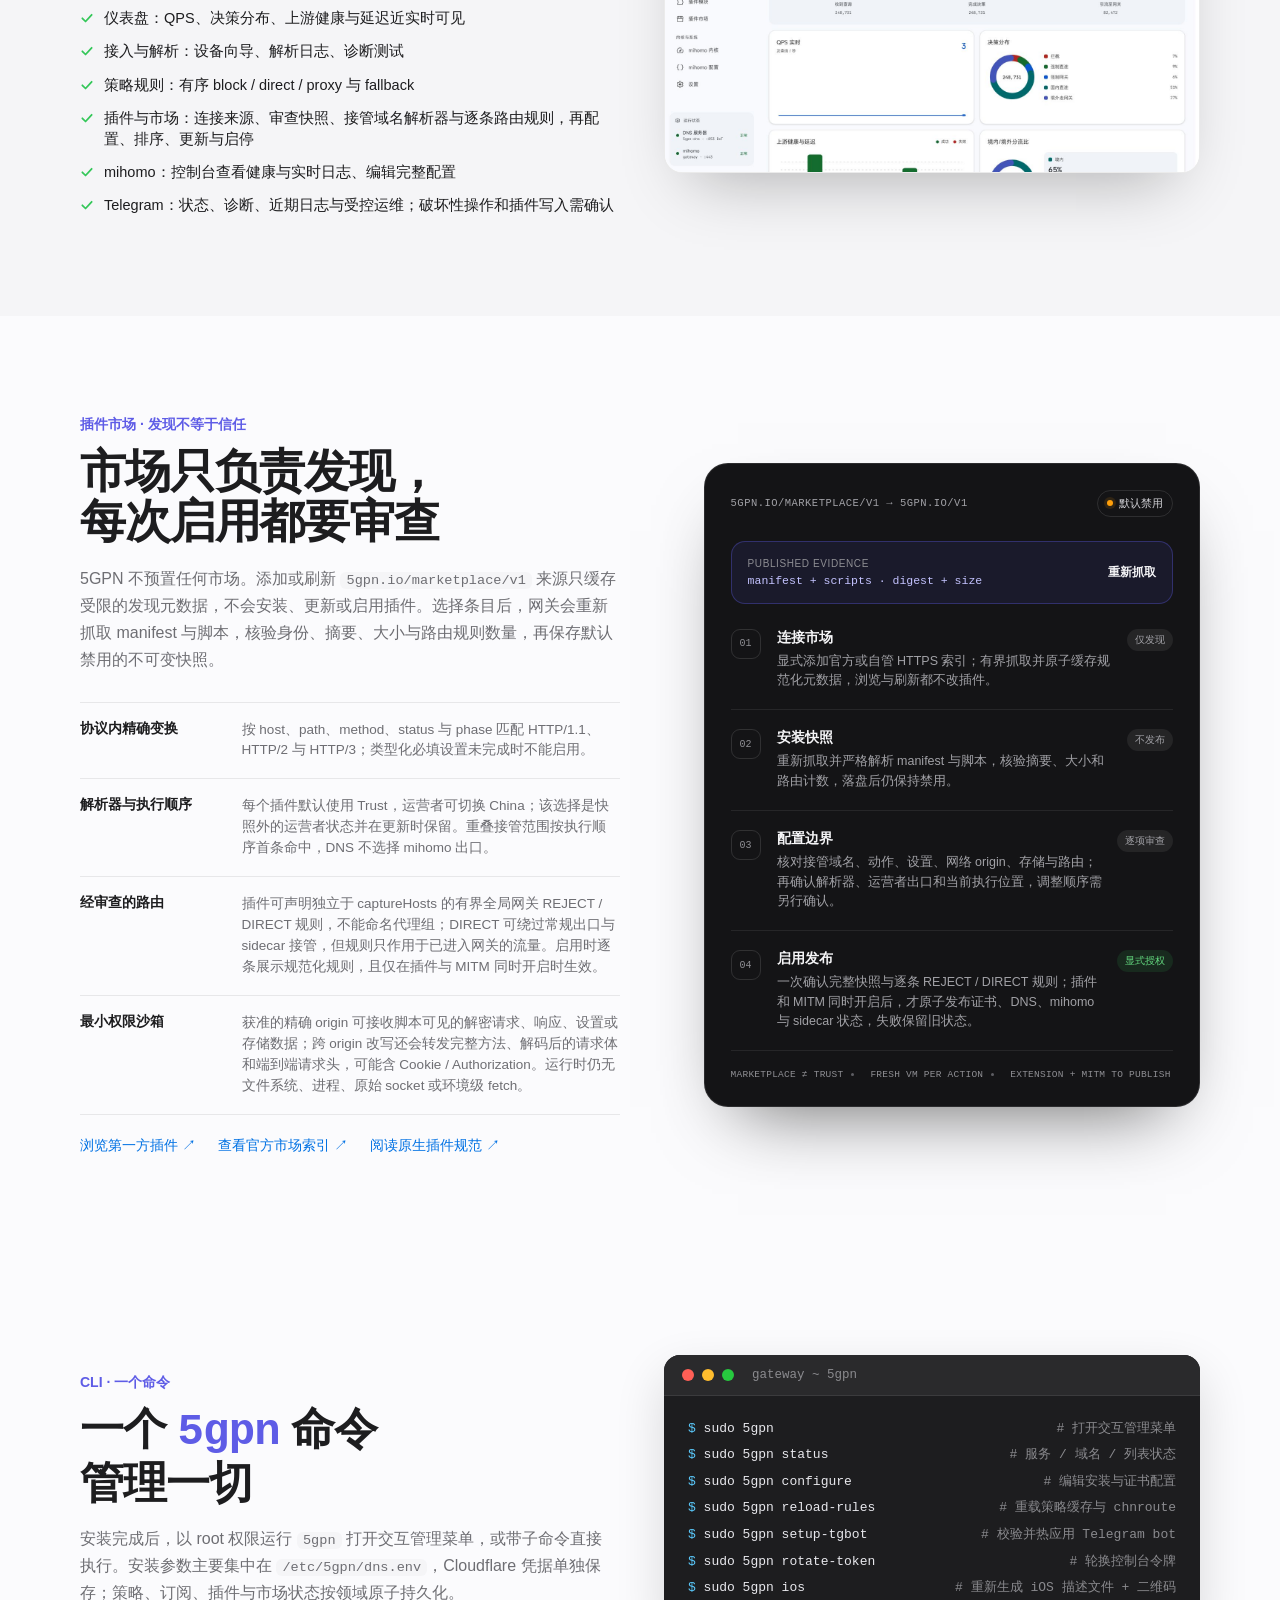
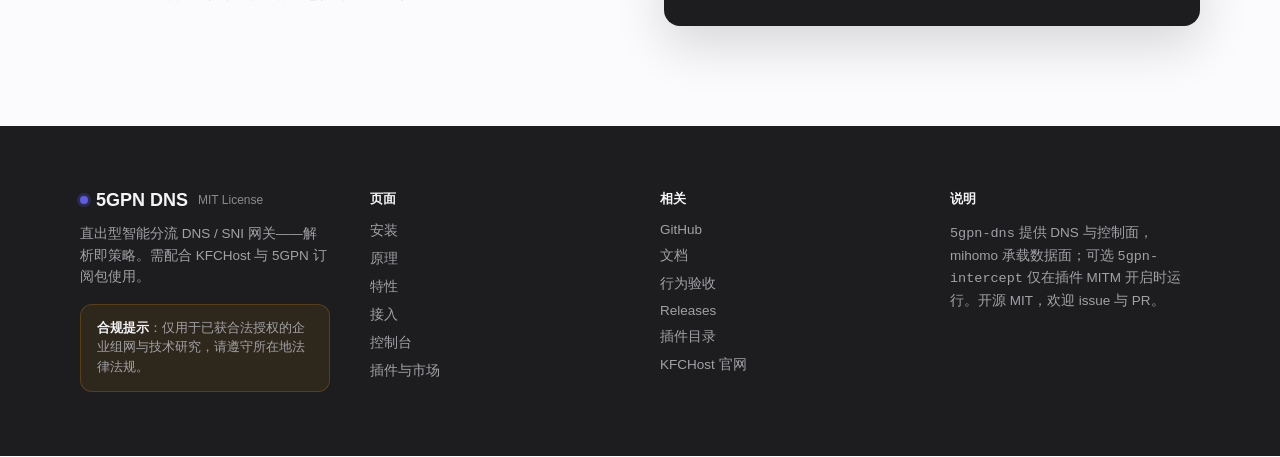
==== commit 85fa8f62: "feat: align extension marketplace homepage" ====
--- a/index.html
+++ b/index.html
@@ -285,7 +285,7 @@
                 <svg viewBox="0 0 24 24"><path d="M12 2.5 20 5.5V11c0 5.5-3.3 9.4-8 11-4.7-1.6-8-5.5-8-11V5.5Z"></path></svg>
               </span>
               <h3>原生插件与市场</h3>
-              <p>严格 <code class="code-chip">5gpn.io/v1</code>、不可变快照与最小权限；导入和更新后默认禁用，审查后再显式启用。</p>
+              <p>市场只负责发现；插件以严格 <code class="code-chip">5gpn.io/v1</code> 快照安装，接管域名及其解析器、路由规则与权限审查后再启用。</p>
             </article>
             <article class="feature-card">
               <span class="feature-icon" aria-hidden="true">
@@ -328,14 +328,14 @@
       <section class="section section-surface" id="console" aria-labelledby="console-title">
         <div class="split-layout">
           <div class="split-copy">
-            <p class="eyebrow">控制台 · 0.0.14</p>
+            <p class="eyebrow">控制台 · Web / Telegram</p>
             <h2 id="console-title">浏览器完整管理，<br>私聊处理日常运维</h2>
             <p>Web Console 通过 REST API 与 Telegram bot 共用同一进程内 Controller 和领域管理器；同一服务还分发 iOS 描述文件。浏览器访问 <code class="code-chip code-chip-bordered">https://console.&lt;域名&gt;/</code> 即达。</p>
             <ul class="check-list">
               <li><svg viewBox="0 0 24 24" aria-hidden="true"><path d="m4 12.5 5.5 5.5L20 6.5"></path></svg><span>仪表盘：QPS、决策分布、上游健康与延迟近实时可见</span></li>
               <li><svg viewBox="0 0 24 24" aria-hidden="true"><path d="m4 12.5 5.5 5.5L20 6.5"></path></svg><span>接入与解析：设备向导、解析日志、诊断测试</span></li>
               <li><svg viewBox="0 0 24 24" aria-hidden="true"><path d="m4 12.5 5.5 5.5L20 6.5"></path></svg><span>策略规则：有序 block / direct / proxy 与 fallback</span></li>
-              <li><svg viewBox="0 0 24 24" aria-hidden="true"><path d="m4 12.5 5.5 5.5L20 6.5"></path></svg><span>插件与市场：审查快照、权限和接管域名，再配置、排序、更新与启停</span></li>
+              <li><svg viewBox="0 0 24 24" aria-hidden="true"><path d="m4 12.5 5.5 5.5L20 6.5"></path></svg><span>插件与市场：连接来源、审查快照、接管域名解析器与逐条路由规则，再配置、排序、更新与启停</span></li>
               <li><svg viewBox="0 0 24 24" aria-hidden="true"><path d="m4 12.5 5.5 5.5L20 6.5"></path></svg><span>mihomo：控制台查看健康与实时日志、编辑完整配置</span></li>
               <li><svg viewBox="0 0 24 24" aria-hidden="true"><path d="m4 12.5 5.5 5.5L20 6.5"></path></svg><span>Telegram：状态、诊断、近期日志与受控运维；破坏性操作和插件写入需确认</span></li>
             </ul>
@@ -350,7 +350,7 @@
                 console.5gpn.example.com
               </span>
             </div>
-            <img src="assets/console-dashboard.png" alt="5GPN 0.0.14 Web 控制台仪表盘，侧栏包含插件模块与插件市场" width="1440" height="900" loading="lazy" decoding="async">
+            <img src="assets/console-dashboard.png" alt="5GPN Web 控制台仪表盘，侧栏包含插件模块与插件市场" width="1440" height="900" loading="lazy" decoding="async">
           </div>
         </div>
       </section>
@@ -358,54 +358,61 @@
       <section class="section" id="extensions" aria-labelledby="extensions-title">
         <div class="extension-layout">
           <div class="extension-copy">
-            <p class="eyebrow">原生插件 · 明确授权</p>
-            <h2 id="extensions-title">市场用于发现，<br>启用始于审查</h2>
-            <p>插件可按精确域名或受限子域通配符和请求阶段改写 HTTP / HTTPS 流量，但不能绕过边界。从 URL 或市场安装时，网关会重新抓取并核验 manifest 与脚本；本地导入也经过同一严格解析与快照流程，且默认禁用。</p>
+            <p class="eyebrow">插件市场 · 发现不等于信任</p>
+            <h2 id="extensions-title">市场只负责发现，<br>每次启用都要审查</h2>
+            <p>5GPN 不预置任何市场。添加或刷新 <code class="code-chip">5gpn.io/marketplace/v1</code> 来源只缓存受限的发现元数据，不会安装、更新或启用插件。选择条目后，网关会重新抓取 manifest 与脚本，核验身份、摘要、大小与路由规则数量，再保存默认禁用的不可变快照。</p>
             <ul class="extension-capabilities">
-              <li><strong>请求与响应变换</strong><span>按 host、path、method、status 与 phase 精确匹配，只处理插件声明的流量。</span></li>
-              <li><strong>类型化设置</strong><span>支持 text、select、boolean、number 与 location；未填完必需项不能启用。</span></li>
-              <li><strong>最小网络权限</strong><span>仅开放已声明并确认的精确 origin；无文件系统、进程、原始 socket 或环境级 fetch。</span></li>
+              <li><strong>协议内精确变换</strong><span>按 host、path、method、status 与 phase 匹配 HTTP/1.1、HTTP/2 与 HTTP/3；类型化必填设置未完成时不能启用。</span></li>
+              <li><strong>解析器与执行顺序</strong><span>每个插件默认使用 Trust，运营者可切换 China；该选择是快照外的运营者状态并在更新时保留。重叠接管范围按执行顺序首条命中，DNS 不选择 mihomo 出口。</span></li>
+              <li><strong>经审查的路由</strong><span>插件可声明独立于 captureHosts 的有界全局网关 REJECT / DIRECT 规则，不能命名代理组；DIRECT 可绕过常规出口与 sidecar 接管，但规则只作用于已进入网关的流量。启用时逐条展示规范化规则，且仅在插件与 MITM 同时开启时生效。</span></li>
+              <li><strong>最小权限沙箱</strong><span>获准的精确 origin 可接收脚本可见的解密请求、响应、设置或存储数据；跨 origin 改写还会转发完整方法、解码后的请求体和端到端请求头，可能含 Cookie / Authorization。运行时仍无文件系统、进程、原始 socket 或环境级 fetch。</span></li>
             </ul>
-            <p class="extension-catalog">第一方扩展示例覆盖广告平台端点与 HTTPDNS 拦截、Apple WLOC 定位、Reddit / Spotify / YouTube 响应净化，以及 TestFlight storefront 改写。</p>
             <div class="extension-links">
               <a href="https://github.com/moooyo/5gpn-extensions" target="_blank" rel="noopener noreferrer">浏览第一方插件 <span aria-hidden="true">↗</span></a>
+              <a href="https://moooyo.github.io/5gpn-extensions/marketplace/v1/index.json" target="_blank" rel="noopener noreferrer">查看官方市场索引 <span aria-hidden="true">↗</span></a>
               <a href="https://github.com/moooyo/5gpn/blob/main/docs/native-extensions.md" target="_blank" rel="noopener noreferrer">阅读原生插件规范 <span aria-hidden="true">↗</span></a>
             </div>
           </div>
 
           <aside class="extension-receipt" aria-label="插件从发现到启用的安全流程">
             <div class="receipt-header">
-              <span class="receipt-kicker">5gpn.io/v1 · immutable snapshot</span>
+              <span class="receipt-kicker">5gpn.io/marketplace/v1 → 5gpn.io/v1</span>
               <span class="receipt-state"><span aria-hidden="true"></span>默认禁用</span>
             </div>
             <div class="receipt-digest">
               <div>
-                <span>snapshot digest</span>
-                <code>SHA-256 · canonical snapshot</code>
+                <span>published evidence</span>
+                <code>manifest + scripts · digest + size</code>
               </div>
-              <strong>本机核验</strong>
-            </div>
+              <strong>重新抓取</strong>
+            </div>
+            <!-- [html-validate-disable-next prefer-native-element, no-redundant-role -- Safari/VoiceOver needs an explicit list role when visual markers are removed.] -->
             <ol class="extension-gates" role="list">
               <li>
                 <span class="gate-number" aria-hidden="true">01</span>
-                <div><strong>发现</strong><p>显式添加官方或自管市场 URL；浏览与刷新不会安装、更新或启用任何插件。</p></div>
-                <span class="gate-state">不改插件</span>
+                <div><strong>连接市场</strong><p>显式添加官方或自管 HTTPS 索引；有界抓取并原子缓存规范化元数据，浏览与刷新都不改插件。</p></div>
+                <span class="gate-state">仅发现</span>
               </li>
               <li>
                 <span class="gate-number" aria-hidden="true">02</span>
-                <div><strong>审查</strong><p>逐项核对接管域名、动作、脚本摘要、设置、网络 origin、存储与出口绑定。</p></div>
-                <span class="gate-state">确认</span>
+                <div><strong>安装快照</strong><p>重新抓取并严格解析 manifest 与脚本，核验摘要、大小和路由计数，落盘后仍保持禁用。</p></div>
+                <span class="gate-state">不发布</span>
               </li>
               <li>
                 <span class="gate-number" aria-hidden="true">03</span>
-                <div><strong>启用</strong><p>单独确认插件与 MITM 总开关；涉及 HTTPS 时，设备还需显式信任 CA。发布失败会恢复旧状态。</p></div>
-                <span class="gate-state gate-state-ready">显式</span>
+                <div><strong>配置边界</strong><p>核对接管域名、动作、设置、网络 origin、存储与路由；再确认解析器、运营者出口和当前执行位置，调整顺序需另行确认。</p></div>
+                <span class="gate-state">逐项审查</span>
+              </li>
+              <li>
+                <span class="gate-number" aria-hidden="true">04</span>
+                <div><strong>启用发布</strong><p>一次确认完整快照与逐条 REJECT / DIRECT 规则；插件和 MITM 同时开启后，才原子发布证书、DNS、mihomo 与 sidecar 状态，失败保留旧状态。</p></div>
+                <span class="gate-state gate-state-ready">显式授权</span>
               </li>
             </ol>
             <div class="receipt-footer">
+              <span>marketplace ≠ trust</span>
               <span>fresh VM per action</span>
-              <span>script error → fail closed</span>
-              <span>all upstream via mihomo</span>
+              <span>extension + MITM to publish</span>
             </div>
           </aside>
         </div>
@@ -461,7 +468,7 @@
           <a href="#features">特性</a>
           <a href="#setup">接入</a>
           <a href="#console">控制台</a>
-          <a href="#extensions">插件</a>
+          <a href="#extensions">插件与市场</a>
         </nav>
       </div>
       <div>
--- a/styles.css
+++ b/styles.css
@@ -1359,13 +1359,6 @@
   line-height: 1.55;
 }
 
-.extension-copy .extension-catalog {
-  margin-top: 22px;
-  color: var(--muted);
-  font-size: 13.5px;
-  line-height: 1.6;
-}
-
 .extension-links {
   margin-top: 22px;
   display: flex;
@@ -1398,14 +1391,18 @@
 }
 
 .receipt-kicker {
+  min-width: 0;
+  overflow-wrap: anywhere;
   color: #a1a1a6;
   font-family: var(--font-mono);
   font-size: 10.5px;
+  line-height: 1.4;
   letter-spacing: .045em;
   text-transform: uppercase;
 }
 
 .receipt-state {
+  flex: none;
   padding: 5px 9px;
   display: inline-flex;
   align-items: center;
